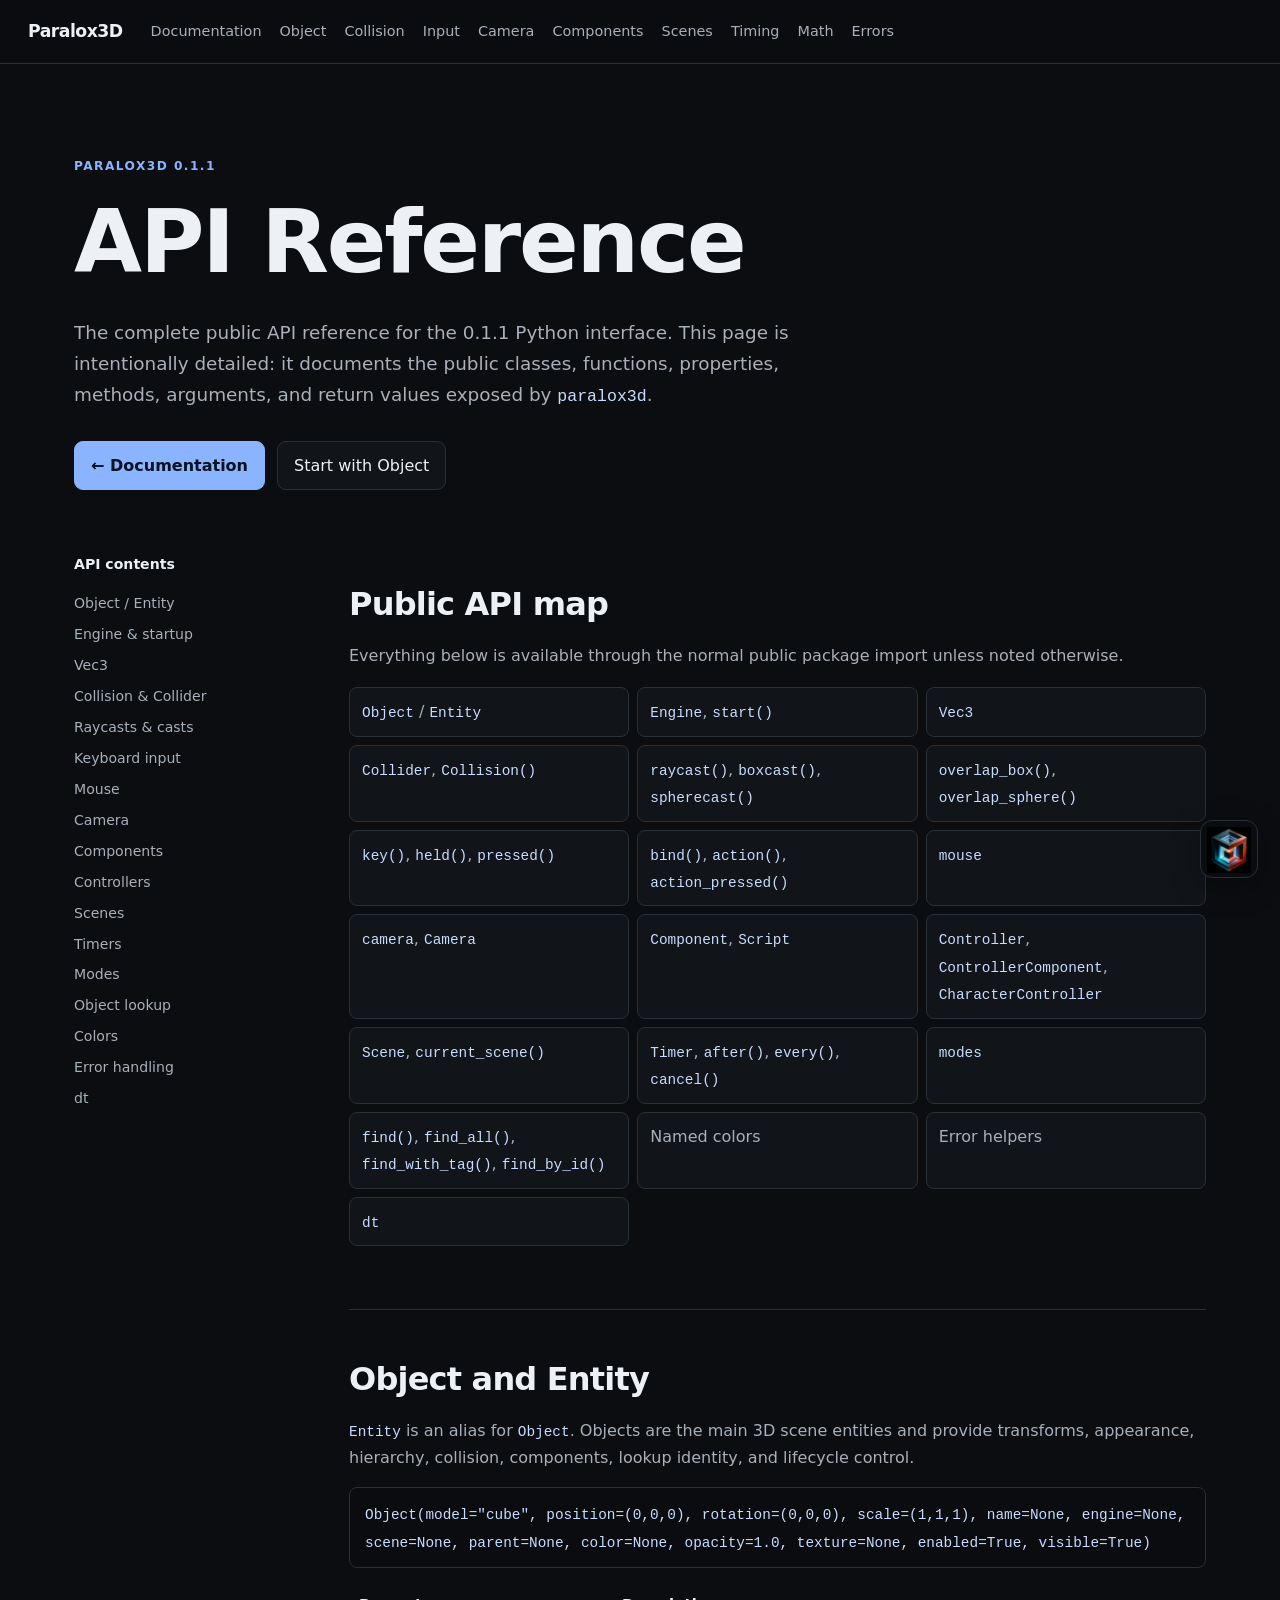
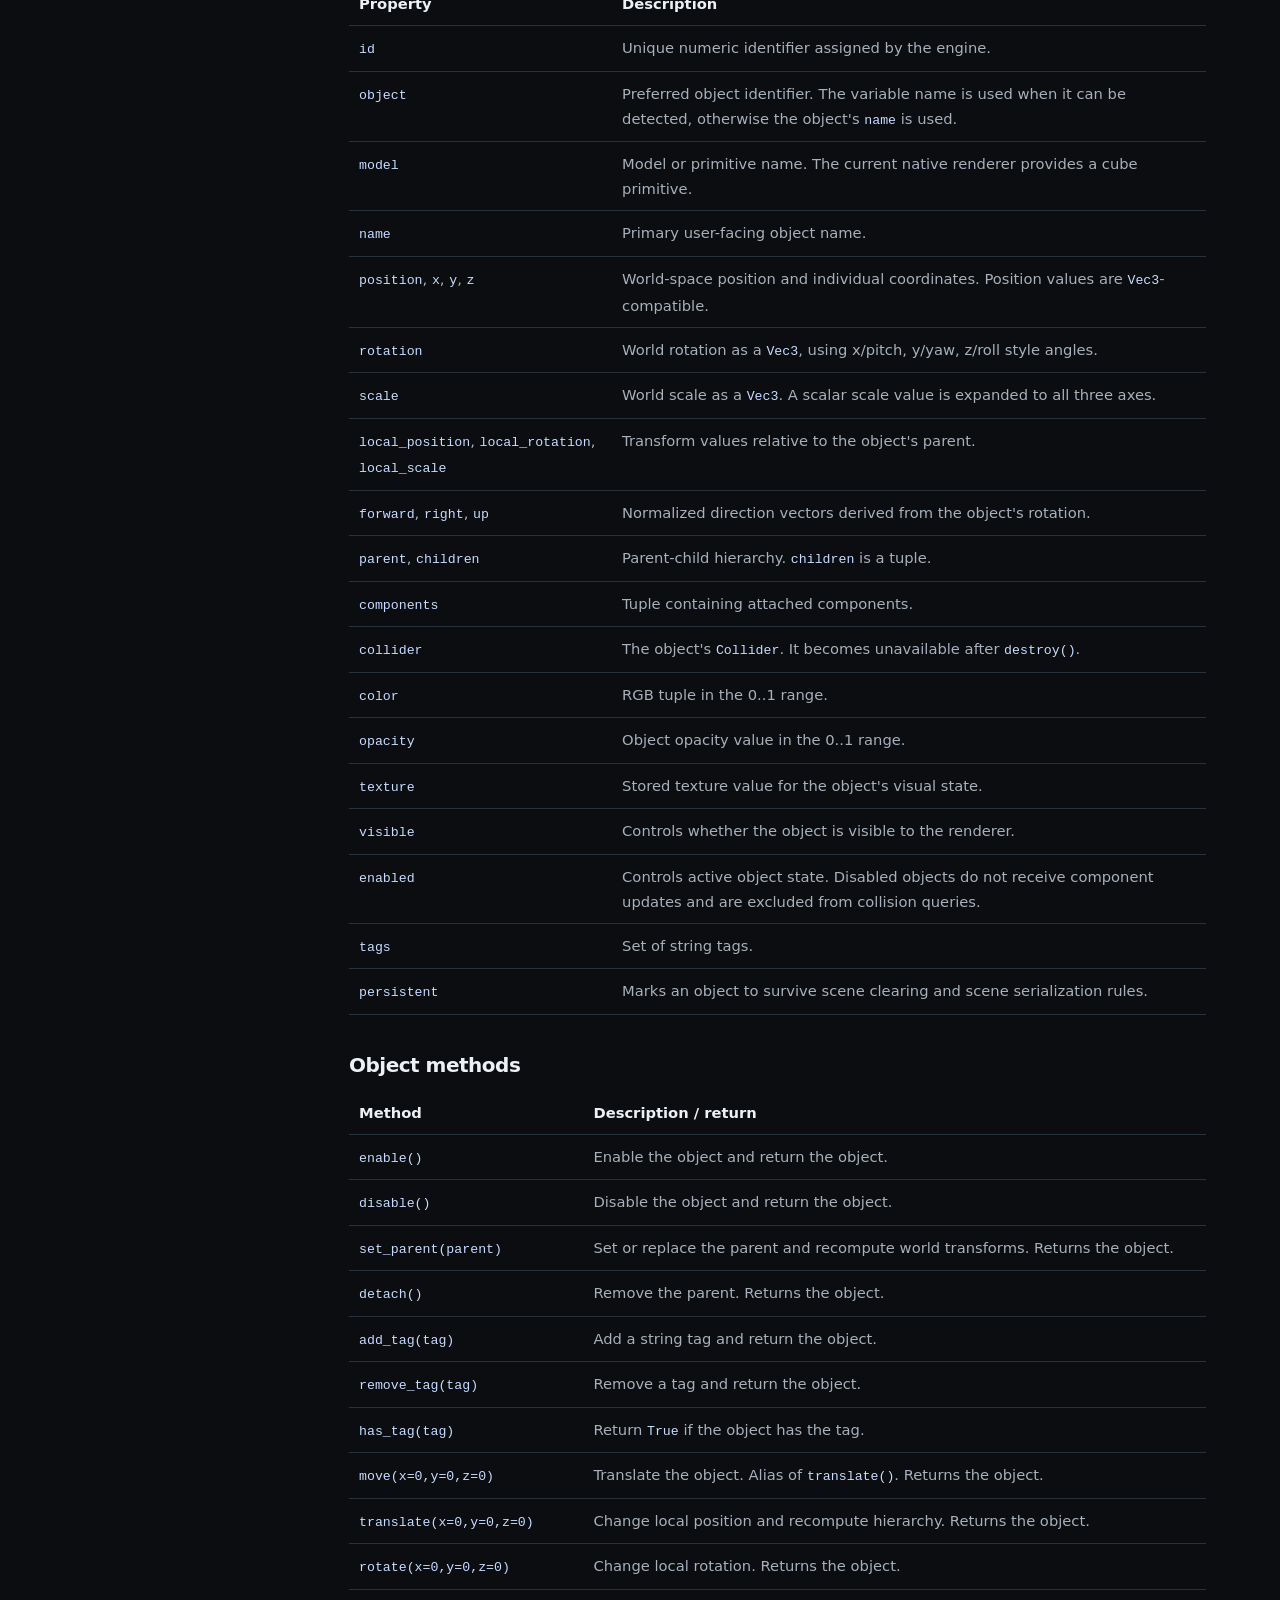
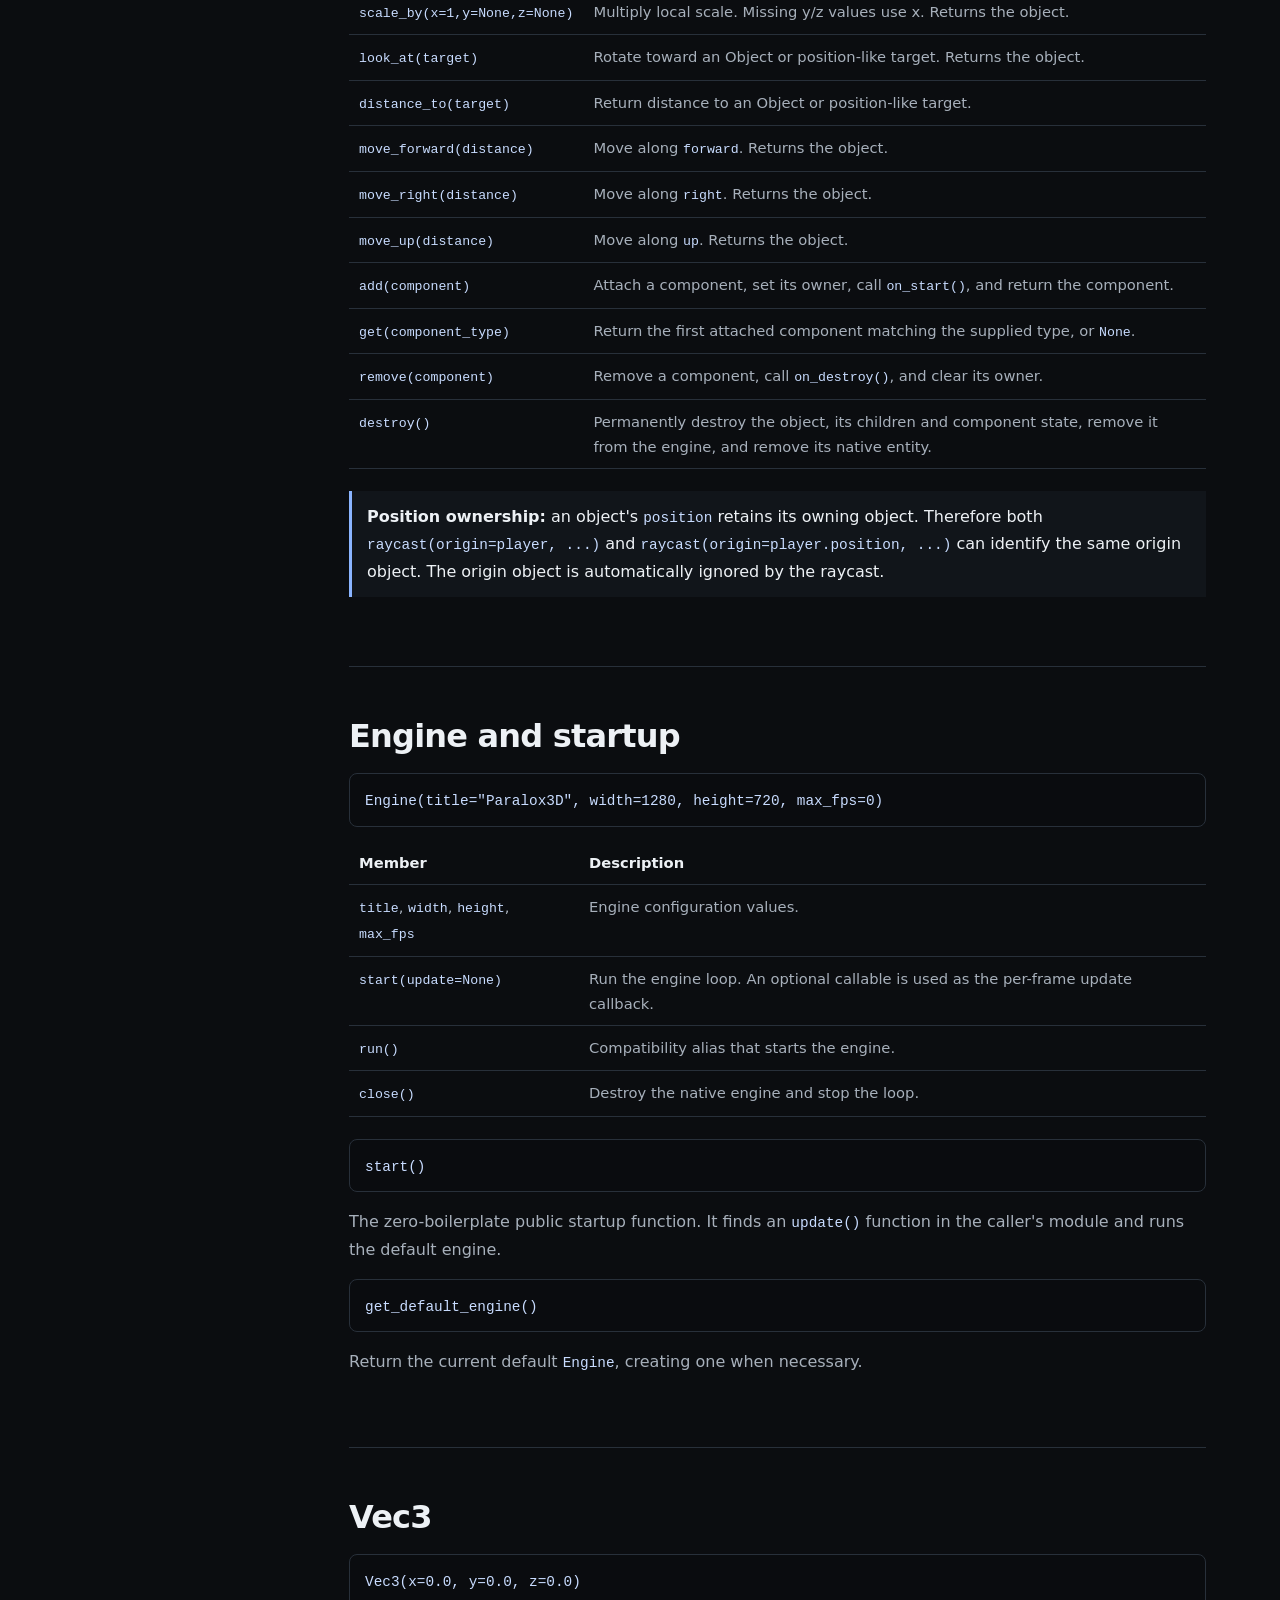
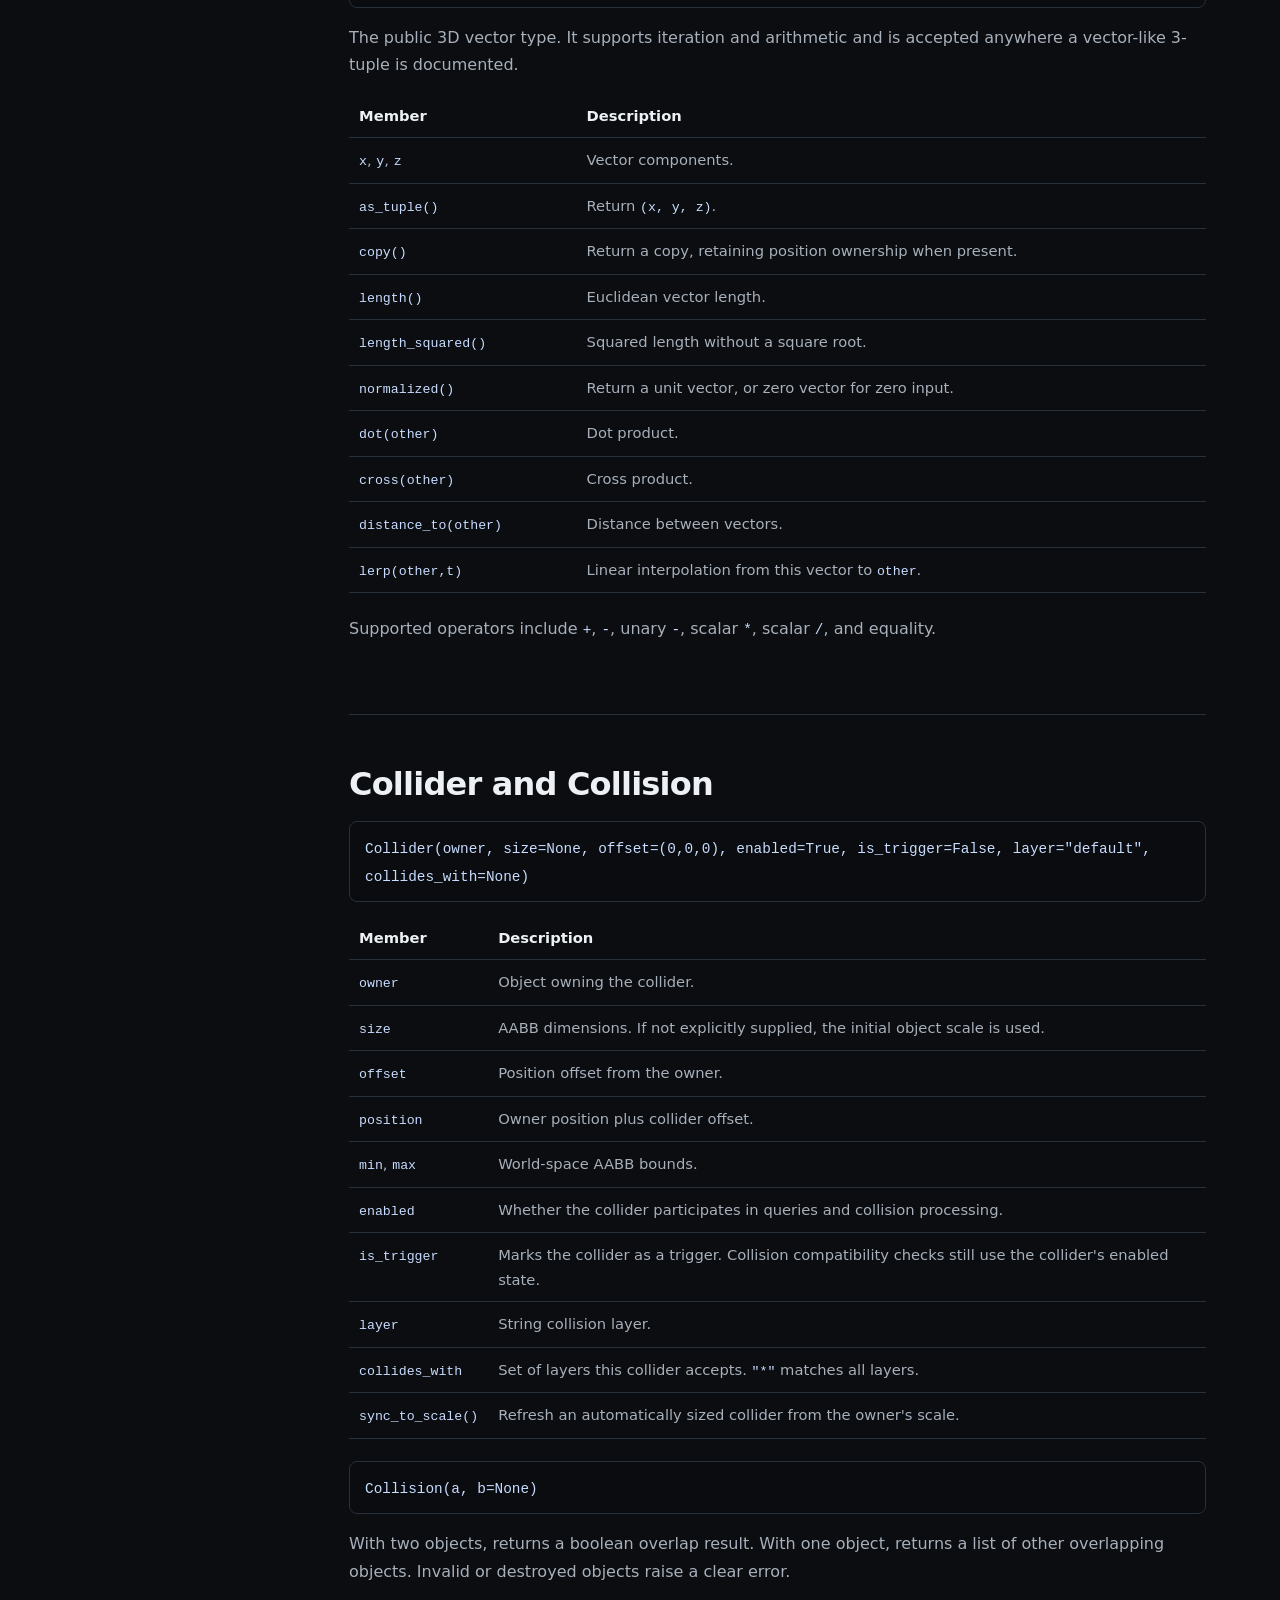
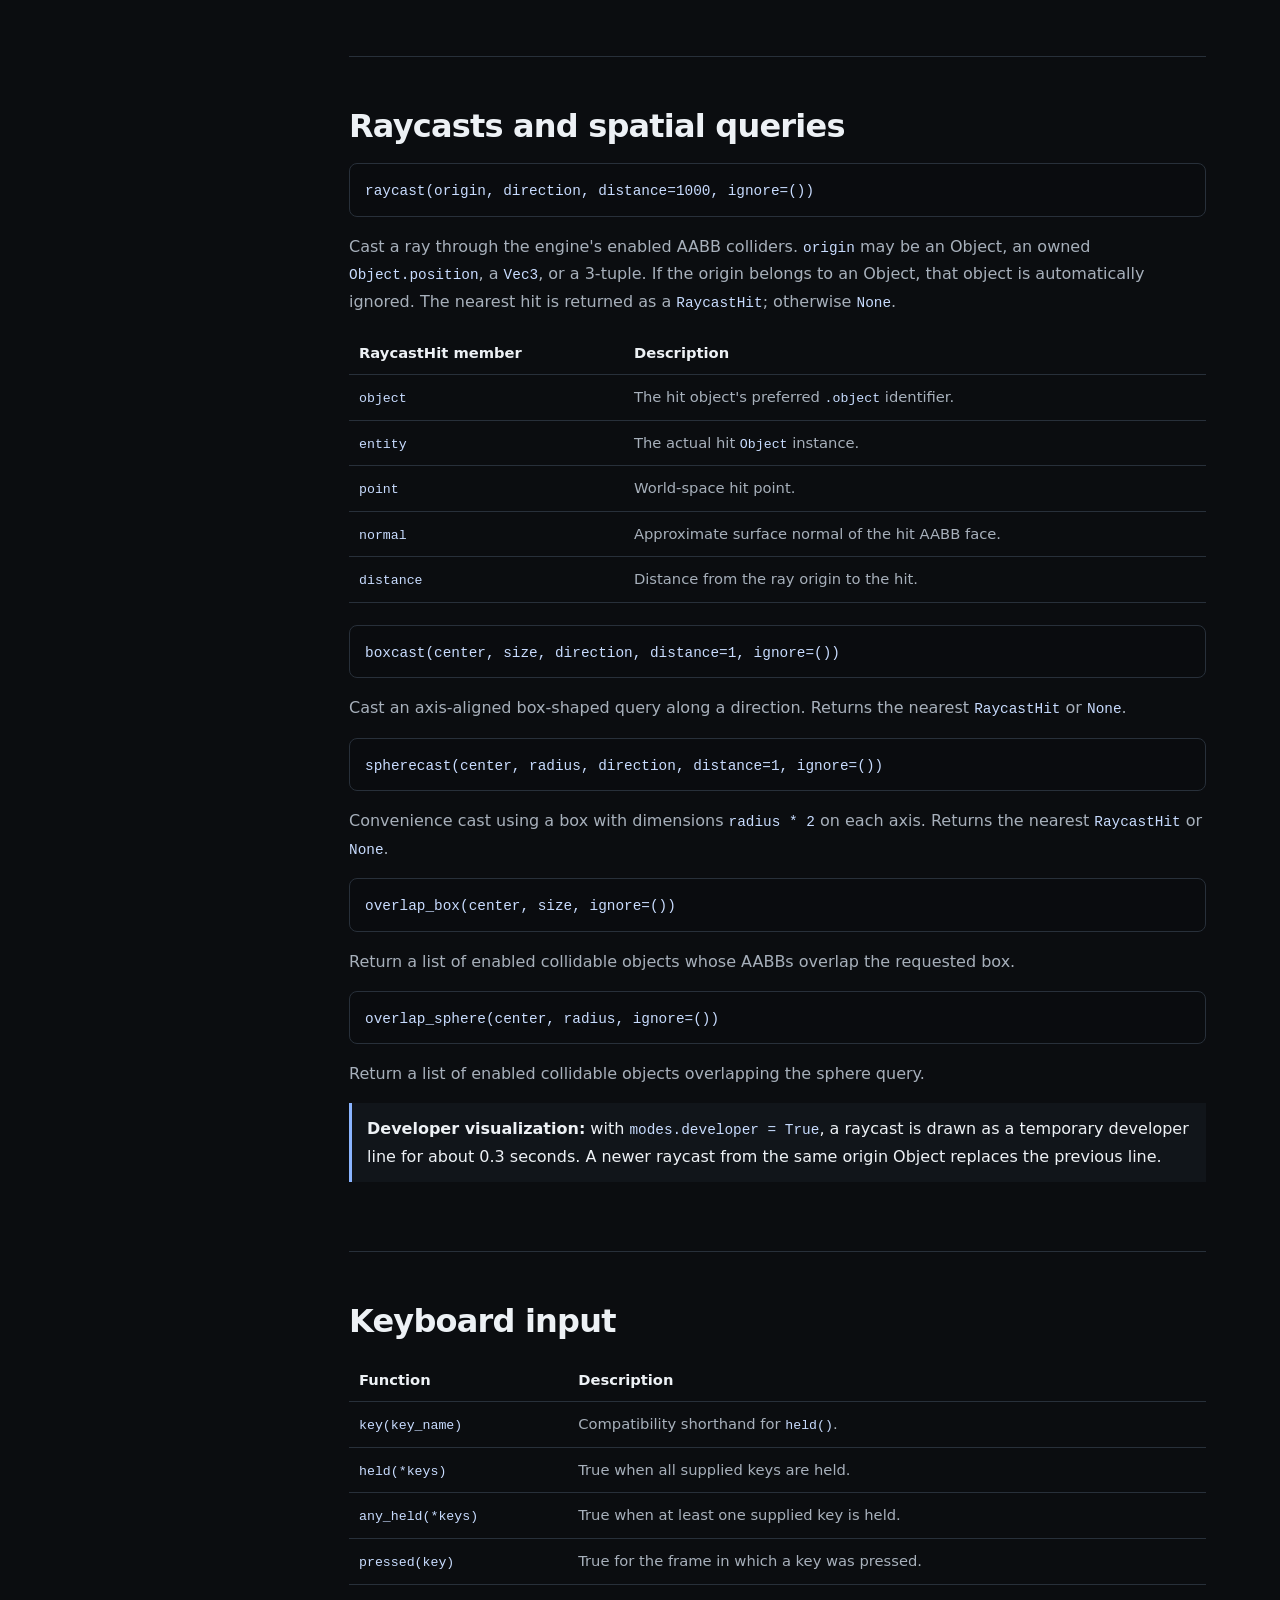
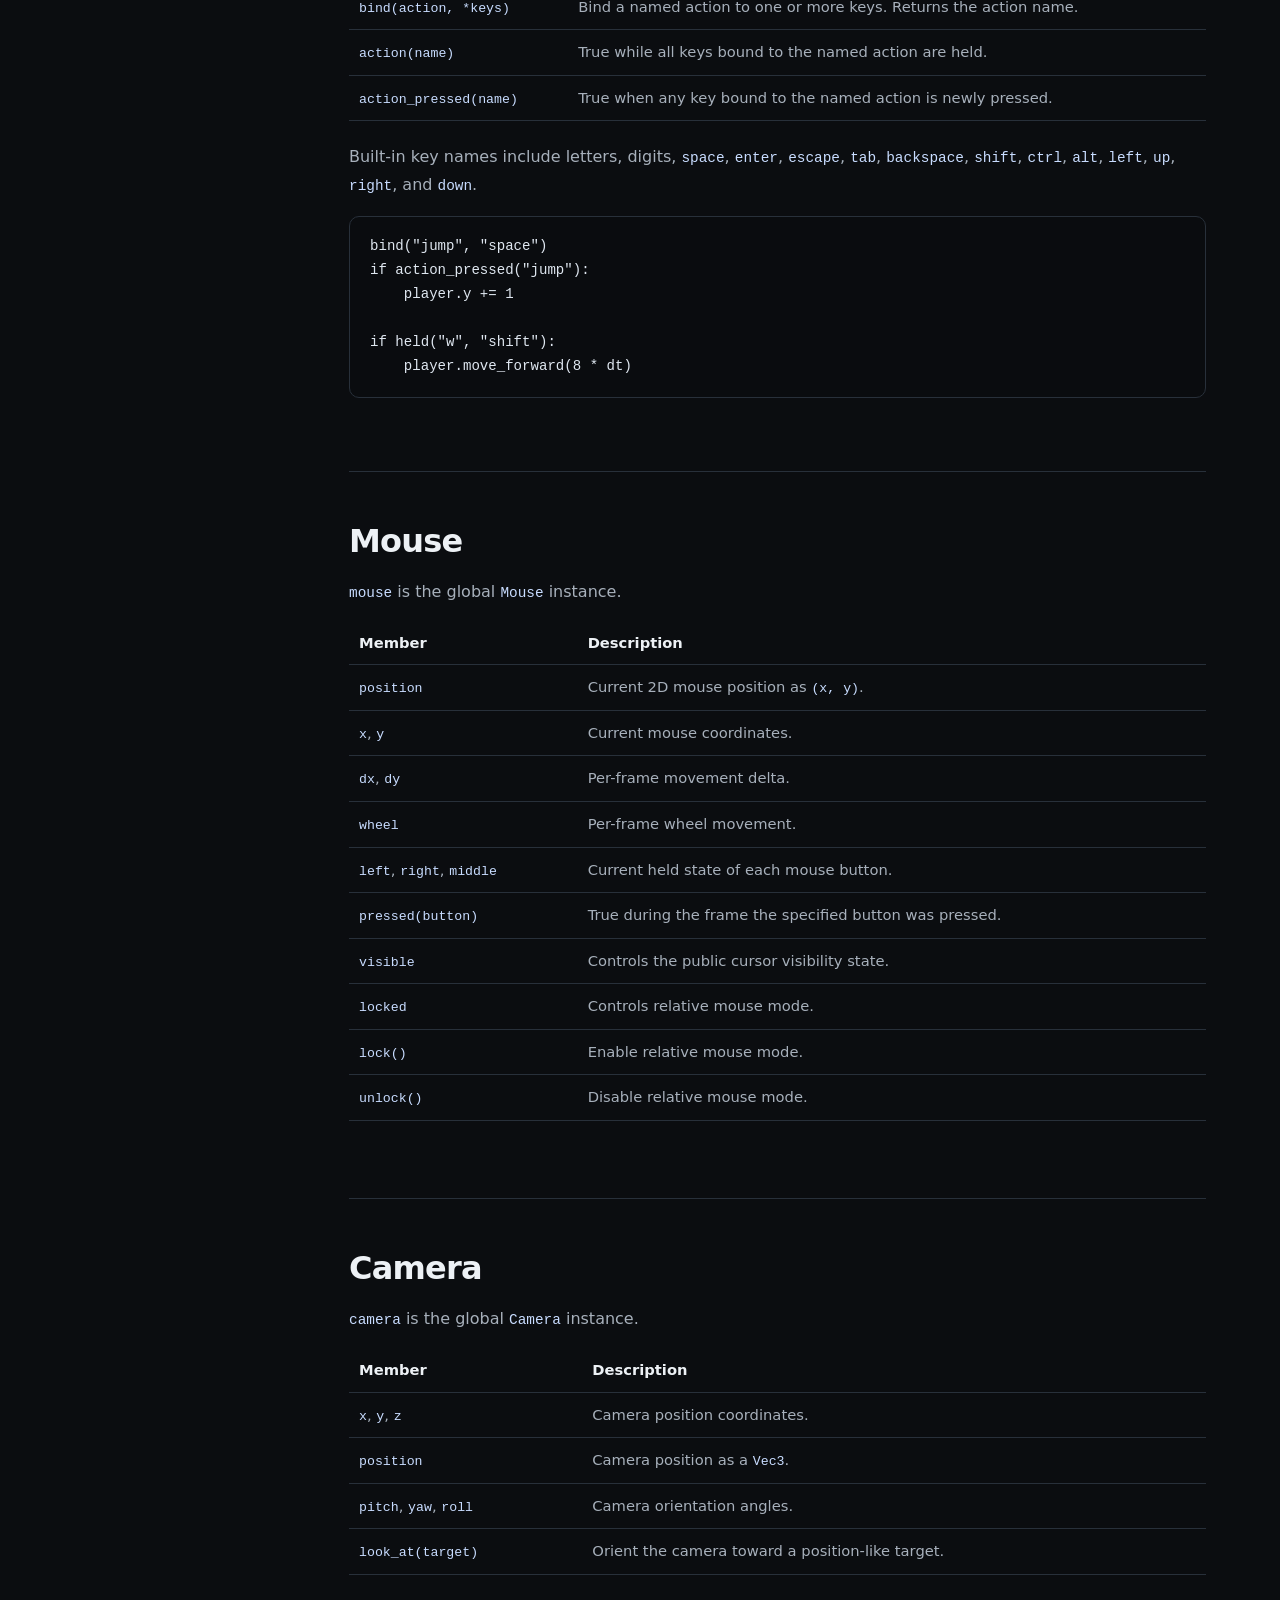
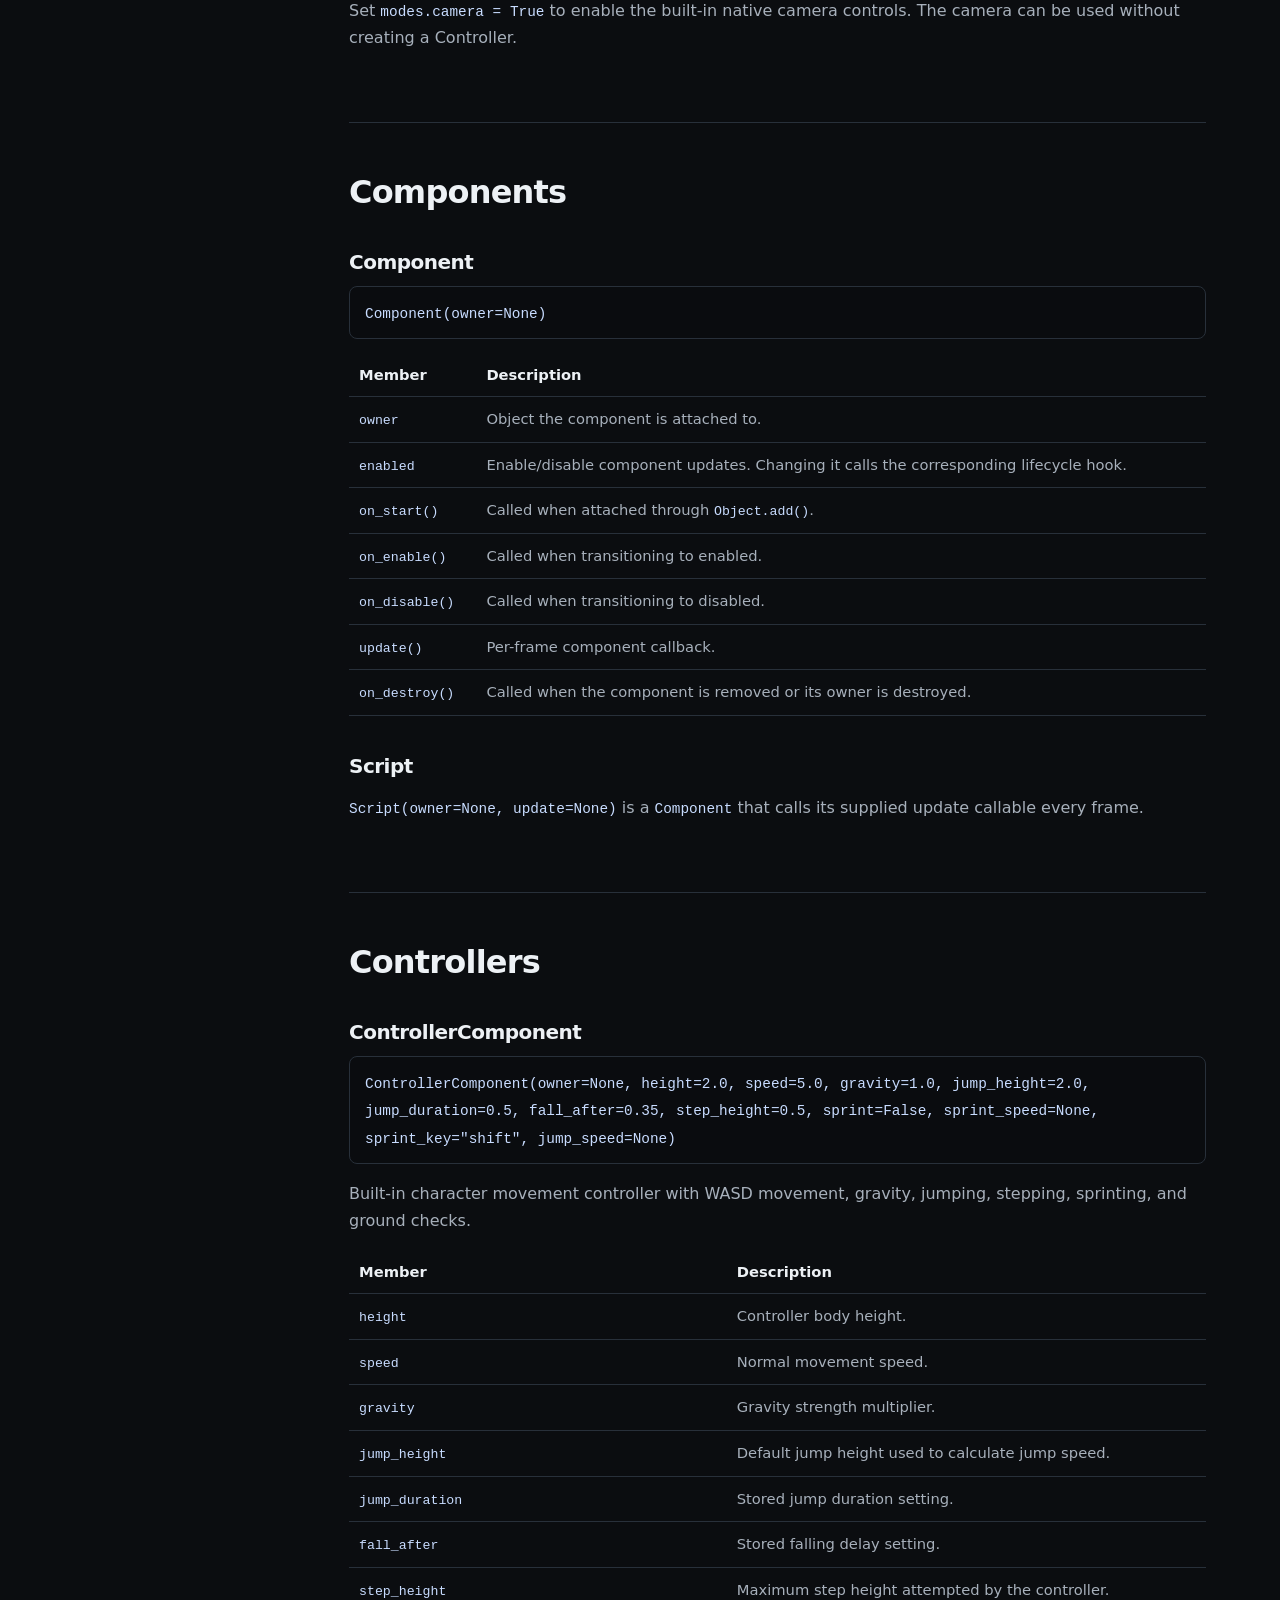
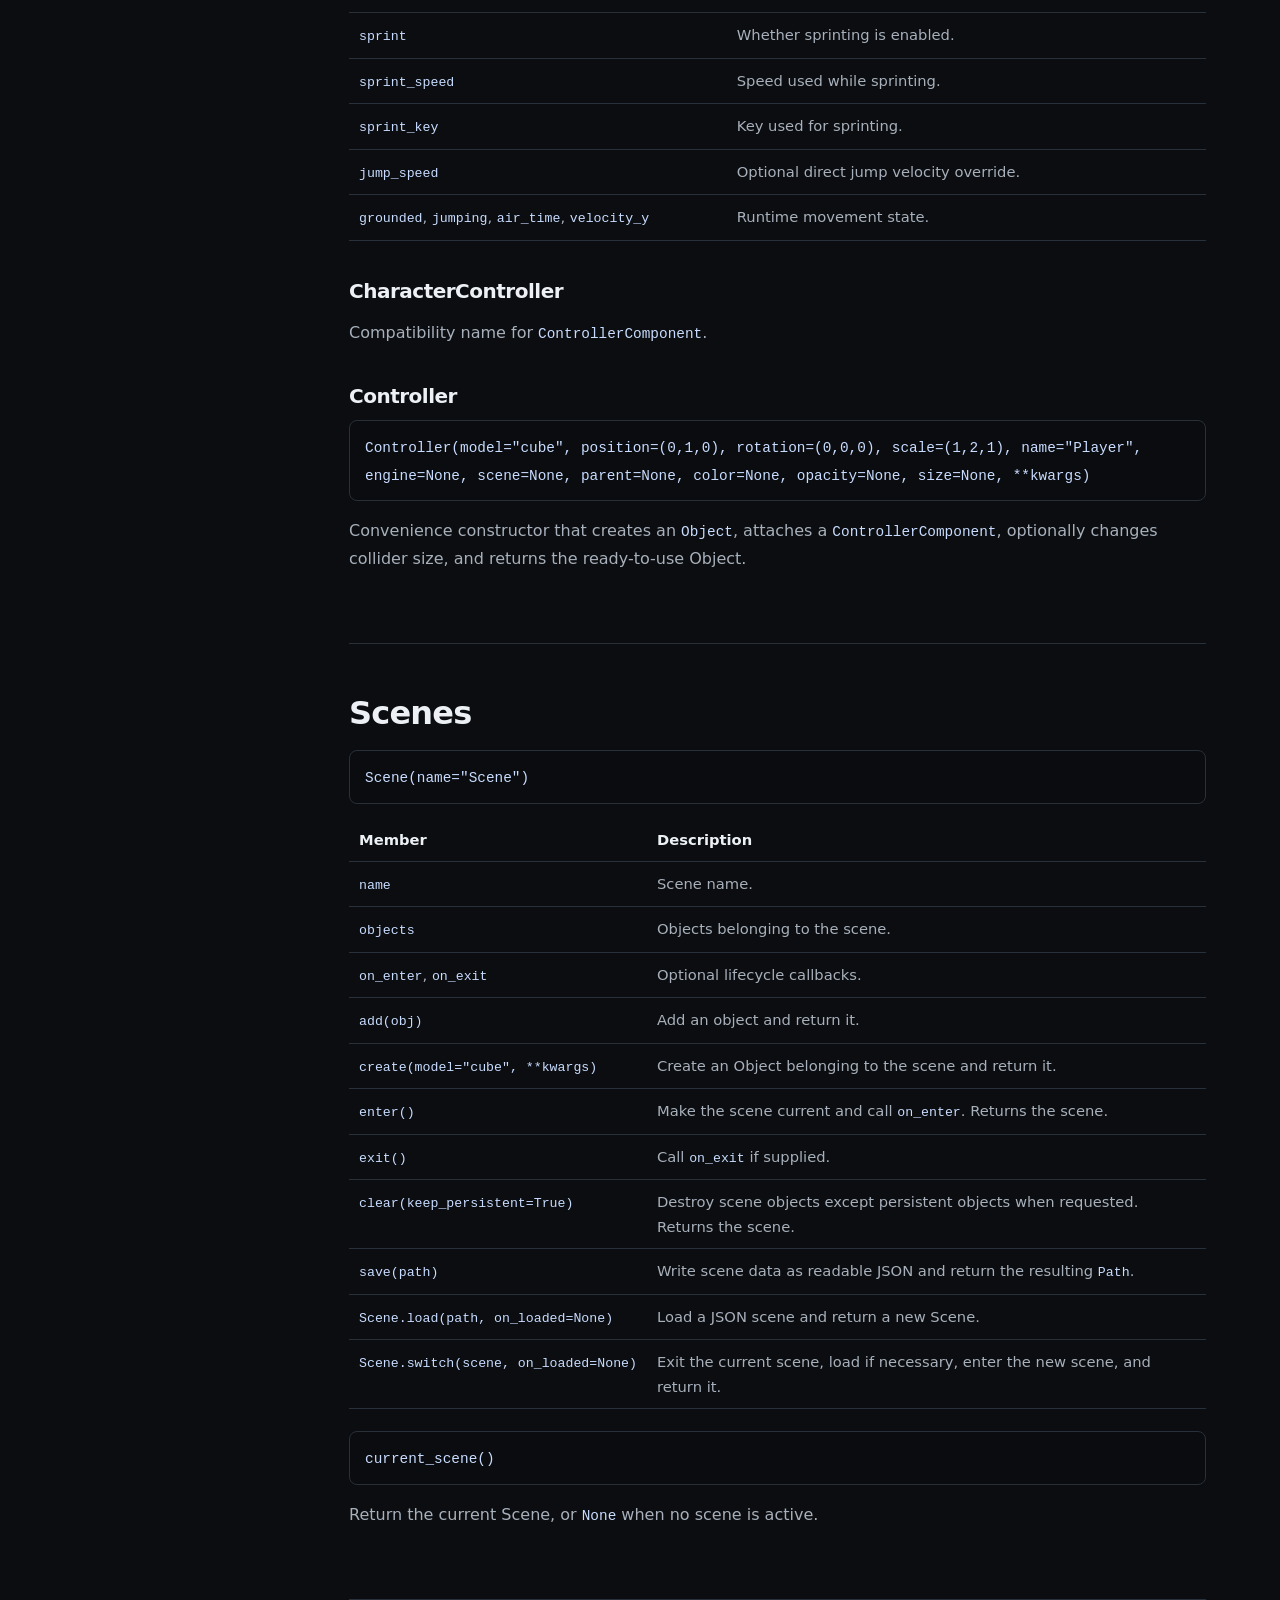
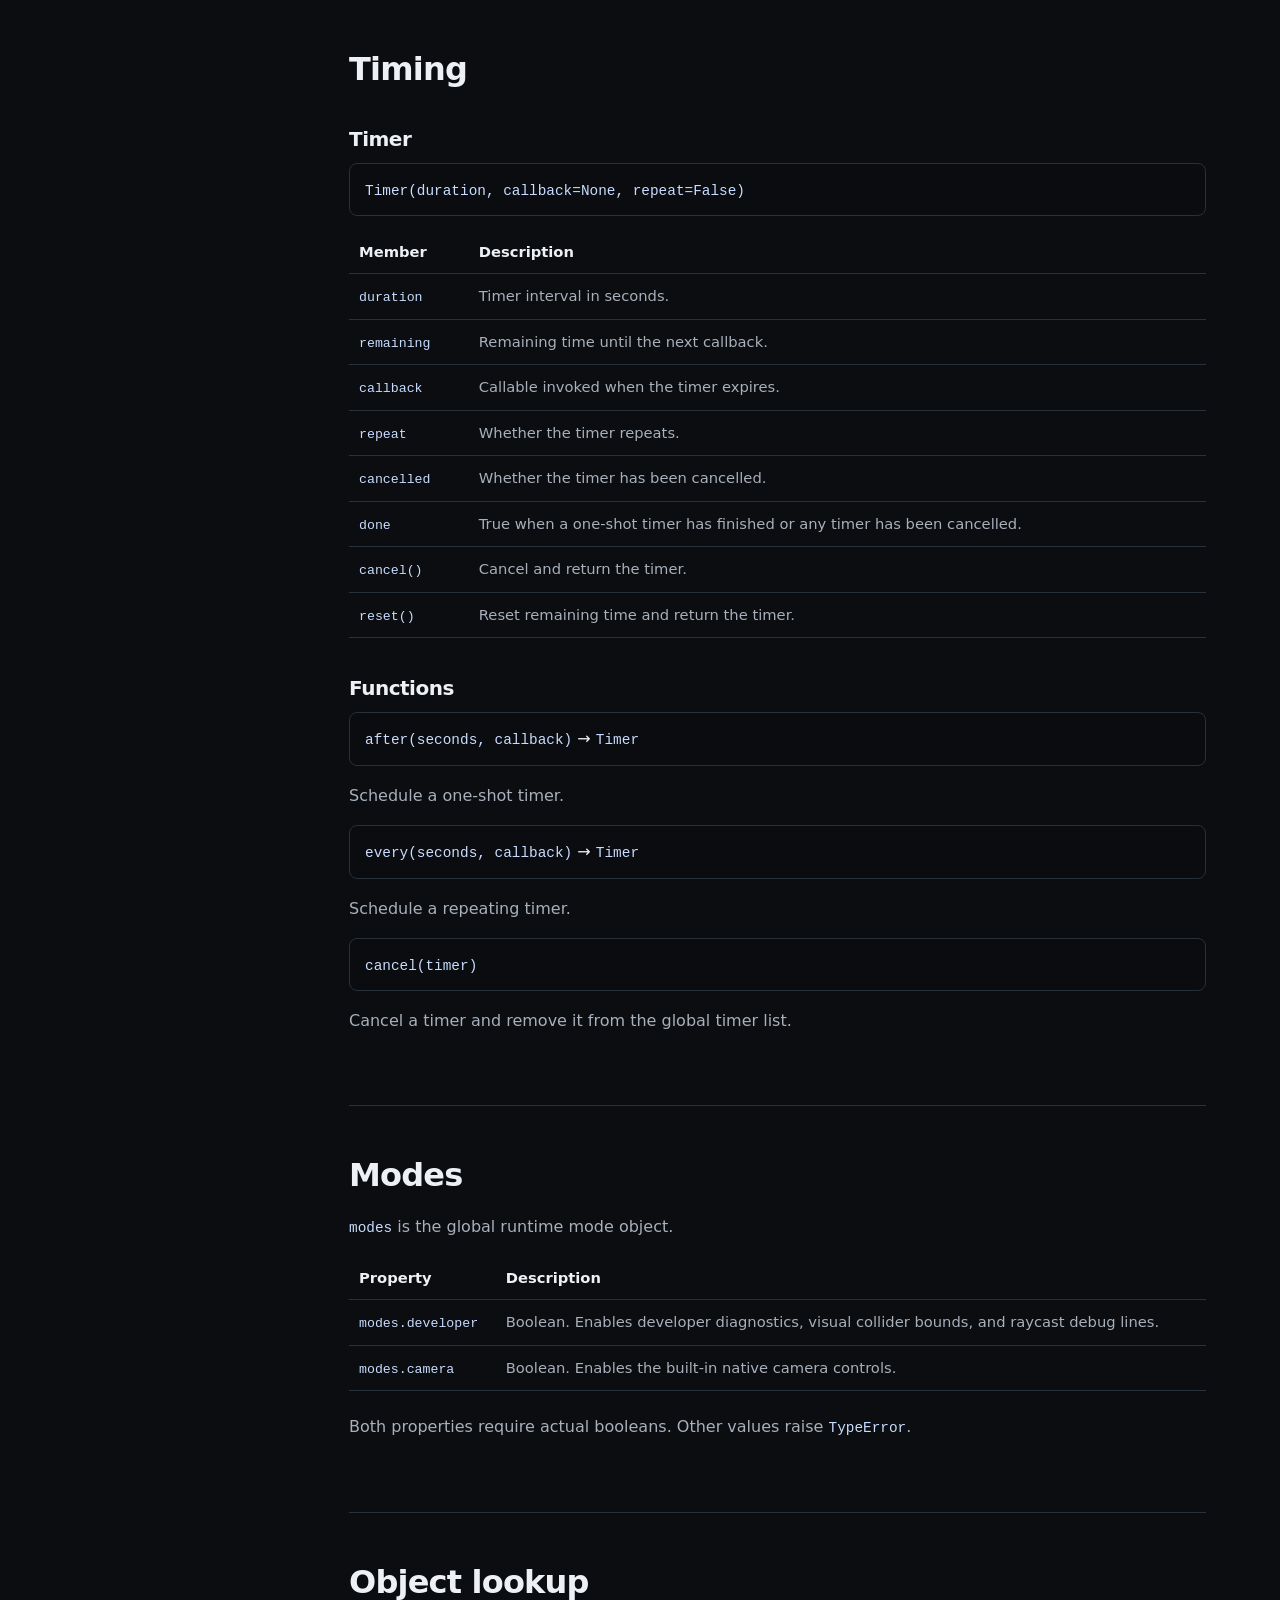
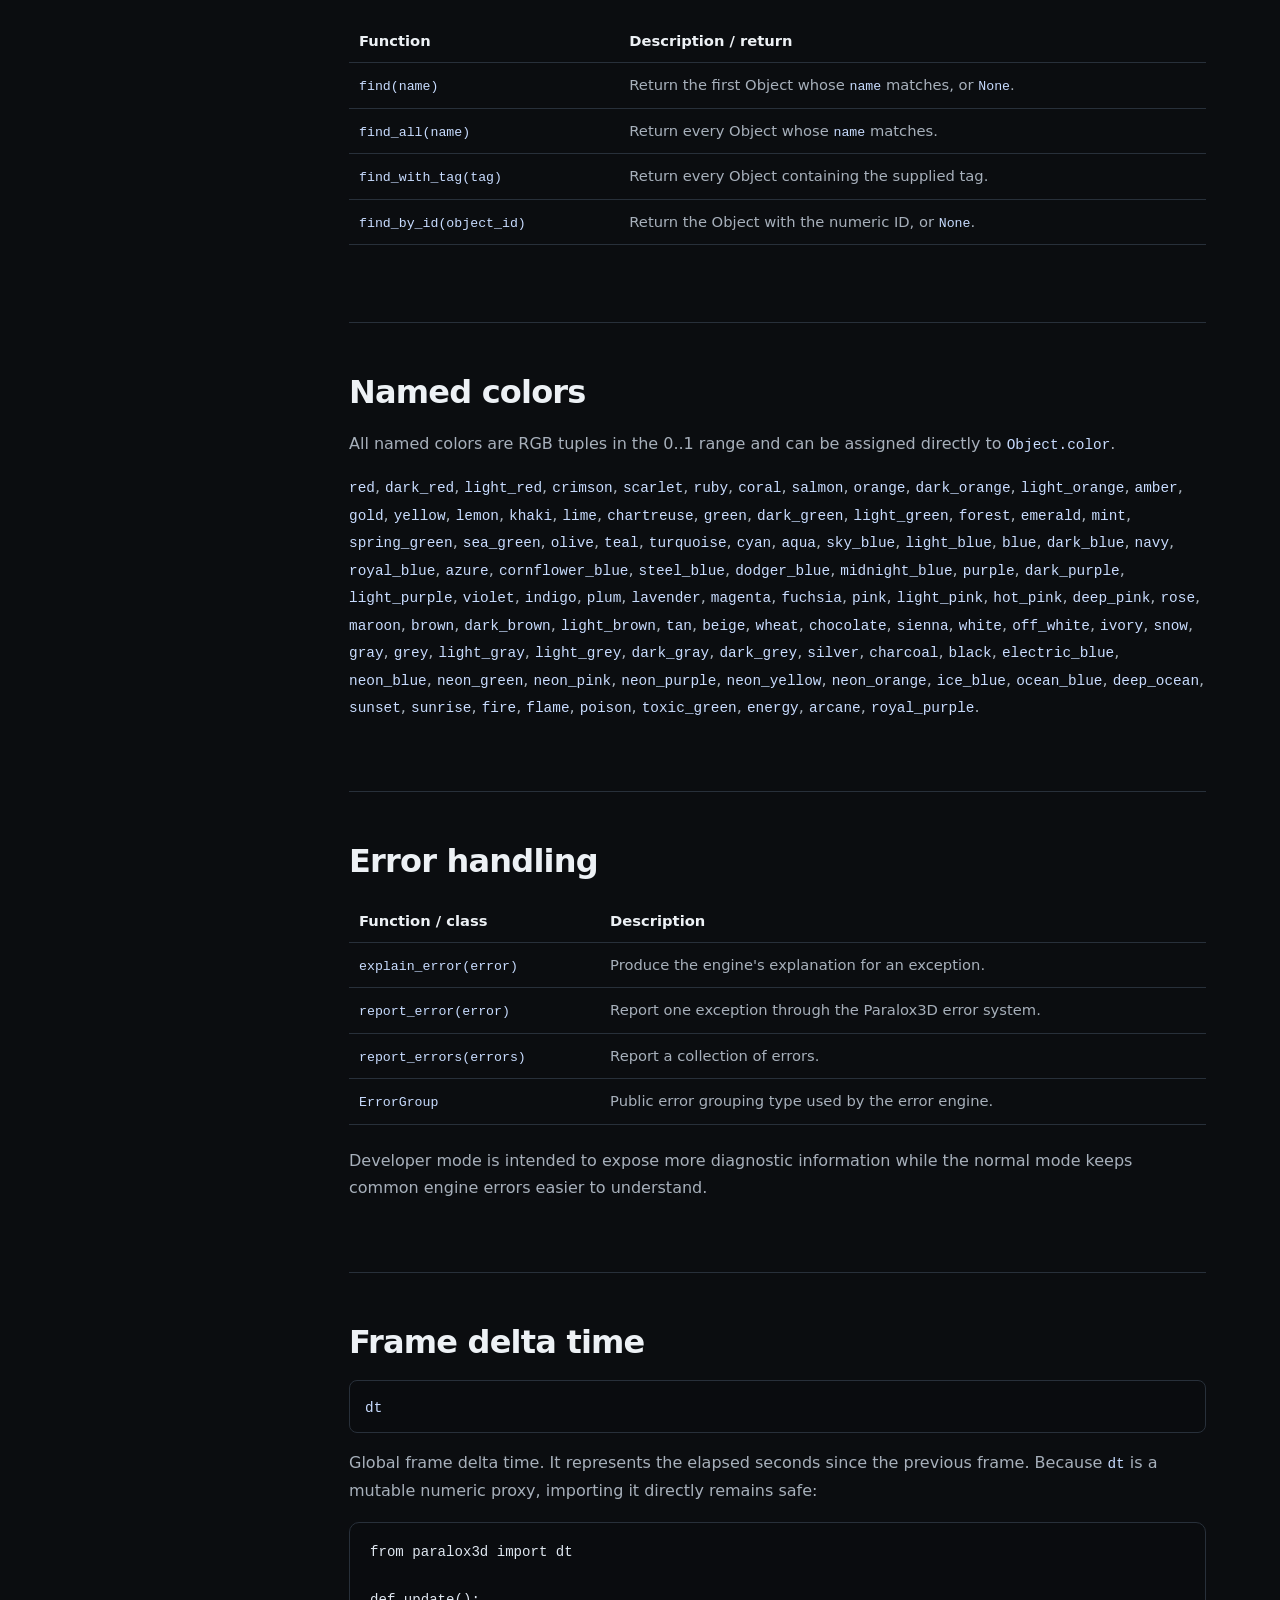
==== docs/api.html @ 76f4d7c4 "Expand documentation with full API reference" ====
<!doctype html>
<html lang="en">
<head>
<meta charset="utf-8">
<meta name="viewport" content="width=device-width, initial-scale=1">
<meta name="description" content="Complete Paralox3D 0.1.1 API reference">
<title>Paralox3D 0.1.1 API Reference</title>
<link rel="icon" type="image/png" href="assets/logo_main.png">
<link rel="stylesheet" href="style.css">
</head>
<body class="api-page">
<header class="topbar">
<a class="brand" href="index.html">Paralox3D</a>
<button class="menu-button" aria-label="Toggle navigation" aria-expanded="false">Menu</button>
<nav id="nav">
<a href="index.html">Documentation</a><a href="#object">Object</a><a href="#collision">Collision</a><a href="#input">Input</a><a href="#camera">Camera</a><a href="#components">Components</a><a href="#scene">Scenes</a><a href="#timing">Timing</a><a href="#math">Math</a><a href="#errors">Errors</a>
</nav>
</header>
<main id="top">
<section class="hero">
<p class="eyebrow">Paralox3D 0.1.1</p>
<h1>API Reference</h1>
<p class="lead">The complete public API reference for the 0.1.1 Python interface. This page is intentionally detailed: it documents the public classes, functions, properties, methods, arguments, and return values exposed by <code>paralox3d</code>.</p>
<div class="hero-actions"><a class="button primary" href="index.html">← Documentation</a><a class="button" href="#object">Start with Object</a></div>
</section>
<div class="layout">
<aside class="sidebar"><strong>API contents</strong>
<a href="#object">Object / Entity</a><a href="#engine">Engine & startup</a><a href="#math">Vec3</a><a href="#collision">Collision & Collider</a><a href="#casts">Raycasts & casts</a><a href="#input">Keyboard input</a><a href="#mouse">Mouse</a><a href="#camera">Camera</a><a href="#components">Components</a><a href="#controllers">Controllers</a><a href="#scene">Scenes</a><a href="#timing">Timers</a><a href="#modes">Modes</a><a href="#lookup">Object lookup</a><a href="#colors">Colors</a><a href="#errors">Error handling</a><a href="#clock">dt</a></aside>
<article class="content">

<section id="contents">
<h2>Public API map</h2>
<p>Everything below is available through the normal public package import unless noted otherwise.</p>
<div class="api-index">
<a href="#object"><code>Object</code> / <code>Entity</code></a><a href="#engine"><code>Engine</code>, <code>start()</code></a><a href="#math"><code>Vec3</code></a>
<a href="#collision"><code>Collider</code>, <code>Collision()</code></a><a href="#casts"><code>raycast()</code>, <code>boxcast()</code>, <code>spherecast()</code></a><a href="#casts"><code>overlap_box()</code>, <code>overlap_sphere()</code></a>
<a href="#input"><code>key()</code>, <code>held()</code>, <code>pressed()</code></a><a href="#input"><code>bind()</code>, <code>action()</code>, <code>action_pressed()</code></a><a href="#mouse"><code>mouse</code></a>
<a href="#camera"><code>camera</code>, <code>Camera</code></a><a href="#components"><code>Component</code>, <code>Script</code></a><a href="#controllers"><code>Controller</code>, <code>ControllerComponent</code>, <code>CharacterController</code></a>
<a href="#scene"><code>Scene</code>, <code>current_scene()</code></a><a href="#timing"><code>Timer</code>, <code>after()</code>, <code>every()</code>, <code>cancel()</code></a><a href="#modes"><code>modes</code></a>
<a href="#lookup"><code>find()</code>, <code>find_all()</code>, <code>find_with_tag()</code>, <code>find_by_id()</code></a><a href="#colors">Named colors</a><a href="#errors">Error helpers</a><a href="#clock"><code>dt</code></a>
</div>
</section>

<section id="object">
<h2>Object and Entity</h2>
<p><code>Entity</code> is an alias for <code>Object</code>. Objects are the main 3D scene entities and provide transforms, appearance, hierarchy, collision, components, lookup identity, and lifecycle control.</p>
<div class="api-signature"><code>Object(model="cube", position=(0,0,0), rotation=(0,0,0), scale=(1,1,1), name=None, engine=None, scene=None, parent=None, color=None, opacity=1.0, texture=None, enabled=True, visible=True)</code></div>
<table class="api-table"><tr><th>Property</th><th>Description</th></tr>
<tr><td><code>id</code></td><td>Unique numeric identifier assigned by the engine.</td></tr>
<tr><td><code>object</code></td><td>Preferred object identifier. The variable name is used when it can be detected, otherwise the object's <code>name</code> is used.</td></tr>
<tr><td><code>model</code></td><td>Model or primitive name. The current native renderer provides a cube primitive.</td></tr>
<tr><td><code>name</code></td><td>Primary user-facing object name.</td></tr>
<tr><td><code>position</code>, <code>x</code>, <code>y</code>, <code>z</code></td><td>World-space position and individual coordinates. Position values are <code>Vec3</code>-compatible.</td></tr>
<tr><td><code>rotation</code></td><td>World rotation as a <code>Vec3</code>, using x/pitch, y/yaw, z/roll style angles.</td></tr>
<tr><td><code>scale</code></td><td>World scale as a <code>Vec3</code>. A scalar scale value is expanded to all three axes.</td></tr>
<tr><td><code>local_position</code>, <code>local_rotation</code>, <code>local_scale</code></td><td>Transform values relative to the object's parent.</td></tr>
<tr><td><code>forward</code>, <code>right</code>, <code>up</code></td><td>Normalized direction vectors derived from the object's rotation.</td></tr>
<tr><td><code>parent</code>, <code>children</code></td><td>Parent-child hierarchy. <code>children</code> is a tuple.</td></tr>
<tr><td><code>components</code></td><td>Tuple containing attached components.</td></tr>
<tr><td><code>collider</code></td><td>The object's <code>Collider</code>. It becomes unavailable after <code>destroy()</code>.</td></tr>
<tr><td><code>color</code></td><td>RGB tuple in the 0..1 range.</td></tr>
<tr><td><code>opacity</code></td><td>Object opacity value in the 0..1 range.</td></tr>
<tr><td><code>texture</code></td><td>Stored texture value for the object's visual state.</td></tr>
<tr><td><code>visible</code></td><td>Controls whether the object is visible to the renderer.</td></tr>
<tr><td><code>enabled</code></td><td>Controls active object state. Disabled objects do not receive component updates and are excluded from collision queries.</td></tr>
<tr><td><code>tags</code></td><td>Set of string tags.</td></tr>
<tr><td><code>persistent</code></td><td>Marks an object to survive scene clearing and scene serialization rules.</td></tr>
</table>
<h3>Object methods</h3>
<table class="api-table"><tr><th>Method</th><th>Description / return</th></tr>
<tr><td><code>enable()</code></td><td>Enable the object and return the object.</td></tr>
<tr><td><code>disable()</code></td><td>Disable the object and return the object.</td></tr>
<tr><td><code>set_parent(parent)</code></td><td>Set or replace the parent and recompute world transforms. Returns the object.</td></tr>
<tr><td><code>detach()</code></td><td>Remove the parent. Returns the object.</td></tr>
<tr><td><code>add_tag(tag)</code></td><td>Add a string tag and return the object.</td></tr>
<tr><td><code>remove_tag(tag)</code></td><td>Remove a tag and return the object.</td></tr>
<tr><td><code>has_tag(tag)</code></td><td>Return <code>True</code> if the object has the tag.</td></tr>
<tr><td><code>move(x=0,y=0,z=0)</code></td><td>Translate the object. Alias of <code>translate()</code>. Returns the object.</td></tr>
<tr><td><code>translate(x=0,y=0,z=0)</code></td><td>Change local position and recompute hierarchy. Returns the object.</td></tr>
<tr><td><code>rotate(x=0,y=0,z=0)</code></td><td>Change local rotation. Returns the object.</td></tr>
<tr><td><code>scale_by(x=1,y=None,z=None)</code></td><td>Multiply local scale. Missing y/z values use x. Returns the object.</td></tr>
<tr><td><code>look_at(target)</code></td><td>Rotate toward an Object or position-like target. Returns the object.</td></tr>
<tr><td><code>distance_to(target)</code></td><td>Return distance to an Object or position-like target.</td></tr>
<tr><td><code>move_forward(distance)</code></td><td>Move along <code>forward</code>. Returns the object.</td></tr>
<tr><td><code>move_right(distance)</code></td><td>Move along <code>right</code>. Returns the object.</td></tr>
<tr><td><code>move_up(distance)</code></td><td>Move along <code>up</code>. Returns the object.</td></tr>
<tr><td><code>add(component)</code></td><td>Attach a component, set its owner, call <code>on_start()</code>, and return the component.</td></tr>
<tr><td><code>get(component_type)</code></td><td>Return the first attached component matching the supplied type, or <code>None</code>.</td></tr>
<tr><td><code>remove(component)</code></td><td>Remove a component, call <code>on_destroy()</code>, and clear its owner.</td></tr>
<tr><td><code>destroy()</code></td><td>Permanently destroy the object, its children and component state, remove it from the engine, and remove its native entity.</td></tr>
</table>
<div class="api-note"><strong>Position ownership:</strong> an object's <code>position</code> retains its owning object. Therefore both <code>raycast(origin=player, ...)</code> and <code>raycast(origin=player.position, ...)</code> can identify the same origin object. The origin object is automatically ignored by the raycast.</div>
</section>

<section id="engine">
<h2>Engine and startup</h2>
<div class="api-signature"><code>Engine(title="Paralox3D", width=1280, height=720, max_fps=0)</code></div>
<table class="api-table"><tr><th>Member</th><th>Description</th></tr>
<tr><td><code>title</code>, <code>width</code>, <code>height</code>, <code>max_fps</code></td><td>Engine configuration values.</td></tr>
<tr><td><code>start(update=None)</code></td><td>Run the engine loop. An optional callable is used as the per-frame update callback.</td></tr>
<tr><td><code>run()</code></td><td>Compatibility alias that starts the engine.</td></tr>
<tr><td><code>close()</code></td><td>Destroy the native engine and stop the loop.</td></tr>
</table>
<div class="api-signature"><code>start()</code></div>
<p>The zero-boilerplate public startup function. It finds an <code>update()</code> function in the caller's module and runs the default engine.</p>
<div class="api-signature"><code>get_default_engine()</code></div>
<p>Return the current default <code>Engine</code>, creating one when necessary.</p>
</section>

<section id="math">
<h2>Vec3</h2>
<div class="api-signature"><code>Vec3(x=0.0, y=0.0, z=0.0)</code></div>
<p>The public 3D vector type. It supports iteration and arithmetic and is accepted anywhere a vector-like 3-tuple is documented.</p>
<table class="api-table"><tr><th>Member</th><th>Description</th></tr>
<tr><td><code>x</code>, <code>y</code>, <code>z</code></td><td>Vector components.</td></tr>
<tr><td><code>as_tuple()</code></td><td>Return <code>(x, y, z)</code>.</td></tr>
<tr><td><code>copy()</code></td><td>Return a copy, retaining position ownership when present.</td></tr>
<tr><td><code>length()</code></td><td>Euclidean vector length.</td></tr>
<tr><td><code>length_squared()</code></td><td>Squared length without a square root.</td></tr>
<tr><td><code>normalized()</code></td><td>Return a unit vector, or zero vector for zero input.</td></tr>
<tr><td><code>dot(other)</code></td><td>Dot product.</td></tr>
<tr><td><code>cross(other)</code></td><td>Cross product.</td></tr>
<tr><td><code>distance_to(other)</code></td><td>Distance between vectors.</td></tr>
<tr><td><code>lerp(other,t)</code></td><td>Linear interpolation from this vector to <code>other</code>.</td></tr>
</table>
<p>Supported operators include <code>+</code>, <code>-</code>, unary <code>-</code>, scalar <code>*</code>, scalar <code>/</code>, and equality.</p>
</section>

<section id="collision">
<h2>Collider and Collision</h2>
<div class="api-signature"><code>Collider(owner, size=None, offset=(0,0,0), enabled=True, is_trigger=False, layer="default", collides_with=None)</code></div>
<table class="api-table"><tr><th>Member</th><th>Description</th></tr>
<tr><td><code>owner</code></td><td>Object owning the collider.</td></tr>
<tr><td><code>size</code></td><td>AABB dimensions. If not explicitly supplied, the initial object scale is used.</td></tr>
<tr><td><code>offset</code></td><td>Position offset from the owner.</td></tr>
<tr><td><code>position</code></td><td>Owner position plus collider offset.</td></tr>
<tr><td><code>min</code>, <code>max</code></td><td>World-space AABB bounds.</td></tr>
<tr><td><code>enabled</code></td><td>Whether the collider participates in queries and collision processing.</td></tr>
<tr><td><code>is_trigger</code></td><td>Marks the collider as a trigger. Collision compatibility checks still use the collider's enabled state.</td></tr>
<tr><td><code>layer</code></td><td>String collision layer.</td></tr>
<tr><td><code>collides_with</code></td><td>Set of layers this collider accepts. <code>"*"</code> matches all layers.</td></tr>
<tr><td><code>sync_to_scale()</code></td><td>Refresh an automatically sized collider from the owner's scale.</td></tr>
</table>
<div class="api-signature"><code>Collision(a, b=None)</code></div>
<p>With two objects, returns a boolean overlap result. With one object, returns a list of other overlapping objects. Invalid or destroyed objects raise a clear error.</p>
</section>

<section id="casts">
<h2>Raycasts and spatial queries</h2>
<div class="api-signature"><code>raycast(origin, direction, distance=1000, ignore=())</code></div>
<p>Cast a ray through the engine's enabled AABB colliders. <code>origin</code> may be an Object, an owned <code>Object.position</code>, a <code>Vec3</code>, or a 3-tuple. If the origin belongs to an Object, that object is automatically ignored. The nearest hit is returned as a <code>RaycastHit</code>; otherwise <code>None</code>.</p>
<table class="api-table"><tr><th>RaycastHit member</th><th>Description</th></tr>
<tr><td><code>object</code></td><td>The hit object's preferred <code>.object</code> identifier.</td></tr>
<tr><td><code>entity</code></td><td>The actual hit <code>Object</code> instance.</td></tr>
<tr><td><code>point</code></td><td>World-space hit point.</td></tr>
<tr><td><code>normal</code></td><td>Approximate surface normal of the hit AABB face.</td></tr>
<tr><td><code>distance</code></td><td>Distance from the ray origin to the hit.</td></tr>
</table>
<div class="api-signature"><code>boxcast(center, size, direction, distance=1, ignore=())</code></div>
<p>Cast an axis-aligned box-shaped query along a direction. Returns the nearest <code>RaycastHit</code> or <code>None</code>.</p>
<div class="api-signature"><code>spherecast(center, radius, direction, distance=1, ignore=())</code></div>
<p>Convenience cast using a box with dimensions <code>radius * 2</code> on each axis. Returns the nearest <code>RaycastHit</code> or <code>None</code>.</p>
<div class="api-signature"><code>overlap_box(center, size, ignore=())</code></div>
<p>Return a list of enabled collidable objects whose AABBs overlap the requested box.</p>
<div class="api-signature"><code>overlap_sphere(center, radius, ignore=())</code></div>
<p>Return a list of enabled collidable objects overlapping the sphere query.</p>
<div class="api-note"><strong>Developer visualization:</strong> with <code>modes.developer = True</code>, a raycast is drawn as a temporary developer line for about 0.3 seconds. A newer raycast from the same origin Object replaces the previous line.</div>
</section>

<section id="input">
<h2>Keyboard input</h2>
<table class="api-table"><tr><th>Function</th><th>Description</th></tr>
<tr><td><code>key(key_name)</code></td><td>Compatibility shorthand for <code>held()</code>.</td></tr>
<tr><td><code>held(*keys)</code></td><td>True when all supplied keys are held.</td></tr>
<tr><td><code>any_held(*keys)</code></td><td>True when at least one supplied key is held.</td></tr>
<tr><td><code>pressed(key)</code></td><td>True for the frame in which a key was pressed.</td></tr>
<tr><td><code>bind(action, *keys)</code></td><td>Bind a named action to one or more keys. Returns the action name.</td></tr>
<tr><td><code>action(name)</code></td><td>True while all keys bound to the named action are held.</td></tr>
<tr><td><code>action_pressed(name)</code></td><td>True when any key bound to the named action is newly pressed.</td></tr>
</table>
<p>Built-in key names include letters, digits, <code>space</code>, <code>enter</code>, <code>escape</code>, <code>tab</code>, <code>backspace</code>, <code>shift</code>, <code>ctrl</code>, <code>alt</code>, <code>left</code>, <code>up</code>, <code>right</code>, and <code>down</code>.</p>
<pre><code>bind("jump", "space")
if action_pressed("jump"):
    player.y += 1

if held("w", "shift"):
    player.move_forward(8 * dt)</code></pre>
</section>

<section id="mouse">
<h2>Mouse</h2>
<p><code>mouse</code> is the global <code>Mouse</code> instance.</p>
<table class="api-table"><tr><th>Member</th><th>Description</th></tr>
<tr><td><code>position</code></td><td>Current 2D mouse position as <code>(x, y)</code>.</td></tr>
<tr><td><code>x</code>, <code>y</code></td><td>Current mouse coordinates.</td></tr>
<tr><td><code>dx</code>, <code>dy</code></td><td>Per-frame movement delta.</td></tr>
<tr><td><code>wheel</code></td><td>Per-frame wheel movement.</td></tr>
<tr><td><code>left</code>, <code>right</code>, <code>middle</code></td><td>Current held state of each mouse button.</td></tr>
<tr><td><code>pressed(button)</code></td><td>True during the frame the specified button was pressed.</td></tr>
<tr><td><code>visible</code></td><td>Controls the public cursor visibility state.</td></tr>
<tr><td><code>locked</code></td><td>Controls relative mouse mode.</td></tr>
<tr><td><code>lock()</code></td><td>Enable relative mouse mode.</td></tr>
<tr><td><code>unlock()</code></td><td>Disable relative mouse mode.</td></tr>
</table>
</section>

<section id="camera">
<h2>Camera</h2>
<p><code>camera</code> is the global <code>Camera</code> instance.</p>
<table class="api-table"><tr><th>Member</th><th>Description</th></tr>
<tr><td><code>x</code>, <code>y</code>, <code>z</code></td><td>Camera position coordinates.</td></tr>
<tr><td><code>position</code></td><td>Camera position as a <code>Vec3</code>.</td></tr>
<tr><td><code>pitch</code>, <code>yaw</code>, <code>roll</code></td><td>Camera orientation angles.</td></tr>
<tr><td><code>look_at(target)</code></td><td>Orient the camera toward a position-like target.</td></tr>
</table>
<p>Set <code>modes.camera = True</code> to enable the built-in native camera controls. The camera can be used without creating a Controller.</p>
</section>

<section id="components">
<h2>Components</h2>
<h3>Component</h3>
<div class="api-signature"><code>Component(owner=None)</code></div>
<table class="api-table"><tr><th>Member</th><th>Description</th></tr>
<tr><td><code>owner</code></td><td>Object the component is attached to.</td></tr>
<tr><td><code>enabled</code></td><td>Enable/disable component updates. Changing it calls the corresponding lifecycle hook.</td></tr>
<tr><td><code>on_start()</code></td><td>Called when attached through <code>Object.add()</code>.</td></tr>
<tr><td><code>on_enable()</code></td><td>Called when transitioning to enabled.</td></tr>
<tr><td><code>on_disable()</code></td><td>Called when transitioning to disabled.</td></tr>
<tr><td><code>update()</code></td><td>Per-frame component callback.</td></tr>
<tr><td><code>on_destroy()</code></td><td>Called when the component is removed or its owner is destroyed.</td></tr>
</table>
<h3>Script</h3>
<p><code>Script(owner=None, update=None)</code> is a <code>Component</code> that calls its supplied update callable every frame.</p>
</section>

<section id="controllers">
<h2>Controllers</h2>
<h3>ControllerComponent</h3>
<div class="api-signature"><code>ControllerComponent(owner=None, height=2.0, speed=5.0, gravity=1.0, jump_height=2.0, jump_duration=0.5, fall_after=0.35, step_height=0.5, sprint=False, sprint_speed=None, sprint_key="shift", jump_speed=None)</code></div>
<p>Built-in character movement controller with WASD movement, gravity, jumping, stepping, sprinting, and ground checks.</p>
<table class="api-table"><tr><th>Member</th><th>Description</th></tr>
<tr><td><code>height</code></td><td>Controller body height.</td></tr>
<tr><td><code>speed</code></td><td>Normal movement speed.</td></tr>
<tr><td><code>gravity</code></td><td>Gravity strength multiplier.</td></tr>
<tr><td><code>jump_height</code></td><td>Default jump height used to calculate jump speed.</td></tr>
<tr><td><code>jump_duration</code></td><td>Stored jump duration setting.</td></tr>
<tr><td><code>fall_after</code></td><td>Stored falling delay setting.</td></tr>
<tr><td><code>step_height</code></td><td>Maximum step height attempted by the controller.</td></tr>
<tr><td><code>sprint</code></td><td>Whether sprinting is enabled.</td></tr>
<tr><td><code>sprint_speed</code></td><td>Speed used while sprinting.</td></tr>
<tr><td><code>sprint_key</code></td><td>Key used for sprinting.</td></tr>
<tr><td><code>jump_speed</code></td><td>Optional direct jump velocity override.</td></tr>
<tr><td><code>grounded</code>, <code>jumping</code>, <code>air_time</code>, <code>velocity_y</code></td><td>Runtime movement state.</td></tr>
</table>
<h3>CharacterController</h3>
<p>Compatibility name for <code>ControllerComponent</code>.</p>
<h3>Controller</h3>
<div class="api-signature"><code>Controller(model="cube", position=(0,1,0), rotation=(0,0,0), scale=(1,2,1), name="Player", engine=None, scene=None, parent=None, color=None, opacity=None, size=None, **kwargs)</code></div>
<p>Convenience constructor that creates an <code>Object</code>, attaches a <code>ControllerComponent</code>, optionally changes collider size, and returns the ready-to-use Object.</p>
</section>

<section id="scene">
<h2>Scenes</h2>
<div class="api-signature"><code>Scene(name="Scene")</code></div>
<table class="api-table"><tr><th>Member</th><th>Description</th></tr>
<tr><td><code>name</code></td><td>Scene name.</td></tr>
<tr><td><code>objects</code></td><td>Objects belonging to the scene.</td></tr>
<tr><td><code>on_enter</code>, <code>on_exit</code></td><td>Optional lifecycle callbacks.</td></tr>
<tr><td><code>add(obj)</code></td><td>Add an object and return it.</td></tr>
<tr><td><code>create(model="cube", **kwargs)</code></td><td>Create an Object belonging to the scene and return it.</td></tr>
<tr><td><code>enter()</code></td><td>Make the scene current and call <code>on_enter</code>. Returns the scene.</td></tr>
<tr><td><code>exit()</code></td><td>Call <code>on_exit</code> if supplied.</td></tr>
<tr><td><code>clear(keep_persistent=True)</code></td><td>Destroy scene objects except persistent objects when requested. Returns the scene.</td></tr>
<tr><td><code>save(path)</code></td><td>Write scene data as readable JSON and return the resulting <code>Path</code>.</td></tr>
<tr><td><code>Scene.load(path, on_loaded=None)</code></td><td>Load a JSON scene and return a new Scene.</td></tr>
<tr><td><code>Scene.switch(scene, on_loaded=None)</code></td><td>Exit the current scene, load if necessary, enter the new scene, and return it.</td></tr>
</table>
<div class="api-signature"><code>current_scene()</code></div>
<p>Return the current Scene, or <code>None</code> when no scene is active.</p>
</section>

<section id="timing">
<h2>Timing</h2>
<h3>Timer</h3>
<div class="api-signature"><code>Timer(duration, callback=None, repeat=False)</code></div>
<table class="api-table"><tr><th>Member</th><th>Description</th></tr>
<tr><td><code>duration</code></td><td>Timer interval in seconds.</td></tr>
<tr><td><code>remaining</code></td><td>Remaining time until the next callback.</td></tr>
<tr><td><code>callback</code></td><td>Callable invoked when the timer expires.</td></tr>
<tr><td><code>repeat</code></td><td>Whether the timer repeats.</td></tr>
<tr><td><code>cancelled</code></td><td>Whether the timer has been cancelled.</td></tr>
<tr><td><code>done</code></td><td>True when a one-shot timer has finished or any timer has been cancelled.</td></tr>
<tr><td><code>cancel()</code></td><td>Cancel and return the timer.</td></tr>
<tr><td><code>reset()</code></td><td>Reset remaining time and return the timer.</td></tr>
</table>
<h3>Functions</h3>
<div class="api-signature"><code>after(seconds, callback)</code> → <code>Timer</code></div>
<p>Schedule a one-shot timer.</p>
<div class="api-signature"><code>every(seconds, callback)</code> → <code>Timer</code></div>
<p>Schedule a repeating timer.</p>
<div class="api-signature"><code>cancel(timer)</code></div>
<p>Cancel a timer and remove it from the global timer list.</p>
</section>

<section id="modes">
<h2>Modes</h2>
<p><code>modes</code> is the global runtime mode object.</p>
<table class="api-table"><tr><th>Property</th><th>Description</th></tr>
<tr><td><code>modes.developer</code></td><td>Boolean. Enables developer diagnostics, visual collider bounds, and raycast debug lines.</td></tr>
<tr><td><code>modes.camera</code></td><td>Boolean. Enables the built-in native camera controls.</td></tr>
</table>
<p>Both properties require actual booleans. Other values raise <code>TypeError</code>.</p>
</section>

<section id="lookup">
<h2>Object lookup</h2>
<table class="api-table"><tr><th>Function</th><th>Description / return</th></tr>
<tr><td><code>find(name)</code></td><td>Return the first Object whose <code>name</code> matches, or <code>None</code>.</td></tr>
<tr><td><code>find_all(name)</code></td><td>Return every Object whose <code>name</code> matches.</td></tr>
<tr><td><code>find_with_tag(tag)</code></td><td>Return every Object containing the supplied tag.</td></tr>
<tr><td><code>find_by_id(object_id)</code></td><td>Return the Object with the numeric ID, or <code>None</code>.</td></tr>
</table>
</section>

<section id="colors">
<h2>Named colors</h2>
<p>All named colors are RGB tuples in the 0..1 range and can be assigned directly to <code>Object.color</code>.</p>
<p><code>red</code>, <code>dark_red</code>, <code>light_red</code>, <code>crimson</code>, <code>scarlet</code>, <code>ruby</code>, <code>coral</code>, <code>salmon</code>, <code>orange</code>, <code>dark_orange</code>, <code>light_orange</code>, <code>amber</code>, <code>gold</code>, <code>yellow</code>, <code>lemon</code>, <code>khaki</code>, <code>lime</code>, <code>chartreuse</code>, <code>green</code>, <code>dark_green</code>, <code>light_green</code>, <code>forest</code>, <code>emerald</code>, <code>mint</code>, <code>spring_green</code>, <code>sea_green</code>, <code>olive</code>, <code>teal</code>, <code>turquoise</code>, <code>cyan</code>, <code>aqua</code>, <code>sky_blue</code>, <code>light_blue</code>, <code>blue</code>, <code>dark_blue</code>, <code>navy</code>, <code>royal_blue</code>, <code>azure</code>, <code>cornflower_blue</code>, <code>steel_blue</code>, <code>dodger_blue</code>, <code>midnight_blue</code>, <code>purple</code>, <code>dark_purple</code>, <code>light_purple</code>, <code>violet</code>, <code>indigo</code>, <code>plum</code>, <code>lavender</code>, <code>magenta</code>, <code>fuchsia</code>, <code>pink</code>, <code>light_pink</code>, <code>hot_pink</code>, <code>deep_pink</code>, <code>rose</code>, <code>maroon</code>, <code>brown</code>, <code>dark_brown</code>, <code>light_brown</code>, <code>tan</code>, <code>beige</code>, <code>wheat</code>, <code>chocolate</code>, <code>sienna</code>, <code>white</code>, <code>off_white</code>, <code>ivory</code>, <code>snow</code>, <code>gray</code>, <code>grey</code>, <code>light_gray</code>, <code>light_grey</code>, <code>dark_gray</code>, <code>dark_grey</code>, <code>silver</code>, <code>charcoal</code>, <code>black</code>, <code>electric_blue</code>, <code>neon_blue</code>, <code>neon_green</code>, <code>neon_pink</code>, <code>neon_purple</code>, <code>neon_yellow</code>, <code>neon_orange</code>, <code>ice_blue</code>, <code>ocean_blue</code>, <code>deep_ocean</code>, <code>sunset</code>, <code>sunrise</code>, <code>fire</code>, <code>flame</code>, <code>poison</code>, <code>toxic_green</code>, <code>energy</code>, <code>arcane</code>, <code>royal_purple</code>.</p>
</section>

<section id="errors">
<h2>Error handling</h2>
<table class="api-table"><tr><th>Function / class</th><th>Description</th></tr>
<tr><td><code>explain_error(error)</code></td><td>Produce the engine's explanation for an exception.</td></tr>
<tr><td><code>report_error(error)</code></td><td>Report one exception through the Paralox3D error system.</td></tr>
<tr><td><code>report_errors(errors)</code></td><td>Report a collection of errors.</td></tr>
<tr><td><code>ErrorGroup</code></td><td>Public error grouping type used by the error engine.</td></tr>
</table>
<p>Developer mode is intended to expose more diagnostic information while the normal mode keeps common engine errors easier to understand.</p>
</section>

<section id="clock">
<h2>Frame delta time</h2>
<div class="api-signature"><code>dt</code></div>
<p>Global frame delta time. It represents the elapsed seconds since the previous frame. Because <code>dt</code> is a mutable numeric proxy, importing it directly remains safe:</p>
<pre><code>from paralox3d import dt

def update():
    player.x += speed * dt</code></pre>
</section>

<section>
<h2>Import style</h2>
<pre><code>from paralox3d import *</code></pre>
<p>The public package exports the documented engine, scene, entity, math, collision, input, camera, component, timing, mode, error, lookup, and named-color APIs. The reference above describes the public surface intended for game code; private implementation modules and internal engine helpers are not part of this reference.</p>
</section>

</article></div></main>
<a class="corner-logo" href="#top" aria-label="Back to top"><img src="assets/logo_main.png" alt=""></a>
<footer><p>Paralox3D 0.1.1 · MIT License · <a href="https://github.com/N0one123/Paralox3D">GitHub</a></p></footer>
<script src="script.js"></script>
</body>
</html>
---- docs/style.css ----
:root {
  --bg: #0b0d10;
  --panel: #11151a;
  --panel-2: #171c22;
  --text: #edf1f5;
  --muted: #a7b0bb;
  --line: #28303a;
  --accent: #8ab4ff;
  --accent-2: #c8dcff;
  --code: #0a0c0f;
  --max: 1180px;
}

* { box-sizing: border-box; }

html { scroll-behavior: smooth; }

body {
  margin: 0;
  background: var(--bg);
  color: var(--text);
  font-family: Inter, ui-sans-serif, system-ui, -apple-system, BlinkMacSystemFont, "Segoe UI", sans-serif;
  line-height: 1.7;
}

a { color: var(--accent); text-decoration: none; }
a:hover { text-decoration: underline; }

.topbar {
  position: sticky;
  top: 0;
  z-index: 10;
  min-height: 64px;
  display: flex;
  align-items: center;
  gap: 28px;
  padding: 0 28px;
  background: rgba(11, 13, 16, .94);
  border-bottom: 1px solid var(--line);
  backdrop-filter: blur(12px);
}

.brand {
  color: var(--text);
  font-weight: 800;
  letter-spacing: -.03em;
  font-size: 1.08rem;
}

.topbar nav {
  display: flex;
  gap: 18px;
  flex-wrap: wrap;
}

.topbar nav a {
  color: var(--muted);
  font-size: .9rem;
}

.topbar nav a:hover { color: var(--text); text-decoration: none; }

.menu-button {
  display: none;
  margin-left: auto;
  border: 1px solid var(--line);
  background: var(--panel);
  color: var(--text);
  border-radius: 8px;
  padding: 7px 10px;
}

main { max-width: var(--max); margin: 0 auto; padding: 0 24px 80px; }

.hero { padding: 80px 0 75px; max-width: 850px; }

.hero-logo {
  display: block;
  width: min(430px, 78vw);
  height: auto;
  margin: 0 0 34px;
}

.corner-logo {
  position: fixed;
  right: 22px;
  bottom: 22px;
  z-index: 20;
  width: 58px;
  height: 58px;
  display: grid;
  place-items: center;
  padding: 6px;
  border: 1px solid var(--line);
  border-radius: 12px;
  background: rgba(11, 13, 16, .9);
  box-shadow: 0 8px 28px rgba(0, 0, 0, .35);
  backdrop-filter: blur(10px);
}

.corner-logo img {
  display: block;
  width: 100%;
  height: 100%;
  object-fit: contain;
}

.corner-logo:hover { border-color: #46515e; }


.eyebrow {
  color: var(--accent);
  text-transform: uppercase;
  letter-spacing: .12em;
  font-size: .76rem;
  font-weight: 800;
}

h1, h2, h3 { line-height: 1.2; letter-spacing: -.025em; }
h1 { font-size: clamp(2.8rem, 7vw, 5.5rem); margin: 12px 0 22px; }
h2 { font-size: 2rem; margin: 0 0 18px; padding-top: 20px; }
h3 { font-size: 1.25rem; margin: 38px 0 10px; }
p { color: var(--muted); }

.lead { font-size: 1.15rem; max-width: 760px; }

.hero-actions { display: flex; gap: 12px; margin-top: 30px; }
.button {
  display: inline-block;
  padding: 10px 16px;
  border: 1px solid var(--line);
  border-radius: 9px;
  color: var(--text);
  background: var(--panel);
}
.button:hover { text-decoration: none; border-color: #46515e; }
.button.primary { background: var(--accent); color: #08111f; border-color: var(--accent); font-weight: 750; }

.layout {
  display: grid;
  grid-template-columns: 210px minmax(0, 1fr);
  gap: 55px;
  align-items: start;
}

.sidebar {
  position: sticky;
  top: 90px;
  display: flex;
  flex-direction: column;
  gap: 7px;
  padding: 18px 0;
  font-size: .88rem;
}

.sidebar strong { margin-bottom: 8px; color: var(--text); }
.sidebar a { color: var(--muted); }
.sidebar a:hover { color: var(--text); text-decoration: none; }

.content { min-width: 0; }
.content section { padding: 25px 0 55px; border-bottom: 1px solid var(--line); scroll-margin-top: 85px; }
.content section:last-child { border-bottom: 0; }

code {
  font-family: "Cascadia Code", "SFMono-Regular", Consolas, monospace;
  font-size: .9em;
  color: var(--accent-2);
}

pre {
  overflow-x: auto;
  margin: 18px 0;
  padding: 18px 20px;
  background: var(--code);
  border: 1px solid var(--line);
  border-radius: 10px;
}

pre code { color: #dfe7f0; font-size: .88rem; }

.note {
  margin: 20px 0;
  padding: 15px 17px;
  border-left: 3px solid var(--accent);
  background: var(--panel);
  color: var(--muted);
}

.api-grid {
  display: grid;
  grid-template-columns: repeat(2, minmax(0, 1fr));
  gap: 10px;
}

.api-card {
  display: flex;
  flex-direction: column;
  gap: 4px;
  padding: 14px;
  background: var(--panel);
  border: 1px solid var(--line);
  border-radius: 9px;
}

.api-card span { color: var(--muted); font-size: .9rem; }

footer {
  max-width: var(--max);
  margin: 0 auto;
  padding: 28px 24px 45px;
  border-top: 1px solid var(--line);
  color: var(--muted);
  font-size: .88rem;
}

@media (max-width: 820px) {
  .topbar { padding: 0 18px; }
  .menu-button { display: block; }
  .topbar nav {
    display: none;
    position: absolute;
    left: 0;
    right: 0;
    top: 64px;
    padding: 14px 18px 18px;
    background: var(--bg);
    border-bottom: 1px solid var(--line);
  }
  .topbar nav.open { display: flex; flex-direction: column; gap: 8px; }
  main { padding: 0 18px 60px; }
  .hero { padding: 60px 0 50px; }
  .hero-logo { width: min(360px, 82vw); margin-bottom: 28px; }
  .corner-logo { right: 14px; bottom: 14px; width: 50px; height: 50px; }
  .layout { display: block; }
  .sidebar { display: none; }
  .api-grid { grid-template-columns: 1fr; }
}


.api-button { font-weight: 750; }
.api-large-button { margin-top: 4px; }

.api-page .hero { padding-bottom: 45px; }
.api-page .layout { grid-template-columns: 220px minmax(0, 1fr); }
.api-page .content section { padding-top: 30px; }
.api-index {
  display: grid;
  grid-template-columns: repeat(3, minmax(0, 1fr));
  gap: 8px;
  margin: 18px 0 8px;
}
.api-index a {
  display: block;
  padding: 10px 12px;
  border: 1px solid var(--line);
  border-radius: 8px;
  background: var(--panel);
  color: var(--muted);
}
.api-index a:hover { color: var(--text); text-decoration: none; border-color: #46515e; }
.api-entry {
  margin: 24px 0 32px;
  padding-top: 8px;
}
.api-entry > h3 { margin-top: 18px; }
.api-signature {
  margin: 12px 0;
  padding: 12px 15px;
  border: 1px solid var(--line);
  border-radius: 8px;
  background: var(--code);
  overflow-x: auto;
}
.api-table {
  width: 100%;
  border-collapse: collapse;
  margin: 14px 0 22px;
  font-size: .92rem;
}
.api-table th, .api-table td {
  padding: 9px 10px;
  text-align: left;
  vertical-align: top;
  border-bottom: 1px solid var(--line);
}
.api-table th { color: var(--text); }
.api-table td { color: var(--muted); }
.api-table code { white-space: nowrap; }
.api-note {
  padding: 12px 15px;
  margin: 14px 0;
  background: var(--panel);
  border-left: 3px solid var(--accent);
}
@media (max-width: 900px) {
  .api-index { grid-template-columns: repeat(2, minmax(0, 1fr)); }
}
@media (max-width: 600px) {
  .api-index { grid-template-columns: 1fr; }
}
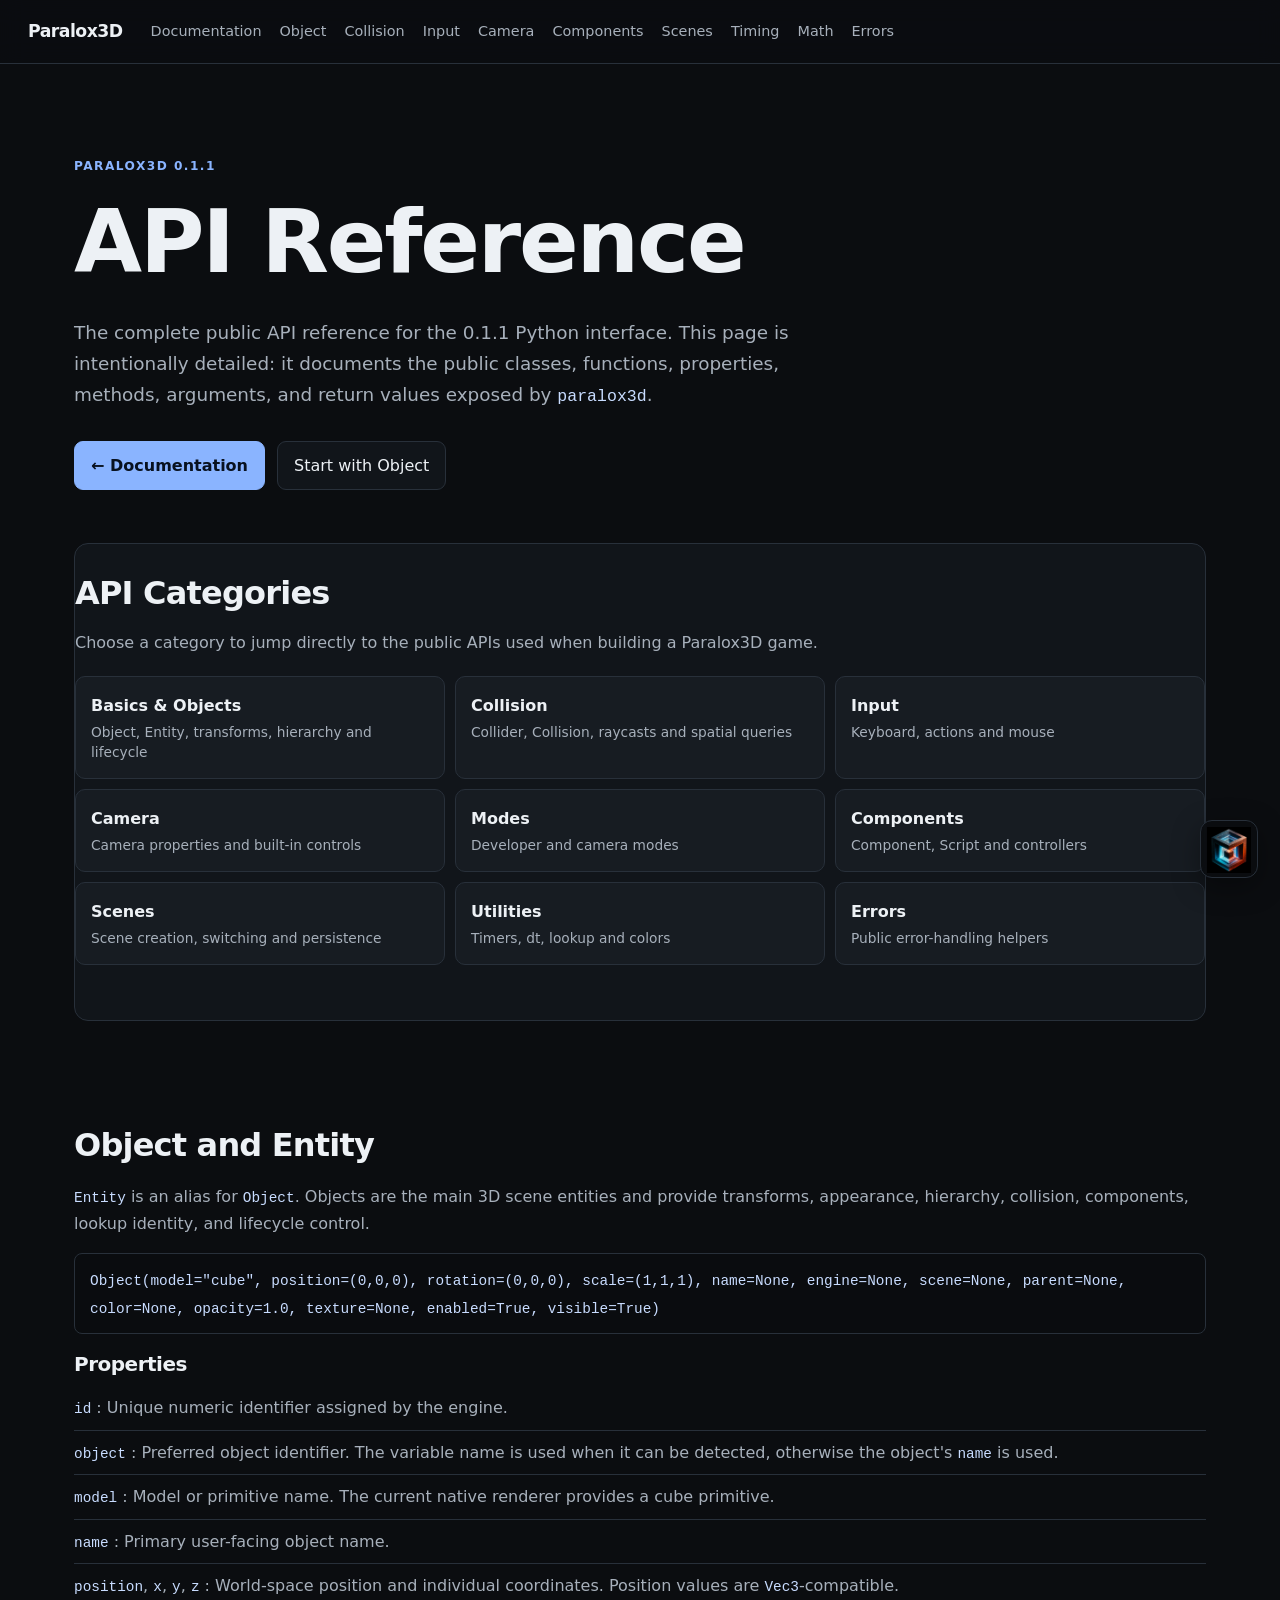
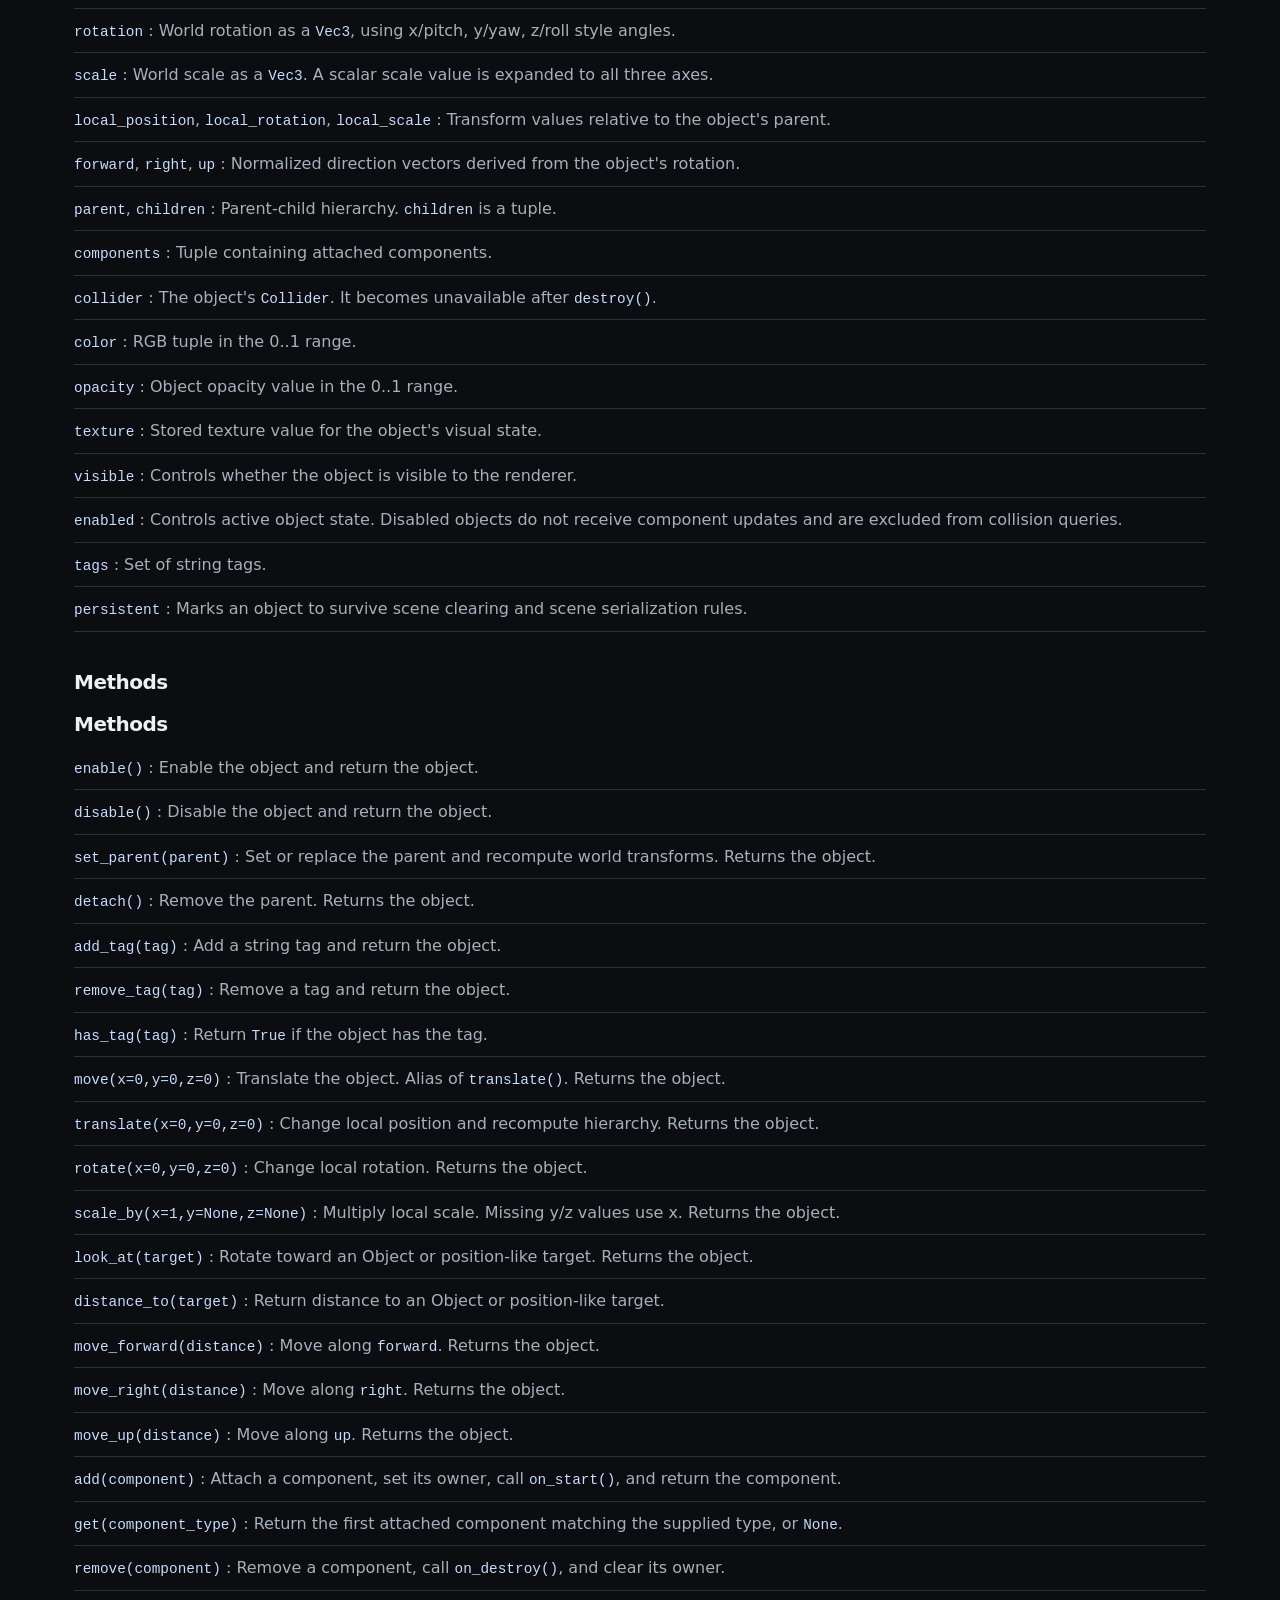
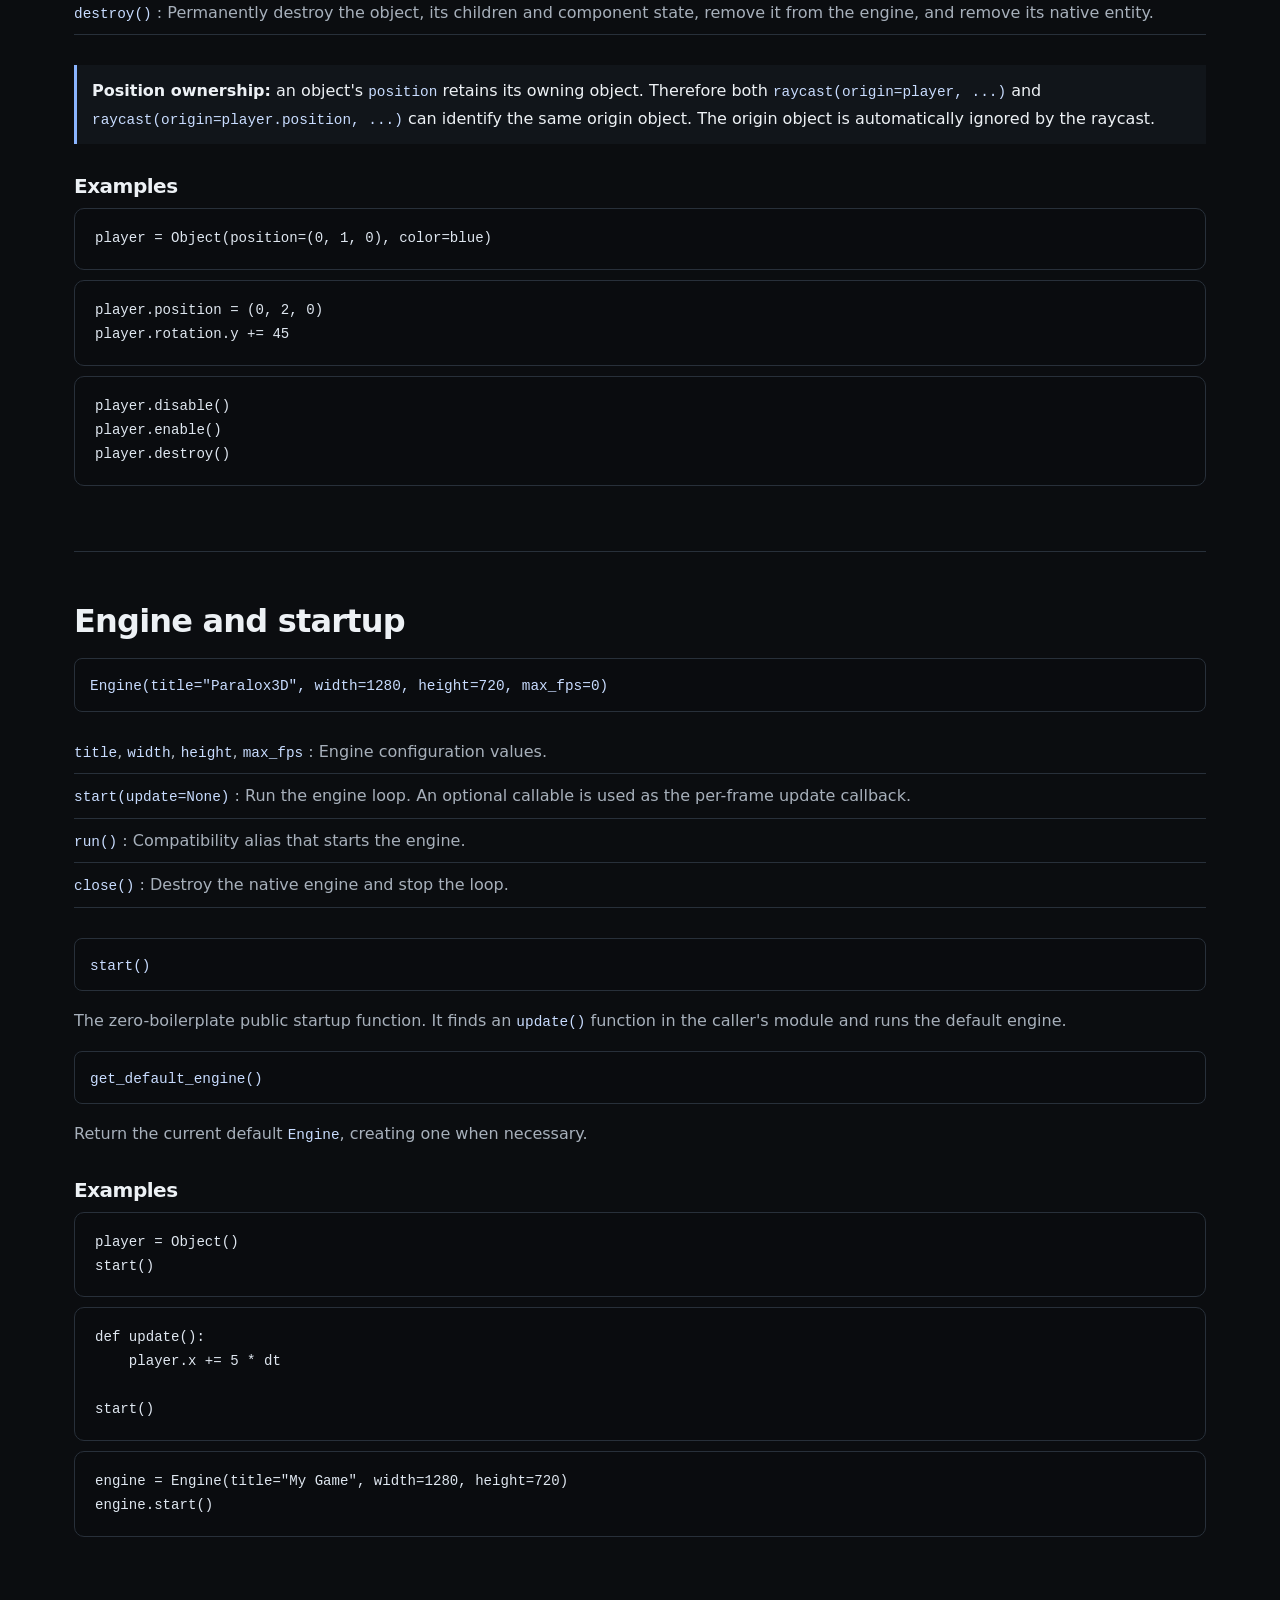
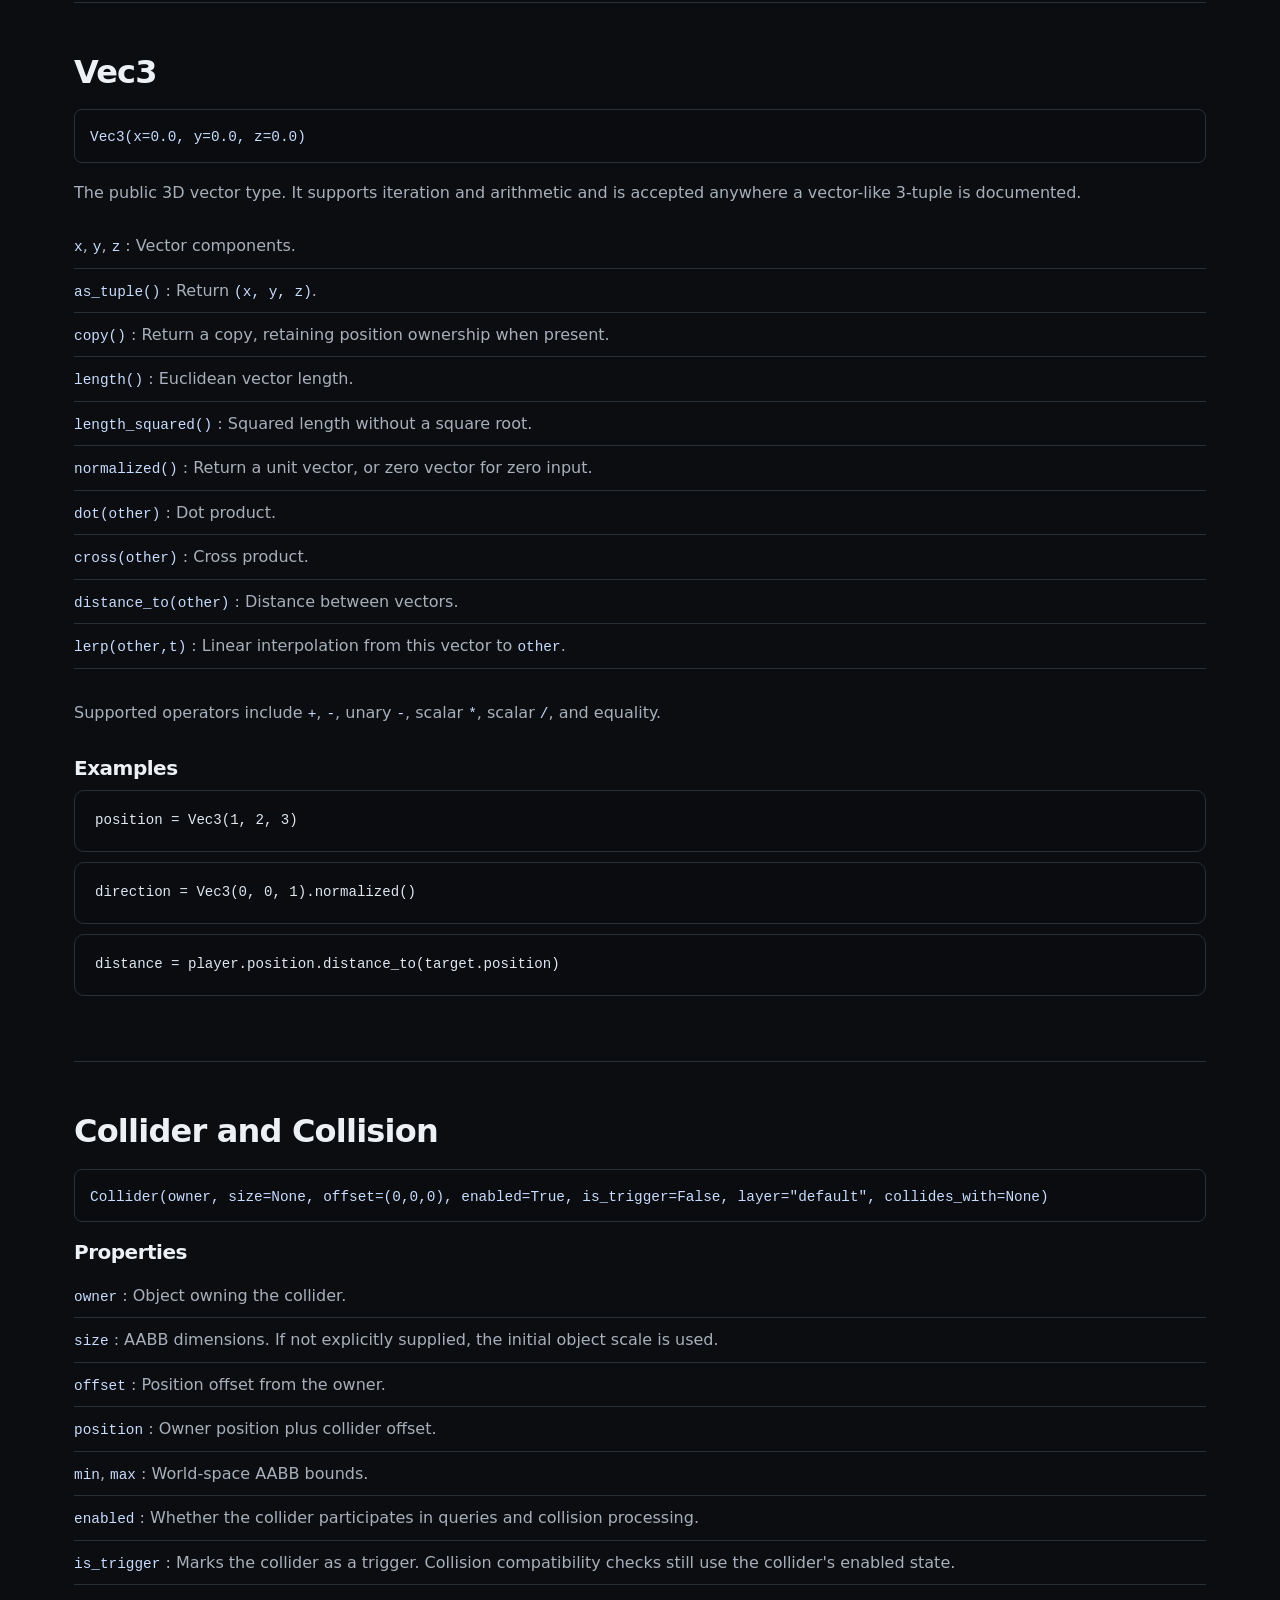
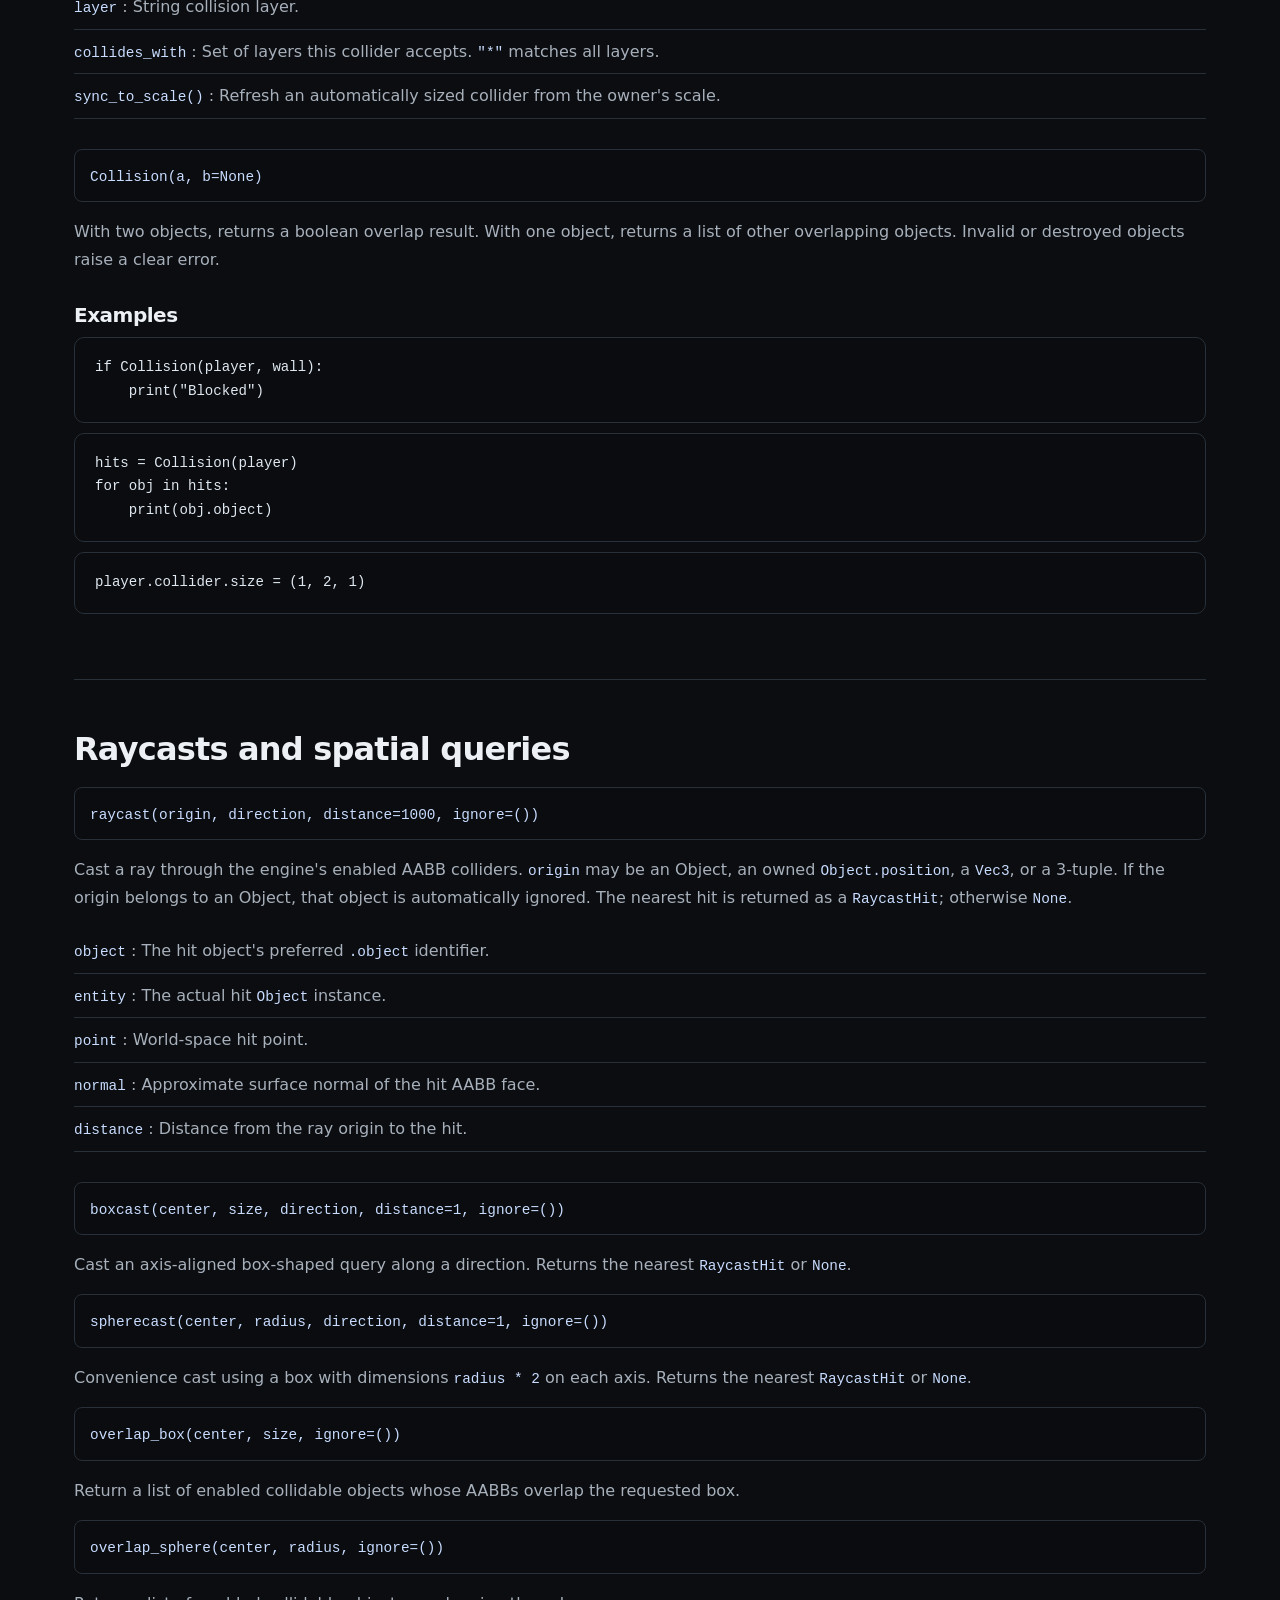
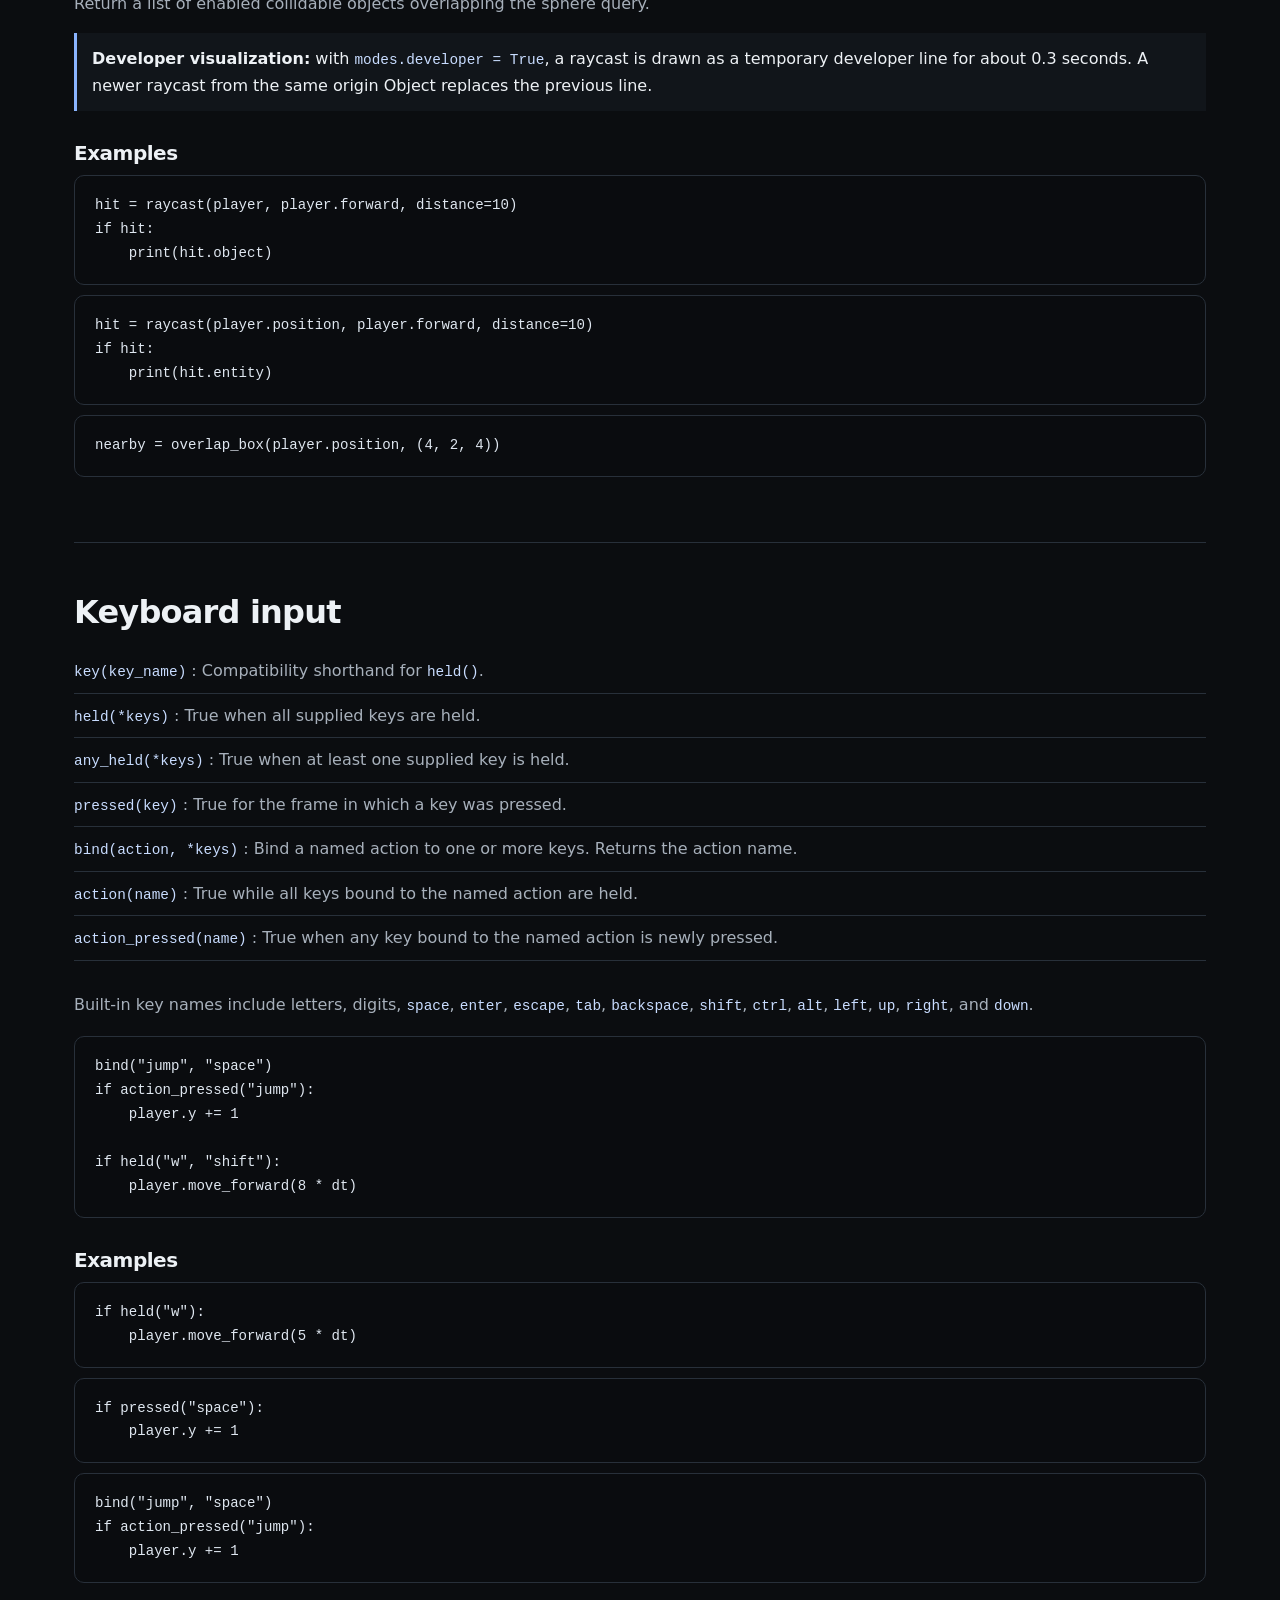
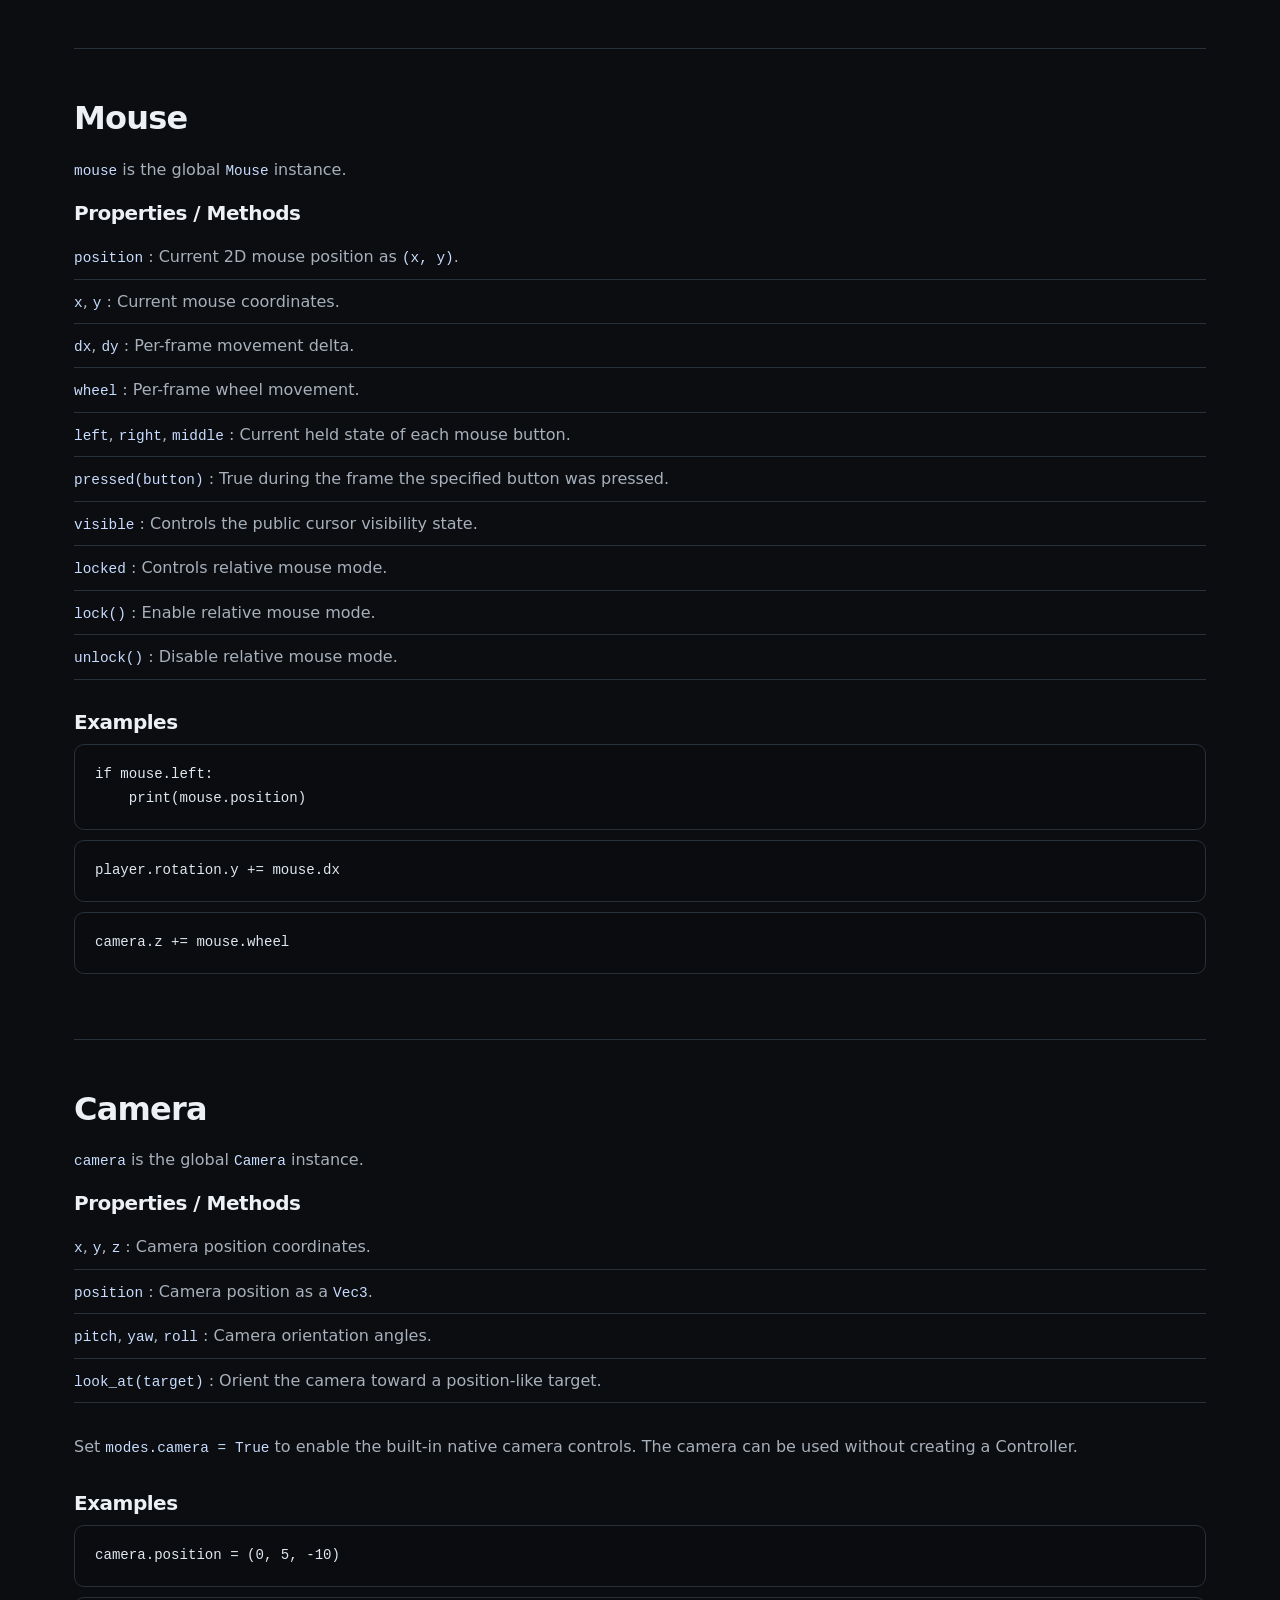
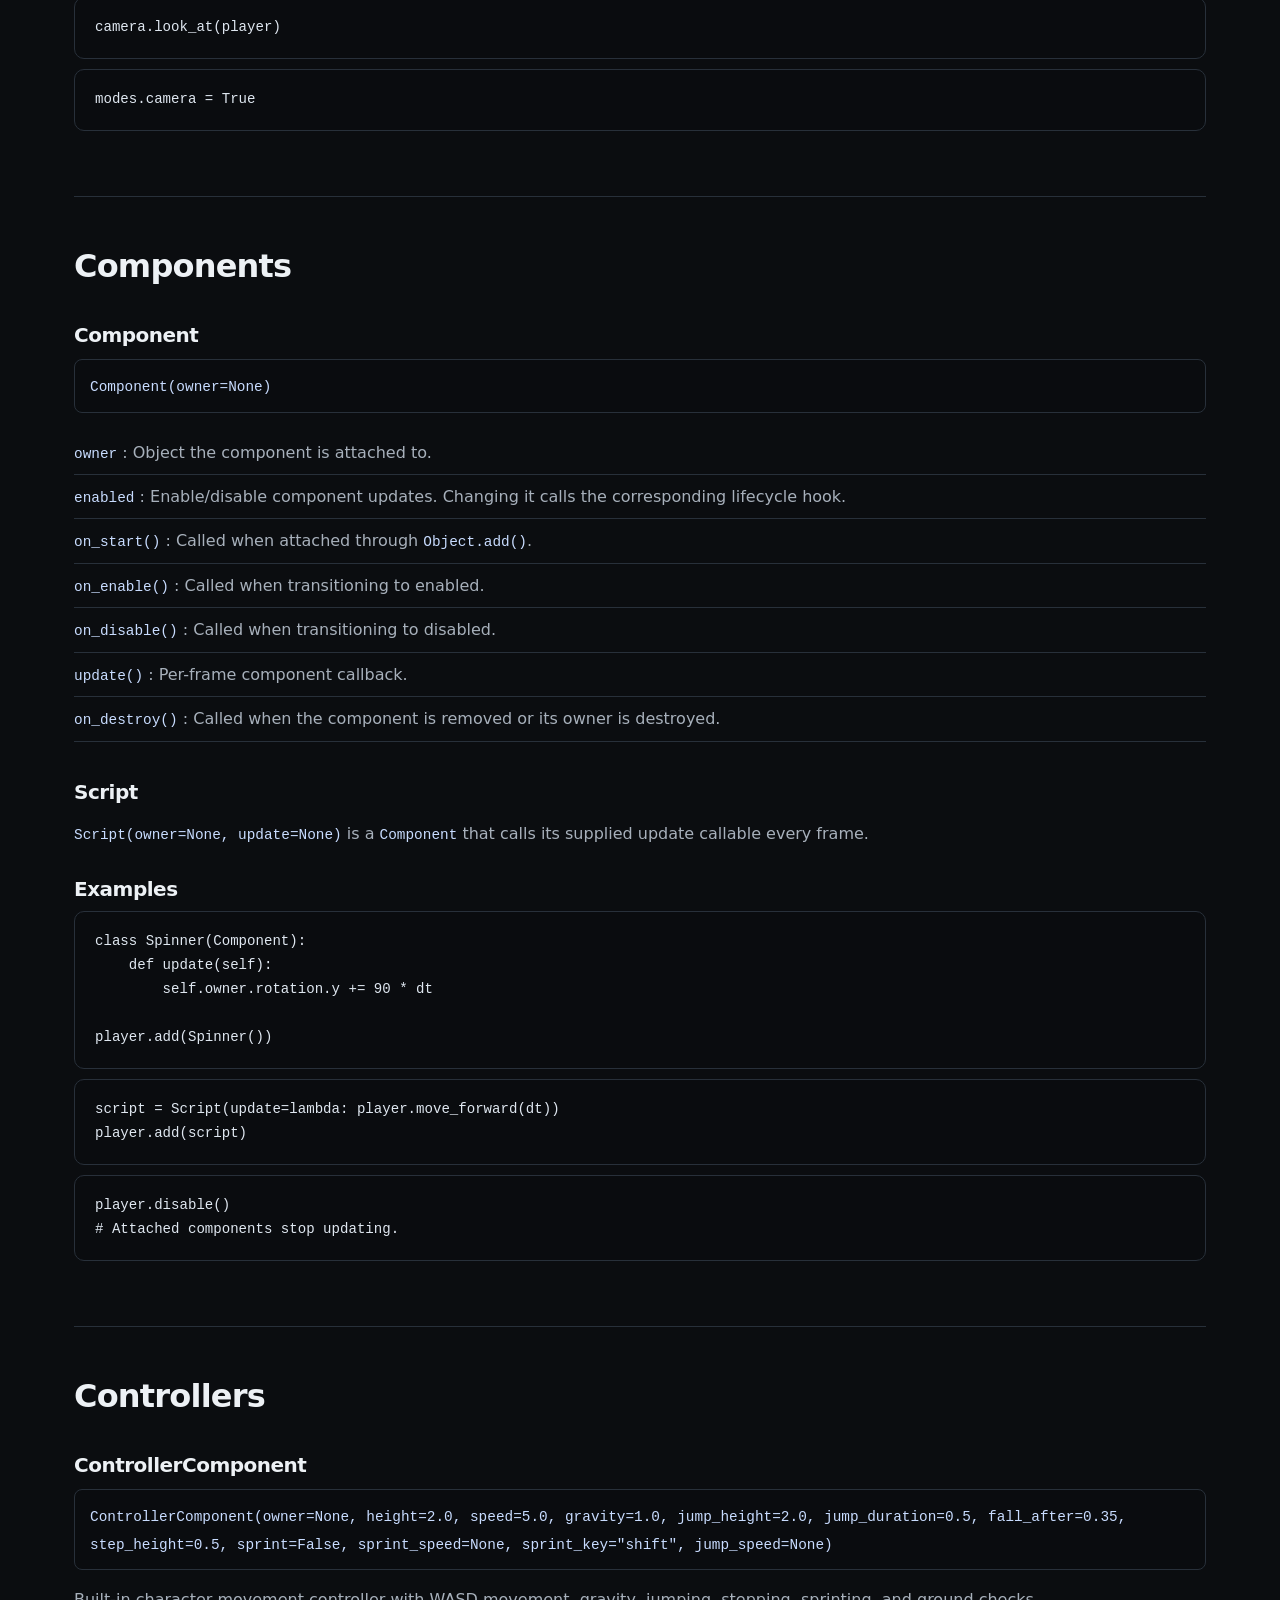
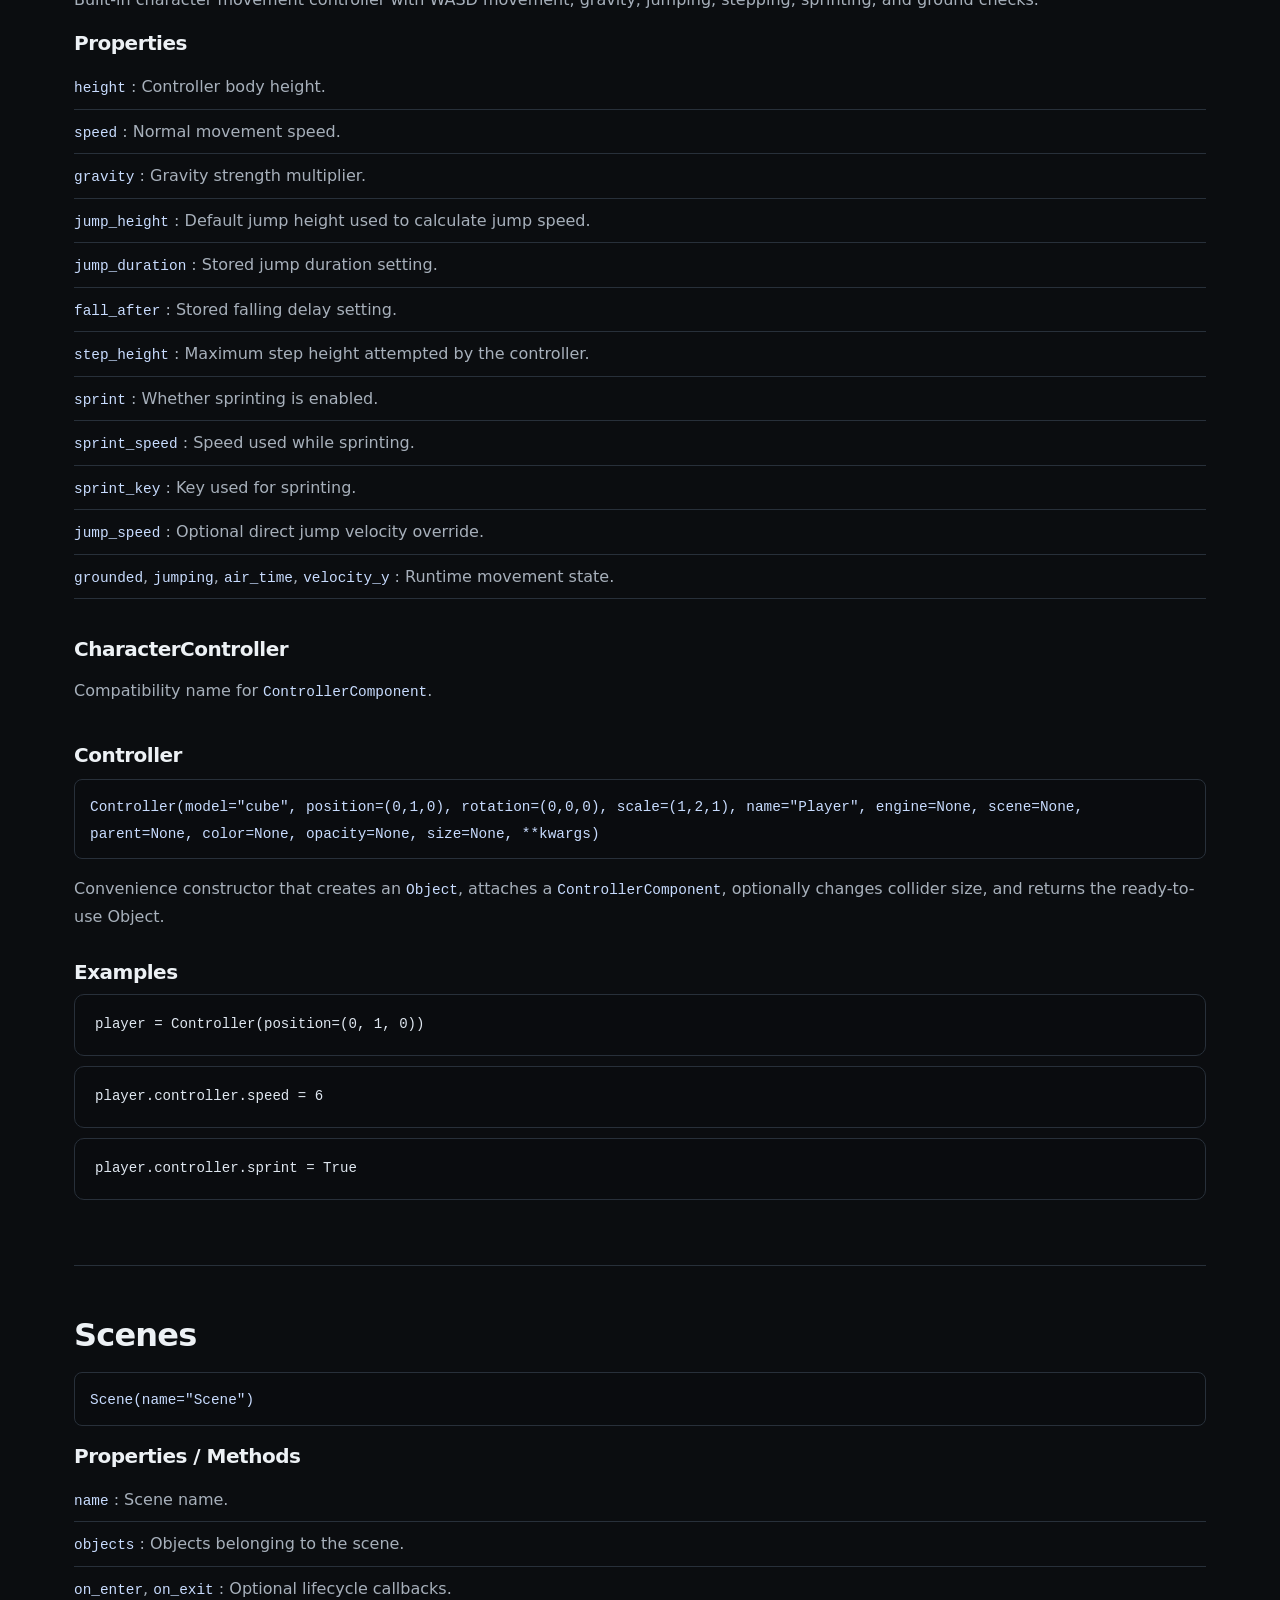
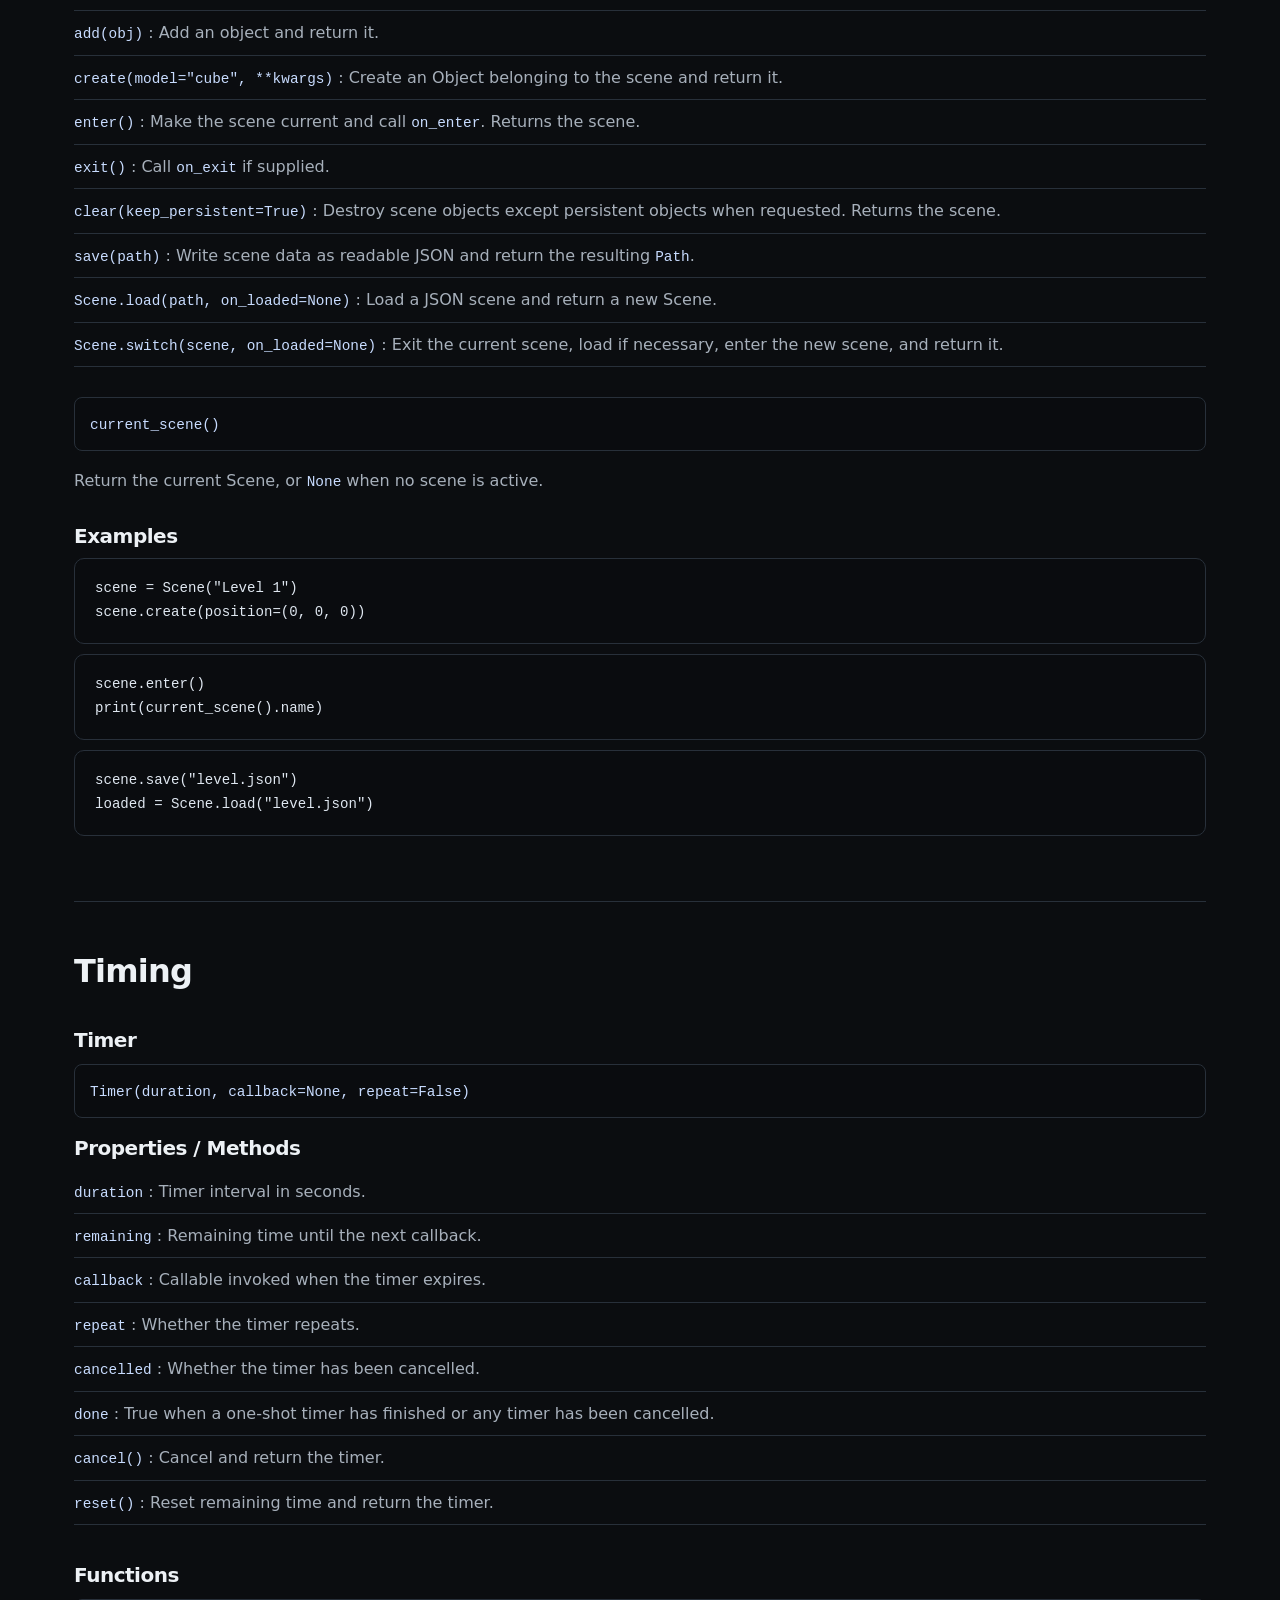
==== commit 57b792f8: "Redesign API reference for game developers" ====
--- a/docs/api.html
+++ b/docs/api.html
@@ -24,20 +24,22 @@
 <div class="hero-actions"><a class="button primary" href="index.html">← Documentation</a><a class="button" href="#object">Start with Object</a></div>
 </section>
 <div class="layout">
-<aside class="sidebar"><strong>API contents</strong>
-<a href="#object">Object / Entity</a><a href="#engine">Engine & startup</a><a href="#math">Vec3</a><a href="#collision">Collision & Collider</a><a href="#casts">Raycasts & casts</a><a href="#input">Keyboard input</a><a href="#mouse">Mouse</a><a href="#camera">Camera</a><a href="#components">Components</a><a href="#controllers">Controllers</a><a href="#scene">Scenes</a><a href="#timing">Timers</a><a href="#modes">Modes</a><a href="#lookup">Object lookup</a><a href="#colors">Colors</a><a href="#errors">Error handling</a><a href="#clock">dt</a></aside>
 <article class="content">
 
-<section id="contents">
-<h2>Public API map</h2>
-<p>Everything below is available through the normal public package import unless noted otherwise.</p>
-<div class="api-index">
-<a href="#object"><code>Object</code> / <code>Entity</code></a><a href="#engine"><code>Engine</code>, <code>start()</code></a><a href="#math"><code>Vec3</code></a>
-<a href="#collision"><code>Collider</code>, <code>Collision()</code></a><a href="#casts"><code>raycast()</code>, <code>boxcast()</code>, <code>spherecast()</code></a><a href="#casts"><code>overlap_box()</code>, <code>overlap_sphere()</code></a>
-<a href="#input"><code>key()</code>, <code>held()</code>, <code>pressed()</code></a><a href="#input"><code>bind()</code>, <code>action()</code>, <code>action_pressed()</code></a><a href="#mouse"><code>mouse</code></a>
-<a href="#camera"><code>camera</code>, <code>Camera</code></a><a href="#components"><code>Component</code>, <code>Script</code></a><a href="#controllers"><code>Controller</code>, <code>ControllerComponent</code>, <code>CharacterController</code></a>
-<a href="#scene"><code>Scene</code>, <code>current_scene()</code></a><a href="#timing"><code>Timer</code>, <code>after()</code>, <code>every()</code>, <code>cancel()</code></a><a href="#modes"><code>modes</code></a>
-<a href="#lookup"><code>find()</code>, <code>find_all()</code>, <code>find_with_tag()</code>, <code>find_by_id()</code></a><a href="#colors">Named colors</a><a href="#errors">Error helpers</a><a href="#clock"><code>dt</code></a>
+
+<section class="api-categories" aria-label="API categories">
+<h2>API Categories</h2>
+<p>Choose a category to jump directly to the public APIs used when building a Paralox3D game.</p>
+<div class="api-category-grid">
+<a href="#object"><strong>Basics &amp; Objects</strong><span>Object, Entity, transforms, hierarchy and lifecycle</span></a>
+<a href="#collision"><strong>Collision</strong><span>Collider, Collision, raycasts and spatial queries</span></a>
+<a href="#input"><strong>Input</strong><span>Keyboard, actions and mouse</span></a>
+<a href="#camera"><strong>Camera</strong><span>Camera properties and built-in controls</span></a>
+<a href="#modes"><strong>Modes</strong><span>Developer and camera modes</span></a>
+<a href="#components"><strong>Components</strong><span>Component, Script and controllers</span></a>
+<a href="#scene"><strong>Scenes</strong><span>Scene creation, switching and persistence</span></a>
+<a href="#timing"><strong>Utilities</strong><span>Timers, dt, lookup and colors</span></a>
+<a href="#errors"><strong>Errors</strong><span>Public error-handling helpers</span></a>
 </div>
 </section>
 
@@ -45,117 +47,58 @@
 <h2>Object and Entity</h2>
 <p><code>Entity</code> is an alias for <code>Object</code>. Objects are the main 3D scene entities and provide transforms, appearance, hierarchy, collision, components, lookup identity, and lifecycle control.</p>
 <div class="api-signature"><code>Object(model="cube", position=(0,0,0), rotation=(0,0,0), scale=(1,1,1), name=None, engine=None, scene=None, parent=None, color=None, opacity=1.0, texture=None, enabled=True, visible=True)</code></div>
-<table class="api-table"><tr><th>Property</th><th>Description</th></tr>
-<tr><td><code>id</code></td><td>Unique numeric identifier assigned by the engine.</td></tr>
-<tr><td><code>object</code></td><td>Preferred object identifier. The variable name is used when it can be detected, otherwise the object's <code>name</code> is used.</td></tr>
-<tr><td><code>model</code></td><td>Model or primitive name. The current native renderer provides a cube primitive.</td></tr>
-<tr><td><code>name</code></td><td>Primary user-facing object name.</td></tr>
-<tr><td><code>position</code>, <code>x</code>, <code>y</code>, <code>z</code></td><td>World-space position and individual coordinates. Position values are <code>Vec3</code>-compatible.</td></tr>
-<tr><td><code>rotation</code></td><td>World rotation as a <code>Vec3</code>, using x/pitch, y/yaw, z/roll style angles.</td></tr>
-<tr><td><code>scale</code></td><td>World scale as a <code>Vec3</code>. A scalar scale value is expanded to all three axes.</td></tr>
-<tr><td><code>local_position</code>, <code>local_rotation</code>, <code>local_scale</code></td><td>Transform values relative to the object's parent.</td></tr>
-<tr><td><code>forward</code>, <code>right</code>, <code>up</code></td><td>Normalized direction vectors derived from the object's rotation.</td></tr>
-<tr><td><code>parent</code>, <code>children</code></td><td>Parent-child hierarchy. <code>children</code> is a tuple.</td></tr>
-<tr><td><code>components</code></td><td>Tuple containing attached components.</td></tr>
-<tr><td><code>collider</code></td><td>The object's <code>Collider</code>. It becomes unavailable after <code>destroy()</code>.</td></tr>
-<tr><td><code>color</code></td><td>RGB tuple in the 0..1 range.</td></tr>
-<tr><td><code>opacity</code></td><td>Object opacity value in the 0..1 range.</td></tr>
-<tr><td><code>texture</code></td><td>Stored texture value for the object's visual state.</td></tr>
-<tr><td><code>visible</code></td><td>Controls whether the object is visible to the renderer.</td></tr>
-<tr><td><code>enabled</code></td><td>Controls active object state. Disabled objects do not receive component updates and are excluded from collision queries.</td></tr>
-<tr><td><code>tags</code></td><td>Set of string tags.</td></tr>
-<tr><td><code>persistent</code></td><td>Marks an object to survive scene clearing and scene serialization rules.</td></tr>
-</table>
-<h3>Object methods</h3>
-<table class="api-table"><tr><th>Method</th><th>Description / return</th></tr>
-<tr><td><code>enable()</code></td><td>Enable the object and return the object.</td></tr>
-<tr><td><code>disable()</code></td><td>Disable the object and return the object.</td></tr>
-<tr><td><code>set_parent(parent)</code></td><td>Set or replace the parent and recompute world transforms. Returns the object.</td></tr>
-<tr><td><code>detach()</code></td><td>Remove the parent. Returns the object.</td></tr>
-<tr><td><code>add_tag(tag)</code></td><td>Add a string tag and return the object.</td></tr>
-<tr><td><code>remove_tag(tag)</code></td><td>Remove a tag and return the object.</td></tr>
-<tr><td><code>has_tag(tag)</code></td><td>Return <code>True</code> if the object has the tag.</td></tr>
-<tr><td><code>move(x=0,y=0,z=0)</code></td><td>Translate the object. Alias of <code>translate()</code>. Returns the object.</td></tr>
-<tr><td><code>translate(x=0,y=0,z=0)</code></td><td>Change local position and recompute hierarchy. Returns the object.</td></tr>
-<tr><td><code>rotate(x=0,y=0,z=0)</code></td><td>Change local rotation. Returns the object.</td></tr>
-<tr><td><code>scale_by(x=1,y=None,z=None)</code></td><td>Multiply local scale. Missing y/z values use x. Returns the object.</td></tr>
-<tr><td><code>look_at(target)</code></td><td>Rotate toward an Object or position-like target. Returns the object.</td></tr>
-<tr><td><code>distance_to(target)</code></td><td>Return distance to an Object or position-like target.</td></tr>
-<tr><td><code>move_forward(distance)</code></td><td>Move along <code>forward</code>. Returns the object.</td></tr>
-<tr><td><code>move_right(distance)</code></td><td>Move along <code>right</code>. Returns the object.</td></tr>
-<tr><td><code>move_up(distance)</code></td><td>Move along <code>up</code>. Returns the object.</td></tr>
-<tr><td><code>add(component)</code></td><td>Attach a component, set its owner, call <code>on_start()</code>, and return the component.</td></tr>
-<tr><td><code>get(component_type)</code></td><td>Return the first attached component matching the supplied type, or <code>None</code>.</td></tr>
-<tr><td><code>remove(component)</code></td><td>Remove a component, call <code>on_destroy()</code>, and clear its owner.</td></tr>
-<tr><td><code>destroy()</code></td><td>Permanently destroy the object, its children and component state, remove it from the engine, and remove its native entity.</td></tr>
-</table>
+<div class="api-list"><h3>Properties</h3><p class="api-line"><code>id</code> : Unique numeric identifier assigned by the engine.</p><p class="api-line"><code>object</code> : Preferred object identifier. The variable name is used when it can be detected, otherwise the object's <code>name</code> is used.</p><p class="api-line"><code>model</code> : Model or primitive name. The current native renderer provides a cube primitive.</p><p class="api-line"><code>name</code> : Primary user-facing object name.</p><p class="api-line"><code>position</code>, <code>x</code>, <code>y</code>, <code>z</code> : World-space position and individual coordinates. Position values are <code>Vec3</code>-compatible.</p><p class="api-line"><code>rotation</code> : World rotation as a <code>Vec3</code>, using x/pitch, y/yaw, z/roll style angles.</p><p class="api-line"><code>scale</code> : World scale as a <code>Vec3</code>. A scalar scale value is expanded to all three axes.</p><p class="api-line"><code>local_position</code>, <code>local_rotation</code>, <code>local_scale</code> : Transform values relative to the object's parent.</p><p class="api-line"><code>forward</code>, <code>right</code>, <code>up</code> : Normalized direction vectors derived from the object's rotation.</p><p class="api-line"><code>parent</code>, <code>children</code> : Parent-child hierarchy. <code>children</code> is a tuple.</p><p class="api-line"><code>components</code> : Tuple containing attached components.</p><p class="api-line"><code>collider</code> : The object's <code>Collider</code>. It becomes unavailable after <code>destroy()</code>.</p><p class="api-line"><code>color</code> : RGB tuple in the 0..1 range.</p><p class="api-line"><code>opacity</code> : Object opacity value in the 0..1 range.</p><p class="api-line"><code>texture</code> : Stored texture value for the object's visual state.</p><p class="api-line"><code>visible</code> : Controls whether the object is visible to the renderer.</p><p class="api-line"><code>enabled</code> : Controls active object state. Disabled objects do not receive component updates and are excluded from collision queries.</p><p class="api-line"><code>tags</code> : Set of string tags.</p><p class="api-line"><code>persistent</code> : Marks an object to survive scene clearing and scene serialization rules.</p></div>
+<h3>Methods</h3>
+<div class="api-list"><h3>Methods</h3><p class="api-line"><code>enable()</code> : Enable the object and return the object.</p><p class="api-line"><code>disable()</code> : Disable the object and return the object.</p><p class="api-line"><code>set_parent(parent)</code> : Set or replace the parent and recompute world transforms. Returns the object.</p><p class="api-line"><code>detach()</code> : Remove the parent. Returns the object.</p><p class="api-line"><code>add_tag(tag)</code> : Add a string tag and return the object.</p><p class="api-line"><code>remove_tag(tag)</code> : Remove a tag and return the object.</p><p class="api-line"><code>has_tag(tag)</code> : Return <code>True</code> if the object has the tag.</p><p class="api-line"><code>move(x=0,y=0,z=0)</code> : Translate the object. Alias of <code>translate()</code>. Returns the object.</p><p class="api-line"><code>translate(x=0,y=0,z=0)</code> : Change local position and recompute hierarchy. Returns the object.</p><p class="api-line"><code>rotate(x=0,y=0,z=0)</code> : Change local rotation. Returns the object.</p><p class="api-line"><code>scale_by(x=1,y=None,z=None)</code> : Multiply local scale. Missing y/z values use x. Returns the object.</p><p class="api-line"><code>look_at(target)</code> : Rotate toward an Object or position-like target. Returns the object.</p><p class="api-line"><code>distance_to(target)</code> : Return distance to an Object or position-like target.</p><p class="api-line"><code>move_forward(distance)</code> : Move along <code>forward</code>. Returns the object.</p><p class="api-line"><code>move_right(distance)</code> : Move along <code>right</code>. Returns the object.</p><p class="api-line"><code>move_up(distance)</code> : Move along <code>up</code>. Returns the object.</p><p class="api-line"><code>add(component)</code> : Attach a component, set its owner, call <code>on_start()</code>, and return the component.</p><p class="api-line"><code>get(component_type)</code> : Return the first attached component matching the supplied type, or <code>None</code>.</p><p class="api-line"><code>remove(component)</code> : Remove a component, call <code>on_destroy()</code>, and clear its owner.</p><p class="api-line"><code>destroy()</code> : Permanently destroy the object, its children and component state, remove it from the engine, and remove its native entity.</p></div>
 <div class="api-note"><strong>Position ownership:</strong> an object's <code>position</code> retains its owning object. Therefore both <code>raycast(origin=player, ...)</code> and <code>raycast(origin=player.position, ...)</code> can identify the same origin object. The origin object is automatically ignored by the raycast.</div>
+<div class="examples"><h3>Examples</h3><pre><code>player = Object(position=(0, 1, 0), color=blue)</code></pre><pre><code>player.position = (0, 2, 0)
+player.rotation.y += 45</code></pre><pre><code>player.disable()
+player.enable()
+player.destroy()</code></pre></div>
 </section>
 
 <section id="engine">
 <h2>Engine and startup</h2>
 <div class="api-signature"><code>Engine(title="Paralox3D", width=1280, height=720, max_fps=0)</code></div>
-<table class="api-table"><tr><th>Member</th><th>Description</th></tr>
-<tr><td><code>title</code>, <code>width</code>, <code>height</code>, <code>max_fps</code></td><td>Engine configuration values.</td></tr>
-<tr><td><code>start(update=None)</code></td><td>Run the engine loop. An optional callable is used as the per-frame update callback.</td></tr>
-<tr><td><code>run()</code></td><td>Compatibility alias that starts the engine.</td></tr>
-<tr><td><code>close()</code></td><td>Destroy the native engine and stop the loop.</td></tr>
-</table>
+<div class="api-list"><p class="api-line"><code>title</code>, <code>width</code>, <code>height</code>, <code>max_fps</code> : Engine configuration values.</p><p class="api-line"><code>start(update=None)</code> : Run the engine loop. An optional callable is used as the per-frame update callback.</p><p class="api-line"><code>run()</code> : Compatibility alias that starts the engine.</p><p class="api-line"><code>close()</code> : Destroy the native engine and stop the loop.</p></div>
 <div class="api-signature"><code>start()</code></div>
 <p>The zero-boilerplate public startup function. It finds an <code>update()</code> function in the caller's module and runs the default engine.</p>
 <div class="api-signature"><code>get_default_engine()</code></div>
 <p>Return the current default <code>Engine</code>, creating one when necessary.</p>
+<div class="examples"><h3>Examples</h3><pre><code>player = Object()
+start()</code></pre><pre><code>def update():
+    player.x += 5 * dt
+
+start()</code></pre><pre><code>engine = Engine(title="My Game", width=1280, height=720)
+engine.start()</code></pre></div>
 </section>
 
 <section id="math">
 <h2>Vec3</h2>
 <div class="api-signature"><code>Vec3(x=0.0, y=0.0, z=0.0)</code></div>
 <p>The public 3D vector type. It supports iteration and arithmetic and is accepted anywhere a vector-like 3-tuple is documented.</p>
-<table class="api-table"><tr><th>Member</th><th>Description</th></tr>
-<tr><td><code>x</code>, <code>y</code>, <code>z</code></td><td>Vector components.</td></tr>
-<tr><td><code>as_tuple()</code></td><td>Return <code>(x, y, z)</code>.</td></tr>
-<tr><td><code>copy()</code></td><td>Return a copy, retaining position ownership when present.</td></tr>
-<tr><td><code>length()</code></td><td>Euclidean vector length.</td></tr>
-<tr><td><code>length_squared()</code></td><td>Squared length without a square root.</td></tr>
-<tr><td><code>normalized()</code></td><td>Return a unit vector, or zero vector for zero input.</td></tr>
-<tr><td><code>dot(other)</code></td><td>Dot product.</td></tr>
-<tr><td><code>cross(other)</code></td><td>Cross product.</td></tr>
-<tr><td><code>distance_to(other)</code></td><td>Distance between vectors.</td></tr>
-<tr><td><code>lerp(other,t)</code></td><td>Linear interpolation from this vector to <code>other</code>.</td></tr>
-</table>
+<div class="api-list"><p class="api-line"><code>x</code>, <code>y</code>, <code>z</code> : Vector components.</p><p class="api-line"><code>as_tuple()</code> : Return <code>(x, y, z)</code>.</p><p class="api-line"><code>copy()</code> : Return a copy, retaining position ownership when present.</p><p class="api-line"><code>length()</code> : Euclidean vector length.</p><p class="api-line"><code>length_squared()</code> : Squared length without a square root.</p><p class="api-line"><code>normalized()</code> : Return a unit vector, or zero vector for zero input.</p><p class="api-line"><code>dot(other)</code> : Dot product.</p><p class="api-line"><code>cross(other)</code> : Cross product.</p><p class="api-line"><code>distance_to(other)</code> : Distance between vectors.</p><p class="api-line"><code>lerp(other,t)</code> : Linear interpolation from this vector to <code>other</code>.</p></div>
 <p>Supported operators include <code>+</code>, <code>-</code>, unary <code>-</code>, scalar <code>*</code>, scalar <code>/</code>, and equality.</p>
+<div class="examples"><h3>Examples</h3><pre><code>position = Vec3(1, 2, 3)</code></pre><pre><code>direction = Vec3(0, 0, 1).normalized()</code></pre><pre><code>distance = player.position.distance_to(target.position)</code></pre></div>
 </section>
 
 <section id="collision">
 <h2>Collider and Collision</h2>
 <div class="api-signature"><code>Collider(owner, size=None, offset=(0,0,0), enabled=True, is_trigger=False, layer="default", collides_with=None)</code></div>
-<table class="api-table"><tr><th>Member</th><th>Description</th></tr>
-<tr><td><code>owner</code></td><td>Object owning the collider.</td></tr>
-<tr><td><code>size</code></td><td>AABB dimensions. If not explicitly supplied, the initial object scale is used.</td></tr>
-<tr><td><code>offset</code></td><td>Position offset from the owner.</td></tr>
-<tr><td><code>position</code></td><td>Owner position plus collider offset.</td></tr>
-<tr><td><code>min</code>, <code>max</code></td><td>World-space AABB bounds.</td></tr>
-<tr><td><code>enabled</code></td><td>Whether the collider participates in queries and collision processing.</td></tr>
-<tr><td><code>is_trigger</code></td><td>Marks the collider as a trigger. Collision compatibility checks still use the collider's enabled state.</td></tr>
-<tr><td><code>layer</code></td><td>String collision layer.</td></tr>
-<tr><td><code>collides_with</code></td><td>Set of layers this collider accepts. <code>"*"</code> matches all layers.</td></tr>
-<tr><td><code>sync_to_scale()</code></td><td>Refresh an automatically sized collider from the owner's scale.</td></tr>
-</table>
+<div class="api-list"><h3>Properties</h3><p class="api-line"><code>owner</code> : Object owning the collider.</p><p class="api-line"><code>size</code> : AABB dimensions. If not explicitly supplied, the initial object scale is used.</p><p class="api-line"><code>offset</code> : Position offset from the owner.</p><p class="api-line"><code>position</code> : Owner position plus collider offset.</p><p class="api-line"><code>min</code>, <code>max</code> : World-space AABB bounds.</p><p class="api-line"><code>enabled</code> : Whether the collider participates in queries and collision processing.</p><p class="api-line"><code>is_trigger</code> : Marks the collider as a trigger. Collision compatibility checks still use the collider's enabled state.</p><p class="api-line"><code>layer</code> : String collision layer.</p><p class="api-line"><code>collides_with</code> : Set of layers this collider accepts. <code>"*"</code> matches all layers.</p><p class="api-line"><code>sync_to_scale()</code> : Refresh an automatically sized collider from the owner's scale.</p></div>
 <div class="api-signature"><code>Collision(a, b=None)</code></div>
 <p>With two objects, returns a boolean overlap result. With one object, returns a list of other overlapping objects. Invalid or destroyed objects raise a clear error.</p>
+<div class="examples"><h3>Examples</h3><pre><code>if Collision(player, wall):
+    print("Blocked")</code></pre><pre><code>hits = Collision(player)
+for obj in hits:
+    print(obj.object)</code></pre><pre><code>player.collider.size = (1, 2, 1)</code></pre></div>
 </section>
 
 <section id="casts">
 <h2>Raycasts and spatial queries</h2>
 <div class="api-signature"><code>raycast(origin, direction, distance=1000, ignore=())</code></div>
 <p>Cast a ray through the engine's enabled AABB colliders. <code>origin</code> may be an Object, an owned <code>Object.position</code>, a <code>Vec3</code>, or a 3-tuple. If the origin belongs to an Object, that object is automatically ignored. The nearest hit is returned as a <code>RaycastHit</code>; otherwise <code>None</code>.</p>
-<table class="api-table"><tr><th>RaycastHit member</th><th>Description</th></tr>
-<tr><td><code>object</code></td><td>The hit object's preferred <code>.object</code> identifier.</td></tr>
-<tr><td><code>entity</code></td><td>The actual hit <code>Object</code> instance.</td></tr>
-<tr><td><code>point</code></td><td>World-space hit point.</td></tr>
-<tr><td><code>normal</code></td><td>Approximate surface normal of the hit AABB face.</td></tr>
-<tr><td><code>distance</code></td><td>Distance from the ray origin to the hit.</td></tr>
-</table>
+<div class="api-list"><p class="api-line"><code>object</code> : The hit object's preferred <code>.object</code> identifier.</p><p class="api-line"><code>entity</code> : The actual hit <code>Object</code> instance.</p><p class="api-line"><code>point</code> : World-space hit point.</p><p class="api-line"><code>normal</code> : Approximate surface normal of the hit AABB face.</p><p class="api-line"><code>distance</code> : Distance from the ray origin to the hit.</p></div>
 <div class="api-signature"><code>boxcast(center, size, direction, distance=1, ignore=())</code></div>
 <p>Cast an axis-aligned box-shaped query along a direction. Returns the nearest <code>RaycastHit</code> or <code>None</code>.</p>
 <div class="api-signature"><code>spherecast(center, radius, direction, distance=1, ignore=())</code></div>
@@ -165,19 +108,16 @@
 <div class="api-signature"><code>overlap_sphere(center, radius, ignore=())</code></div>
 <p>Return a list of enabled collidable objects overlapping the sphere query.</p>
 <div class="api-note"><strong>Developer visualization:</strong> with <code>modes.developer = True</code>, a raycast is drawn as a temporary developer line for about 0.3 seconds. A newer raycast from the same origin Object replaces the previous line.</div>
+<div class="examples"><h3>Examples</h3><pre><code>hit = raycast(player, player.forward, distance=10)
+if hit:
+    print(hit.object)</code></pre><pre><code>hit = raycast(player.position, player.forward, distance=10)
+if hit:
+    print(hit.entity)</code></pre><pre><code>nearby = overlap_box(player.position, (4, 2, 4))</code></pre></div>
 </section>
 
 <section id="input">
 <h2>Keyboard input</h2>
-<table class="api-table"><tr><th>Function</th><th>Description</th></tr>
-<tr><td><code>key(key_name)</code></td><td>Compatibility shorthand for <code>held()</code>.</td></tr>
-<tr><td><code>held(*keys)</code></td><td>True when all supplied keys are held.</td></tr>
-<tr><td><code>any_held(*keys)</code></td><td>True when at least one supplied key is held.</td></tr>
-<tr><td><code>pressed(key)</code></td><td>True for the frame in which a key was pressed.</td></tr>
-<tr><td><code>bind(action, *keys)</code></td><td>Bind a named action to one or more keys. Returns the action name.</td></tr>
-<tr><td><code>action(name)</code></td><td>True while all keys bound to the named action are held.</td></tr>
-<tr><td><code>action_pressed(name)</code></td><td>True when any key bound to the named action is newly pressed.</td></tr>
-</table>
+<div class="api-list"><p class="api-line"><code>key(key_name)</code> : Compatibility shorthand for <code>held()</code>.</p><p class="api-line"><code>held(*keys)</code> : True when all supplied keys are held.</p><p class="api-line"><code>any_held(*keys)</code> : True when at least one supplied key is held.</p><p class="api-line"><code>pressed(key)</code> : True for the frame in which a key was pressed.</p><p class="api-line"><code>bind(action, *keys)</code> : Bind a named action to one or more keys. Returns the action name.</p><p class="api-line"><code>action(name)</code> : True while all keys bound to the named action are held.</p><p class="api-line"><code>action_pressed(name)</code> : True when any key bound to the named action is newly pressed.</p></div>
 <p>Built-in key names include letters, digits, <code>space</code>, <code>enter</code>, <code>escape</code>, <code>tab</code>, <code>backspace</code>, <code>shift</code>, <code>ctrl</code>, <code>alt</code>, <code>left</code>, <code>up</code>, <code>right</code>, and <code>down</code>.</p>
 <pre><code>bind("jump", "space")
 if action_pressed("jump"):
@@ -185,52 +125,43 @@
 
 if held("w", "shift"):
     player.move_forward(8 * dt)</code></pre>
+<div class="examples"><h3>Examples</h3><pre><code>if held("w"):
+    player.move_forward(5 * dt)</code></pre><pre><code>if pressed("space"):
+    player.y += 1</code></pre><pre><code>bind("jump", "space")
+if action_pressed("jump"):
+    player.y += 1</code></pre></div>
 </section>
 
 <section id="mouse">
 <h2>Mouse</h2>
 <p><code>mouse</code> is the global <code>Mouse</code> instance.</p>
-<table class="api-table"><tr><th>Member</th><th>Description</th></tr>
-<tr><td><code>position</code></td><td>Current 2D mouse position as <code>(x, y)</code>.</td></tr>
-<tr><td><code>x</code>, <code>y</code></td><td>Current mouse coordinates.</td></tr>
-<tr><td><code>dx</code>, <code>dy</code></td><td>Per-frame movement delta.</td></tr>
-<tr><td><code>wheel</code></td><td>Per-frame wheel movement.</td></tr>
-<tr><td><code>left</code>, <code>right</code>, <code>middle</code></td><td>Current held state of each mouse button.</td></tr>
-<tr><td><code>pressed(button)</code></td><td>True during the frame the specified button was pressed.</td></tr>
-<tr><td><code>visible</code></td><td>Controls the public cursor visibility state.</td></tr>
-<tr><td><code>locked</code></td><td>Controls relative mouse mode.</td></tr>
-<tr><td><code>lock()</code></td><td>Enable relative mouse mode.</td></tr>
-<tr><td><code>unlock()</code></td><td>Disable relative mouse mode.</td></tr>
-</table>
+<div class="api-list"><h3>Properties / Methods</h3><p class="api-line"><code>position</code> : Current 2D mouse position as <code>(x, y)</code>.</p><p class="api-line"><code>x</code>, <code>y</code> : Current mouse coordinates.</p><p class="api-line"><code>dx</code>, <code>dy</code> : Per-frame movement delta.</p><p class="api-line"><code>wheel</code> : Per-frame wheel movement.</p><p class="api-line"><code>left</code>, <code>right</code>, <code>middle</code> : Current held state of each mouse button.</p><p class="api-line"><code>pressed(button)</code> : True during the frame the specified button was pressed.</p><p class="api-line"><code>visible</code> : Controls the public cursor visibility state.</p><p class="api-line"><code>locked</code> : Controls relative mouse mode.</p><p class="api-line"><code>lock()</code> : Enable relative mouse mode.</p><p class="api-line"><code>unlock()</code> : Disable relative mouse mode.</p></div>
+<div class="examples"><h3>Examples</h3><pre><code>if mouse.left:
+    print(mouse.position)</code></pre><pre><code>player.rotation.y += mouse.dx</code></pre><pre><code>camera.z += mouse.wheel</code></pre></div>
 </section>
 
 <section id="camera">
 <h2>Camera</h2>
 <p><code>camera</code> is the global <code>Camera</code> instance.</p>
-<table class="api-table"><tr><th>Member</th><th>Description</th></tr>
-<tr><td><code>x</code>, <code>y</code>, <code>z</code></td><td>Camera position coordinates.</td></tr>
-<tr><td><code>position</code></td><td>Camera position as a <code>Vec3</code>.</td></tr>
-<tr><td><code>pitch</code>, <code>yaw</code>, <code>roll</code></td><td>Camera orientation angles.</td></tr>
-<tr><td><code>look_at(target)</code></td><td>Orient the camera toward a position-like target.</td></tr>
-</table>
+<div class="api-list"><h3>Properties / Methods</h3><p class="api-line"><code>x</code>, <code>y</code>, <code>z</code> : Camera position coordinates.</p><p class="api-line"><code>position</code> : Camera position as a <code>Vec3</code>.</p><p class="api-line"><code>pitch</code>, <code>yaw</code>, <code>roll</code> : Camera orientation angles.</p><p class="api-line"><code>look_at(target)</code> : Orient the camera toward a position-like target.</p></div>
 <p>Set <code>modes.camera = True</code> to enable the built-in native camera controls. The camera can be used without creating a Controller.</p>
+<div class="examples"><h3>Examples</h3><pre><code>camera.position = (0, 5, -10)</code></pre><pre><code>camera.look_at(player)</code></pre><pre><code>modes.camera = True</code></pre></div>
 </section>
 
 <section id="components">
 <h2>Components</h2>
 <h3>Component</h3>
 <div class="api-signature"><code>Component(owner=None)</code></div>
-<table class="api-table"><tr><th>Member</th><th>Description</th></tr>
-<tr><td><code>owner</code></td><td>Object the component is attached to.</td></tr>
-<tr><td><code>enabled</code></td><td>Enable/disable component updates. Changing it calls the corresponding lifecycle hook.</td></tr>
-<tr><td><code>on_start()</code></td><td>Called when attached through <code>Object.add()</code>.</td></tr>
-<tr><td><code>on_enable()</code></td><td>Called when transitioning to enabled.</td></tr>
-<tr><td><code>on_disable()</code></td><td>Called when transitioning to disabled.</td></tr>
-<tr><td><code>update()</code></td><td>Per-frame component callback.</td></tr>
-<tr><td><code>on_destroy()</code></td><td>Called when the component is removed or its owner is destroyed.</td></tr>
-</table>
+<div class="api-list"><p class="api-line"><code>owner</code> : Object the component is attached to.</p><p class="api-line"><code>enabled</code> : Enable/disable component updates. Changing it calls the corresponding lifecycle hook.</p><p class="api-line"><code>on_start()</code> : Called when attached through <code>Object.add()</code>.</p><p class="api-line"><code>on_enable()</code> : Called when transitioning to enabled.</p><p class="api-line"><code>on_disable()</code> : Called when transitioning to disabled.</p><p class="api-line"><code>update()</code> : Per-frame component callback.</p><p class="api-line"><code>on_destroy()</code> : Called when the component is removed or its owner is destroyed.</p></div>
 <h3>Script</h3>
 <p><code>Script(owner=None, update=None)</code> is a <code>Component</code> that calls its supplied update callable every frame.</p>
+<div class="examples"><h3>Examples</h3><pre><code>class Spinner(Component):
+    def update(self):
+        self.owner.rotation.y += 90 * dt
+
+player.add(Spinner())</code></pre><pre><code>script = Script(update=lambda: player.move_forward(dt))
+player.add(script)</code></pre><pre><code>player.disable()
+# Attached components stop updating.</code></pre></div>
 </section>
 
 <section id="controllers">
@@ -238,61 +169,32 @@
 <h3>ControllerComponent</h3>
 <div class="api-signature"><code>ControllerComponent(owner=None, height=2.0, speed=5.0, gravity=1.0, jump_height=2.0, jump_duration=0.5, fall_after=0.35, step_height=0.5, sprint=False, sprint_speed=None, sprint_key="shift", jump_speed=None)</code></div>
 <p>Built-in character movement controller with WASD movement, gravity, jumping, stepping, sprinting, and ground checks.</p>
-<table class="api-table"><tr><th>Member</th><th>Description</th></tr>
-<tr><td><code>height</code></td><td>Controller body height.</td></tr>
-<tr><td><code>speed</code></td><td>Normal movement speed.</td></tr>
-<tr><td><code>gravity</code></td><td>Gravity strength multiplier.</td></tr>
-<tr><td><code>jump_height</code></td><td>Default jump height used to calculate jump speed.</td></tr>
-<tr><td><code>jump_duration</code></td><td>Stored jump duration setting.</td></tr>
-<tr><td><code>fall_after</code></td><td>Stored falling delay setting.</td></tr>
-<tr><td><code>step_height</code></td><td>Maximum step height attempted by the controller.</td></tr>
-<tr><td><code>sprint</code></td><td>Whether sprinting is enabled.</td></tr>
-<tr><td><code>sprint_speed</code></td><td>Speed used while sprinting.</td></tr>
-<tr><td><code>sprint_key</code></td><td>Key used for sprinting.</td></tr>
-<tr><td><code>jump_speed</code></td><td>Optional direct jump velocity override.</td></tr>
-<tr><td><code>grounded</code>, <code>jumping</code>, <code>air_time</code>, <code>velocity_y</code></td><td>Runtime movement state.</td></tr>
-</table>
+<div class="api-list"><h3>Properties</h3><p class="api-line"><code>height</code> : Controller body height.</p><p class="api-line"><code>speed</code> : Normal movement speed.</p><p class="api-line"><code>gravity</code> : Gravity strength multiplier.</p><p class="api-line"><code>jump_height</code> : Default jump height used to calculate jump speed.</p><p class="api-line"><code>jump_duration</code> : Stored jump duration setting.</p><p class="api-line"><code>fall_after</code> : Stored falling delay setting.</p><p class="api-line"><code>step_height</code> : Maximum step height attempted by the controller.</p><p class="api-line"><code>sprint</code> : Whether sprinting is enabled.</p><p class="api-line"><code>sprint_speed</code> : Speed used while sprinting.</p><p class="api-line"><code>sprint_key</code> : Key used for sprinting.</p><p class="api-line"><code>jump_speed</code> : Optional direct jump velocity override.</p><p class="api-line"><code>grounded</code>, <code>jumping</code>, <code>air_time</code>, <code>velocity_y</code> : Runtime movement state.</p></div>
 <h3>CharacterController</h3>
 <p>Compatibility name for <code>ControllerComponent</code>.</p>
 <h3>Controller</h3>
 <div class="api-signature"><code>Controller(model="cube", position=(0,1,0), rotation=(0,0,0), scale=(1,2,1), name="Player", engine=None, scene=None, parent=None, color=None, opacity=None, size=None, **kwargs)</code></div>
 <p>Convenience constructor that creates an <code>Object</code>, attaches a <code>ControllerComponent</code>, optionally changes collider size, and returns the ready-to-use Object.</p>
+<div class="examples"><h3>Examples</h3><pre><code>player = Controller(position=(0, 1, 0))</code></pre><pre><code>player.controller.speed = 6</code></pre><pre><code>player.controller.sprint = True</code></pre></div>
 </section>
 
 <section id="scene">
 <h2>Scenes</h2>
 <div class="api-signature"><code>Scene(name="Scene")</code></div>
-<table class="api-table"><tr><th>Member</th><th>Description</th></tr>
-<tr><td><code>name</code></td><td>Scene name.</td></tr>
-<tr><td><code>objects</code></td><td>Objects belonging to the scene.</td></tr>
-<tr><td><code>on_enter</code>, <code>on_exit</code></td><td>Optional lifecycle callbacks.</td></tr>
-<tr><td><code>add(obj)</code></td><td>Add an object and return it.</td></tr>
-<tr><td><code>create(model="cube", **kwargs)</code></td><td>Create an Object belonging to the scene and return it.</td></tr>
-<tr><td><code>enter()</code></td><td>Make the scene current and call <code>on_enter</code>. Returns the scene.</td></tr>
-<tr><td><code>exit()</code></td><td>Call <code>on_exit</code> if supplied.</td></tr>
-<tr><td><code>clear(keep_persistent=True)</code></td><td>Destroy scene objects except persistent objects when requested. Returns the scene.</td></tr>
-<tr><td><code>save(path)</code></td><td>Write scene data as readable JSON and return the resulting <code>Path</code>.</td></tr>
-<tr><td><code>Scene.load(path, on_loaded=None)</code></td><td>Load a JSON scene and return a new Scene.</td></tr>
-<tr><td><code>Scene.switch(scene, on_loaded=None)</code></td><td>Exit the current scene, load if necessary, enter the new scene, and return it.</td></tr>
-</table>
+<div class="api-list"><h3>Properties / Methods</h3><p class="api-line"><code>name</code> : Scene name.</p><p class="api-line"><code>objects</code> : Objects belonging to the scene.</p><p class="api-line"><code>on_enter</code>, <code>on_exit</code> : Optional lifecycle callbacks.</p><p class="api-line"><code>add(obj)</code> : Add an object and return it.</p><p class="api-line"><code>create(model="cube", **kwargs)</code> : Create an Object belonging to the scene and return it.</p><p class="api-line"><code>enter()</code> : Make the scene current and call <code>on_enter</code>. Returns the scene.</p><p class="api-line"><code>exit()</code> : Call <code>on_exit</code> if supplied.</p><p class="api-line"><code>clear(keep_persistent=True)</code> : Destroy scene objects except persistent objects when requested. Returns the scene.</p><p class="api-line"><code>save(path)</code> : Write scene data as readable JSON and return the resulting <code>Path</code>.</p><p class="api-line"><code>Scene.load(path, on_loaded=None)</code> : Load a JSON scene and return a new Scene.</p><p class="api-line"><code>Scene.switch(scene, on_loaded=None)</code> : Exit the current scene, load if necessary, enter the new scene, and return it.</p></div>
 <div class="api-signature"><code>current_scene()</code></div>
 <p>Return the current Scene, or <code>None</code> when no scene is active.</p>
+<div class="examples"><h3>Examples</h3><pre><code>scene = Scene("Level 1")
+scene.create(position=(0, 0, 0))</code></pre><pre><code>scene.enter()
+print(current_scene().name)</code></pre><pre><code>scene.save("level.json")
+loaded = Scene.load("level.json")</code></pre></div>
 </section>
 
 <section id="timing">
 <h2>Timing</h2>
 <h3>Timer</h3>
 <div class="api-signature"><code>Timer(duration, callback=None, repeat=False)</code></div>
-<table class="api-table"><tr><th>Member</th><th>Description</th></tr>
-<tr><td><code>duration</code></td><td>Timer interval in seconds.</td></tr>
-<tr><td><code>remaining</code></td><td>Remaining time until the next callback.</td></tr>
-<tr><td><code>callback</code></td><td>Callable invoked when the timer expires.</td></tr>
-<tr><td><code>repeat</code></td><td>Whether the timer repeats.</td></tr>
-<tr><td><code>cancelled</code></td><td>Whether the timer has been cancelled.</td></tr>
-<tr><td><code>done</code></td><td>True when a one-shot timer has finished or any timer has been cancelled.</td></tr>
-<tr><td><code>cancel()</code></td><td>Cancel and return the timer.</td></tr>
-<tr><td><code>reset()</code></td><td>Reset remaining time and return the timer.</td></tr>
-</table>
+<div class="api-list"><h3>Properties / Methods</h3><p class="api-line"><code>duration</code> : Timer interval in seconds.</p><p class="api-line"><code>remaining</code> : Remaining time until the next callback.</p><p class="api-line"><code>callback</code> : Callable invoked when the timer expires.</p><p class="api-line"><code>repeat</code> : Whether the timer repeats.</p><p class="api-line"><code>cancelled</code> : Whether the timer has been cancelled.</p><p class="api-line"><code>done</code> : True when a one-shot timer has finished or any timer has been cancelled.</p><p class="api-line"><code>cancel()</code> : Cancel and return the timer.</p><p class="api-line"><code>reset()</code> : Reset remaining time and return the timer.</p></div>
 <h3>Functions</h3>
 <div class="api-signature"><code>after(seconds, callback)</code> → <code>Timer</code></div>
 <p>Schedule a one-shot timer.</p>
@@ -300,43 +202,43 @@
 <p>Schedule a repeating timer.</p>
 <div class="api-signature"><code>cancel(timer)</code></div>
 <p>Cancel a timer and remove it from the global timer list.</p>
+<div class="examples"><h3>Examples</h3><pre><code>after(2, lambda: print("Done"))</code></pre><pre><code>timer = every(1, update_score)
+timer.cancel()</code></pre><pre><code>player.x += speed * dt</code></pre></div>
 </section>
 
 <section id="modes">
 <h2>Modes</h2>
 <p><code>modes</code> is the global runtime mode object.</p>
-<table class="api-table"><tr><th>Property</th><th>Description</th></tr>
-<tr><td><code>modes.developer</code></td><td>Boolean. Enables developer diagnostics, visual collider bounds, and raycast debug lines.</td></tr>
-<tr><td><code>modes.camera</code></td><td>Boolean. Enables the built-in native camera controls.</td></tr>
-</table>
+<div class="api-list"><h3>Properties</h3><p class="api-line"><code>modes.developer</code> : Boolean. Enables developer diagnostics, visual collider bounds, and raycast debug lines.</p><p class="api-line"><code>modes.camera</code> : Boolean. Enables the built-in native camera controls.</p></div>
 <p>Both properties require actual booleans. Other values raise <code>TypeError</code>.</p>
+<div class="examples"><h3>Examples</h3><pre><code>modes.developer = True</code></pre><pre><code>modes.camera = True</code></pre><pre><code>modes.developer = True
+modes.camera = True</code></pre></div>
 </section>
 
 <section id="lookup">
 <h2>Object lookup</h2>
-<table class="api-table"><tr><th>Function</th><th>Description / return</th></tr>
-<tr><td><code>find(name)</code></td><td>Return the first Object whose <code>name</code> matches, or <code>None</code>.</td></tr>
-<tr><td><code>find_all(name)</code></td><td>Return every Object whose <code>name</code> matches.</td></tr>
-<tr><td><code>find_with_tag(tag)</code></td><td>Return every Object containing the supplied tag.</td></tr>
-<tr><td><code>find_by_id(object_id)</code></td><td>Return the Object with the numeric ID, or <code>None</code>.</td></tr>
-</table>
+<div class="api-list"><h3>Functions</h3><p class="api-line"><code>find(name)</code> : Return the first Object whose <code>name</code> matches, or <code>None</code>.</p><p class="api-line"><code>find_all(name)</code> : Return every Object whose <code>name</code> matches.</p><p class="api-line"><code>find_with_tag(tag)</code> : Return every Object containing the supplied tag.</p><p class="api-line"><code>find_by_id(object_id)</code> : Return the Object with the numeric ID, or <code>None</code>.</p></div>
+<div class="examples"><h3>Examples</h3><pre><code>player = find("Player")</code></pre><pre><code>enemies = find_all("Enemy")</code></pre><pre><code>targets = find_with_tag("target")</code></pre></div>
 </section>
 
 <section id="colors">
 <h2>Named colors</h2>
 <p>All named colors are RGB tuples in the 0..1 range and can be assigned directly to <code>Object.color</code>.</p>
 <p><code>red</code>, <code>dark_red</code>, <code>light_red</code>, <code>crimson</code>, <code>scarlet</code>, <code>ruby</code>, <code>coral</code>, <code>salmon</code>, <code>orange</code>, <code>dark_orange</code>, <code>light_orange</code>, <code>amber</code>, <code>gold</code>, <code>yellow</code>, <code>lemon</code>, <code>khaki</code>, <code>lime</code>, <code>chartreuse</code>, <code>green</code>, <code>dark_green</code>, <code>light_green</code>, <code>forest</code>, <code>emerald</code>, <code>mint</code>, <code>spring_green</code>, <code>sea_green</code>, <code>olive</code>, <code>teal</code>, <code>turquoise</code>, <code>cyan</code>, <code>aqua</code>, <code>sky_blue</code>, <code>light_blue</code>, <code>blue</code>, <code>dark_blue</code>, <code>navy</code>, <code>royal_blue</code>, <code>azure</code>, <code>cornflower_blue</code>, <code>steel_blue</code>, <code>dodger_blue</code>, <code>midnight_blue</code>, <code>purple</code>, <code>dark_purple</code>, <code>light_purple</code>, <code>violet</code>, <code>indigo</code>, <code>plum</code>, <code>lavender</code>, <code>magenta</code>, <code>fuchsia</code>, <code>pink</code>, <code>light_pink</code>, <code>hot_pink</code>, <code>deep_pink</code>, <code>rose</code>, <code>maroon</code>, <code>brown</code>, <code>dark_brown</code>, <code>light_brown</code>, <code>tan</code>, <code>beige</code>, <code>wheat</code>, <code>chocolate</code>, <code>sienna</code>, <code>white</code>, <code>off_white</code>, <code>ivory</code>, <code>snow</code>, <code>gray</code>, <code>grey</code>, <code>light_gray</code>, <code>light_grey</code>, <code>dark_gray</code>, <code>dark_grey</code>, <code>silver</code>, <code>charcoal</code>, <code>black</code>, <code>electric_blue</code>, <code>neon_blue</code>, <code>neon_green</code>, <code>neon_pink</code>, <code>neon_purple</code>, <code>neon_yellow</code>, <code>neon_orange</code>, <code>ice_blue</code>, <code>ocean_blue</code>, <code>deep_ocean</code>, <code>sunset</code>, <code>sunrise</code>, <code>fire</code>, <code>flame</code>, <code>poison</code>, <code>toxic_green</code>, <code>energy</code>, <code>arcane</code>, <code>royal_purple</code>.</p>
+<div class="examples"><h3>Examples</h3><pre><code>player.color = red</code></pre><pre><code>wall.color = dark_blue</code></pre><pre><code>goal.color = neon_green</code></pre></div>
 </section>
 
 <section id="errors">
 <h2>Error handling</h2>
-<table class="api-table"><tr><th>Function / class</th><th>Description</th></tr>
-<tr><td><code>explain_error(error)</code></td><td>Produce the engine's explanation for an exception.</td></tr>
-<tr><td><code>report_error(error)</code></td><td>Report one exception through the Paralox3D error system.</td></tr>
-<tr><td><code>report_errors(errors)</code></td><td>Report a collection of errors.</td></tr>
-<tr><td><code>ErrorGroup</code></td><td>Public error grouping type used by the error engine.</td></tr>
-</table>
+<div class="api-list"><h3>Functions / Types</h3><p class="api-line"><code>explain_error(error)</code> : Produce the engine's explanation for an exception.</p><p class="api-line"><code>report_error(error)</code> : Report one exception through the Paralox3D error system.</p><p class="api-line"><code>report_errors(errors)</code> : Report a collection of errors.</p><p class="api-line"><code>ErrorGroup</code> : Public error grouping type used by the error engine.</p></div>
 <p>Developer mode is intended to expose more diagnostic information while the normal mode keeps common engine errors easier to understand.</p>
+<div class="examples"><h3>Examples</h3><pre><code>try:
+    player.destroy()
+except Exception as error:
+    print(explain_error(error))</code></pre><pre><code>try:
+    player.color = (1, 2)
+except Exception as error:
+    report_error(error)</code></pre><pre><code>report_errors(errors)</code></pre></div>
 </section>
 
 <section id="clock">
@@ -347,6 +249,8 @@
 
 def update():
     player.x += speed * dt</code></pre>
+<div class="examples"><h3>Examples</h3><pre><code>def update():
+    player.x += speed * dt</code></pre><pre><code>move_distance = speed * dt</code></pre><pre><code>elapsed += dt</code></pre></div>
 </section>
 
 <section>
--- a/docs/style.css
+++ b/docs/style.css
@@ -298,3 +298,51 @@
 @media (max-width: 600px) {
   .api-index { grid-template-columns: 1fr; }
 }
+
+.api-page .layout { display:block; }
+.api-page .sidebar { display:none; }
+.api-categories {
+  margin: 8px 0 55px;
+  padding: 24px;
+  border: 1px solid var(--line);
+  border-radius: 14px;
+  background: var(--panel);
+  scroll-margin-top: 85px;
+}
+.api-categories h2 { padding-top: 0; margin-bottom: 8px; }
+.api-category-grid {
+  display:grid;
+  grid-template-columns:repeat(3,minmax(0,1fr));
+  gap:10px;
+  margin-top:20px;
+}
+.api-category-grid a {
+  display:flex;
+  flex-direction:column;
+  gap:4px;
+  padding:15px;
+  border:1px solid var(--line);
+  border-radius:10px;
+  background:var(--panel-2);
+  color:var(--text);
+}
+.api-category-grid a:hover { text-decoration:none; border-color:#46515e; transform:translateY(-1px); }
+.api-category-grid span { color:var(--muted); font-size:.86rem; line-height:1.45; }
+.api-list { margin:18px 0 30px; }
+.api-list h3 { margin:0 0 10px; }
+.api-line {
+  margin:0;
+  padding:8px 0;
+  border-bottom:1px solid var(--line);
+  color:var(--muted);
+}
+.api-line code { color:var(--accent-2); }
+.examples { margin-top:30px; }
+.examples h3 { margin-top:0; }
+.examples pre { margin:10px 0; }
+@media (max-width:900px) {
+  .api-category-grid { grid-template-columns:repeat(2,minmax(0,1fr)); }
+}
+@media (max-width:600px) {
+  .api-category-grid { grid-template-columns:1fr; }
+}
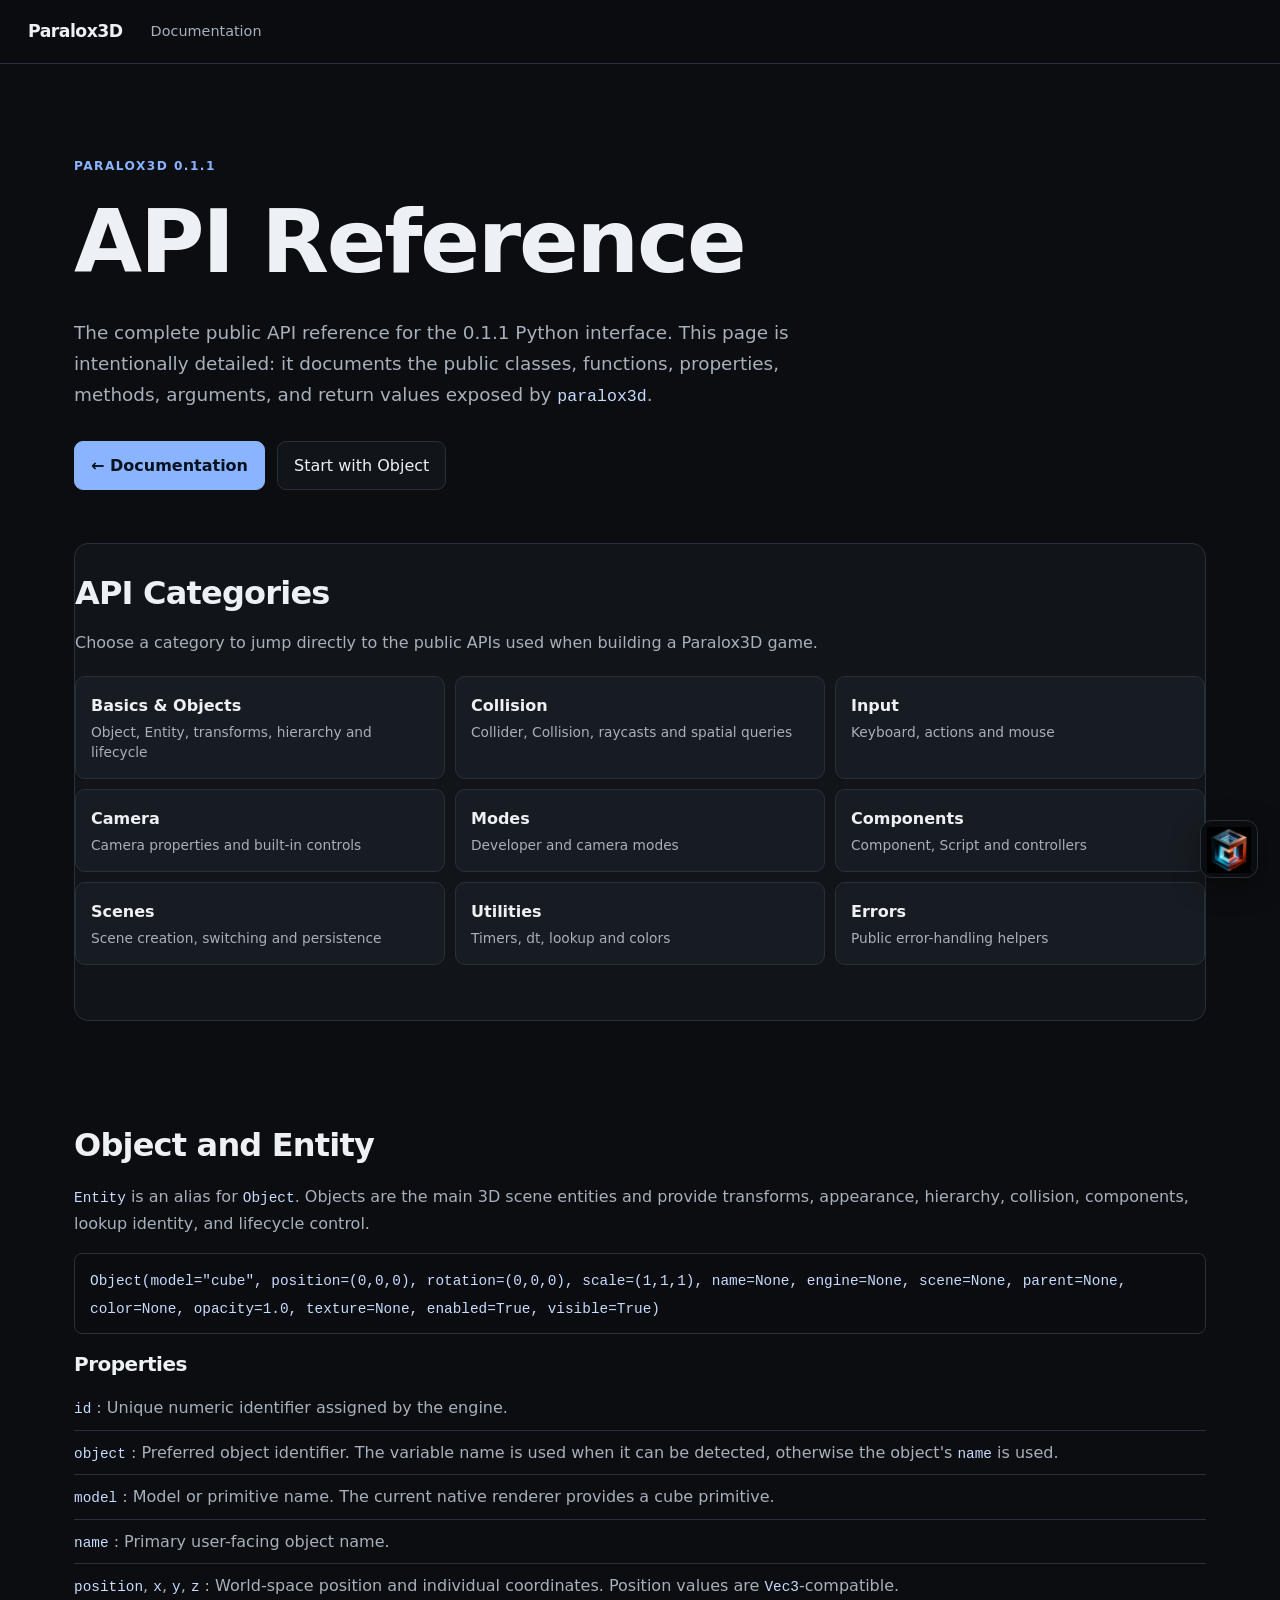
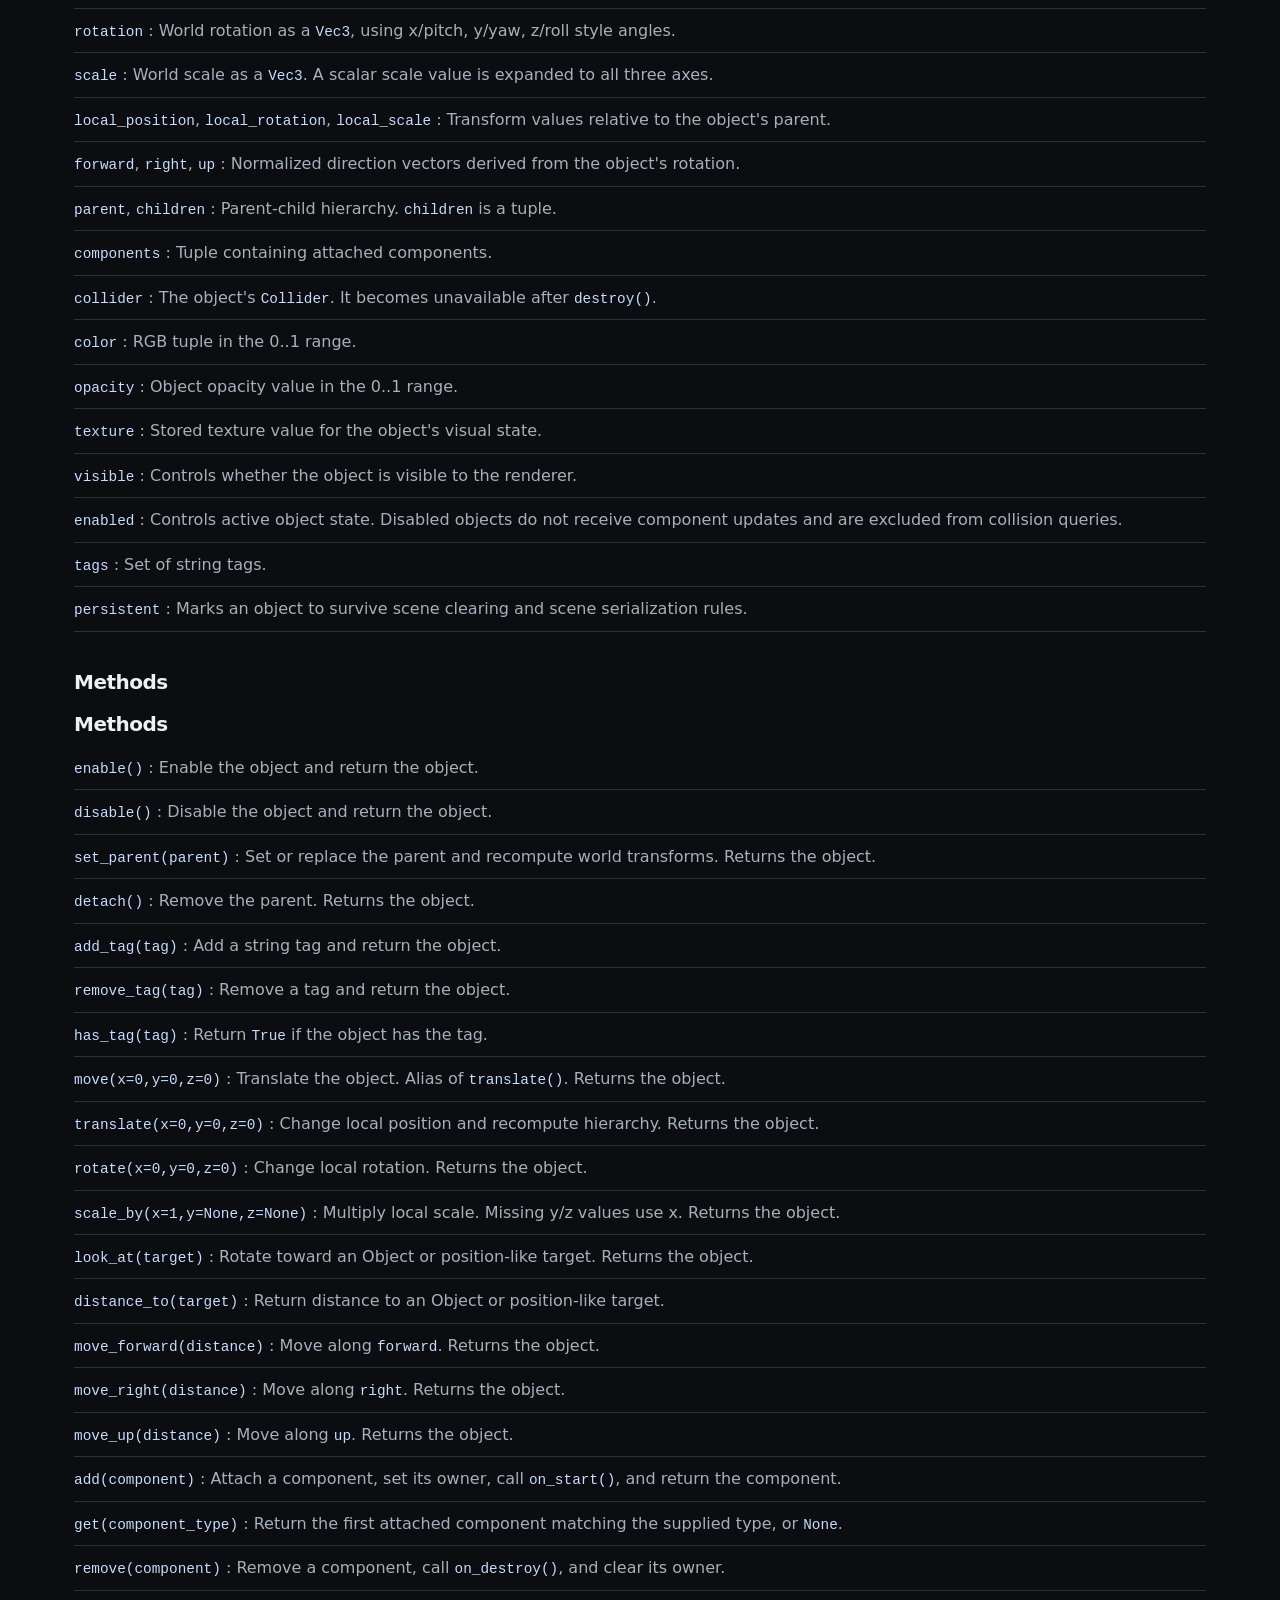
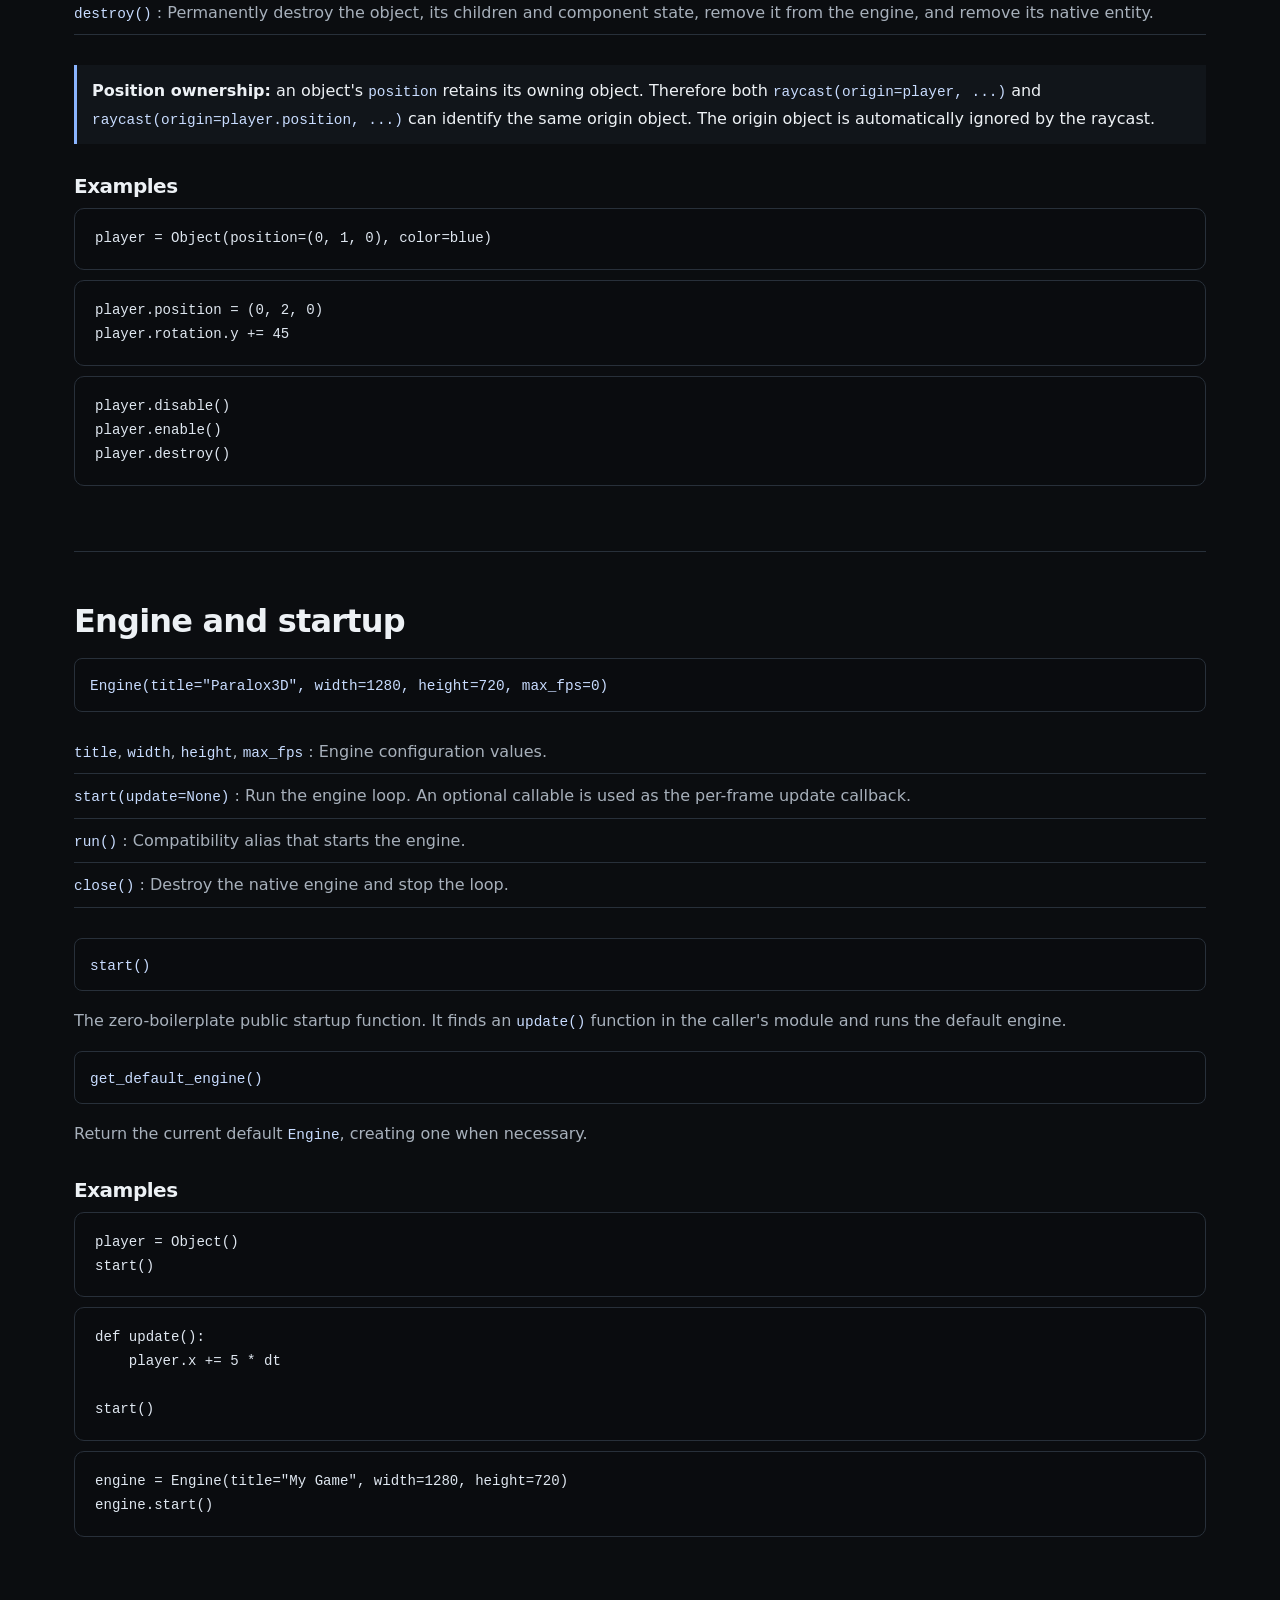
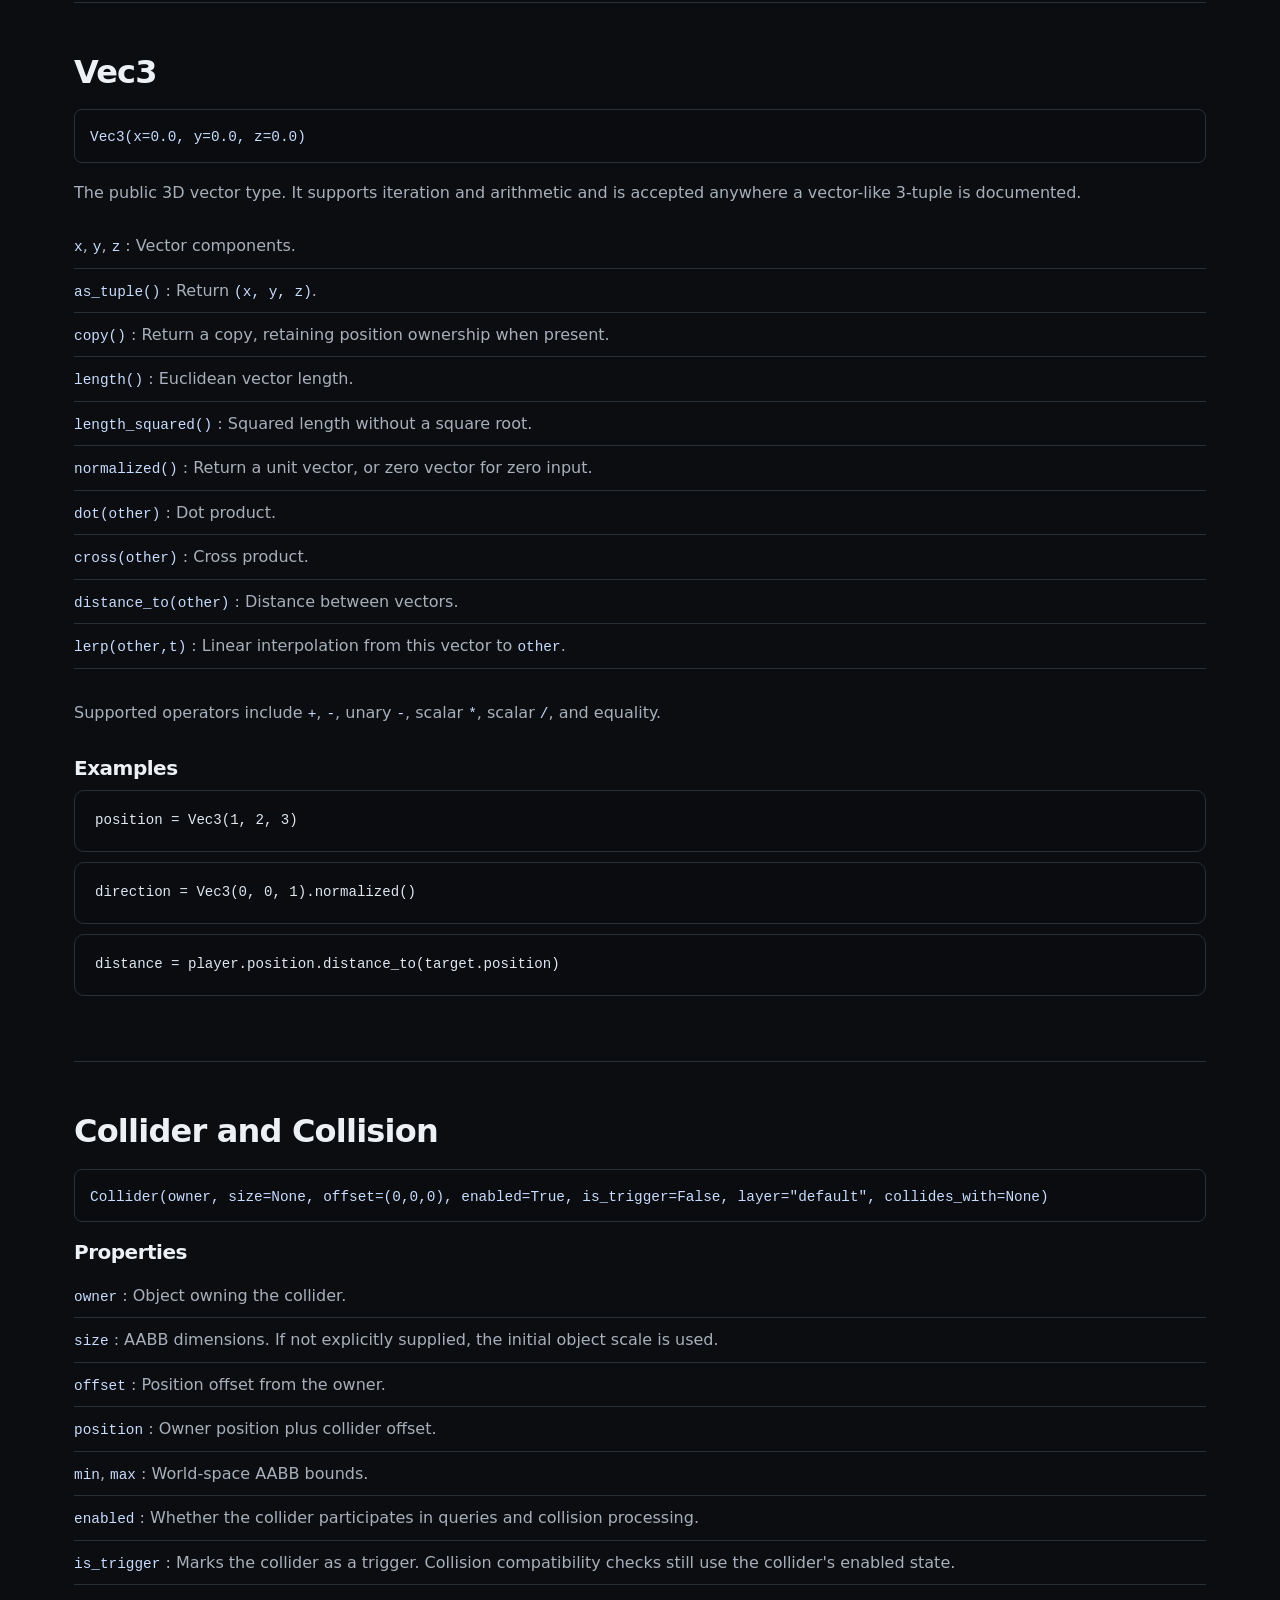
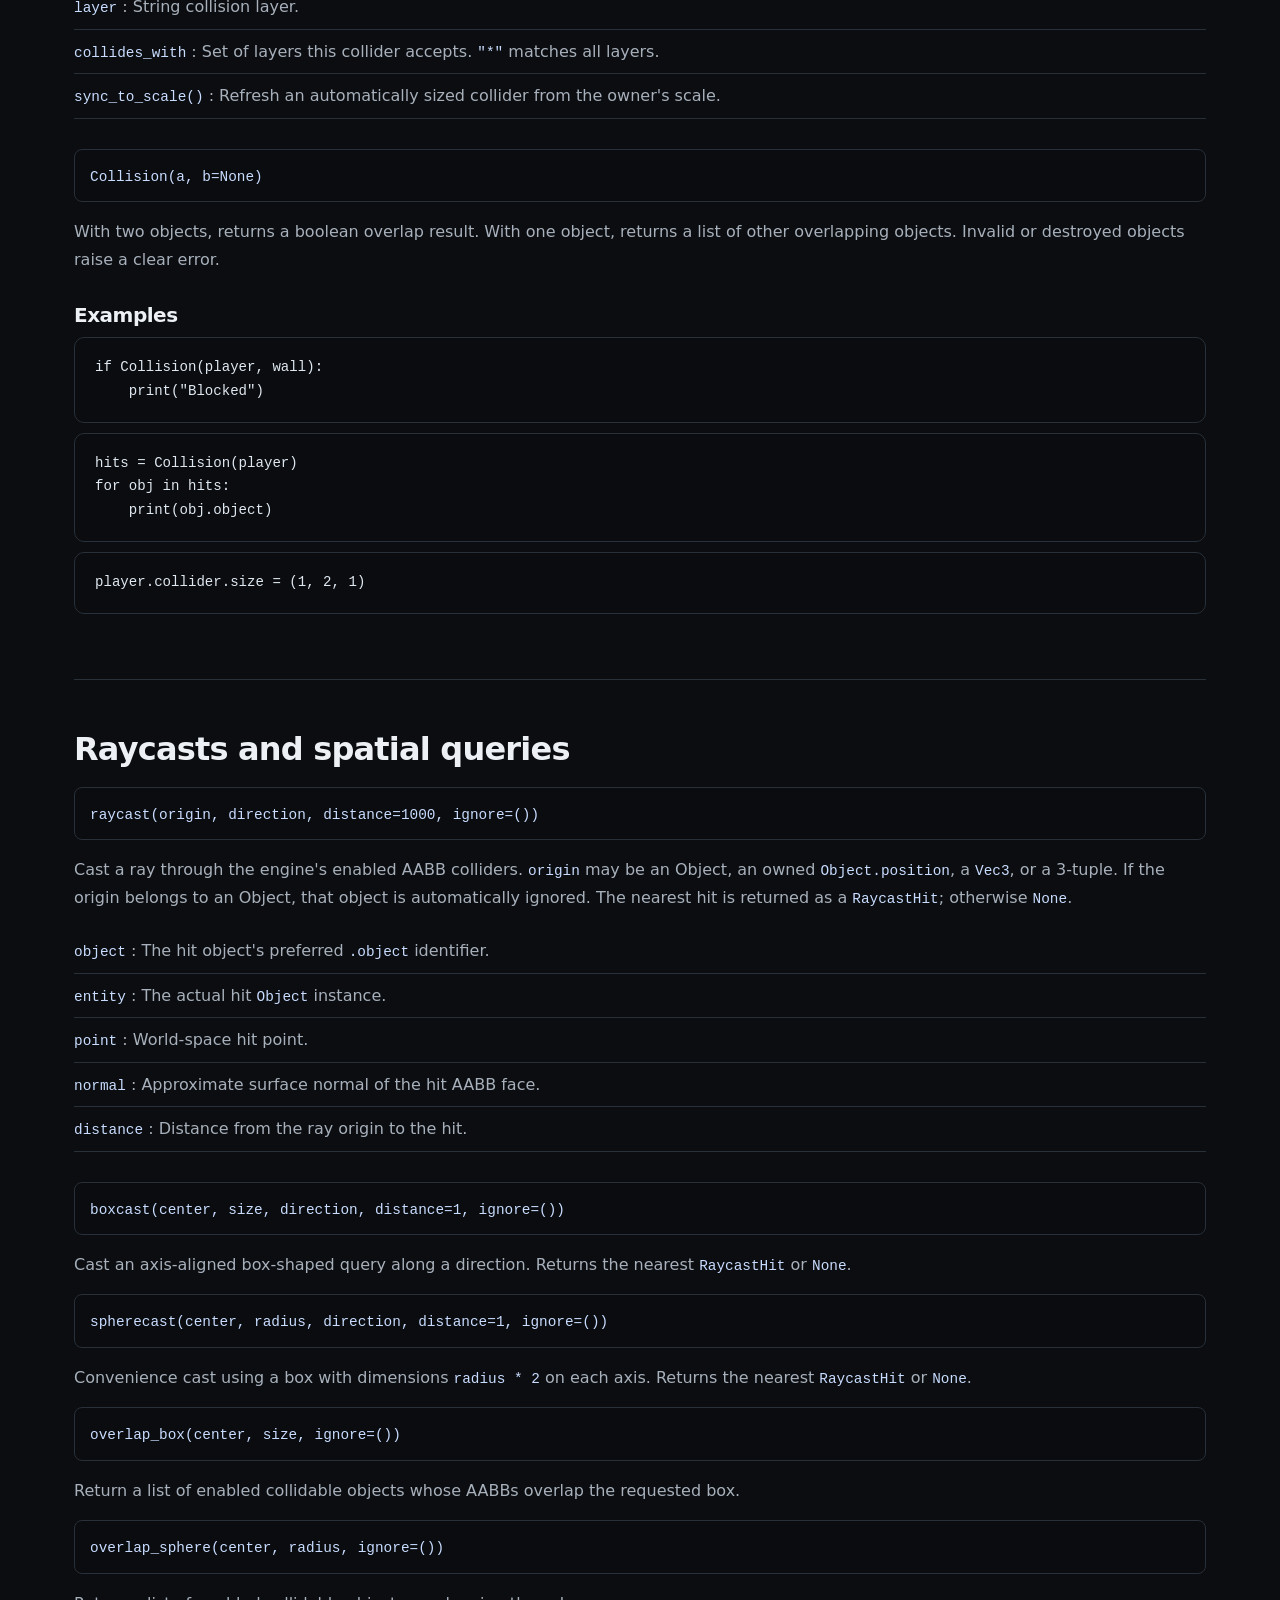
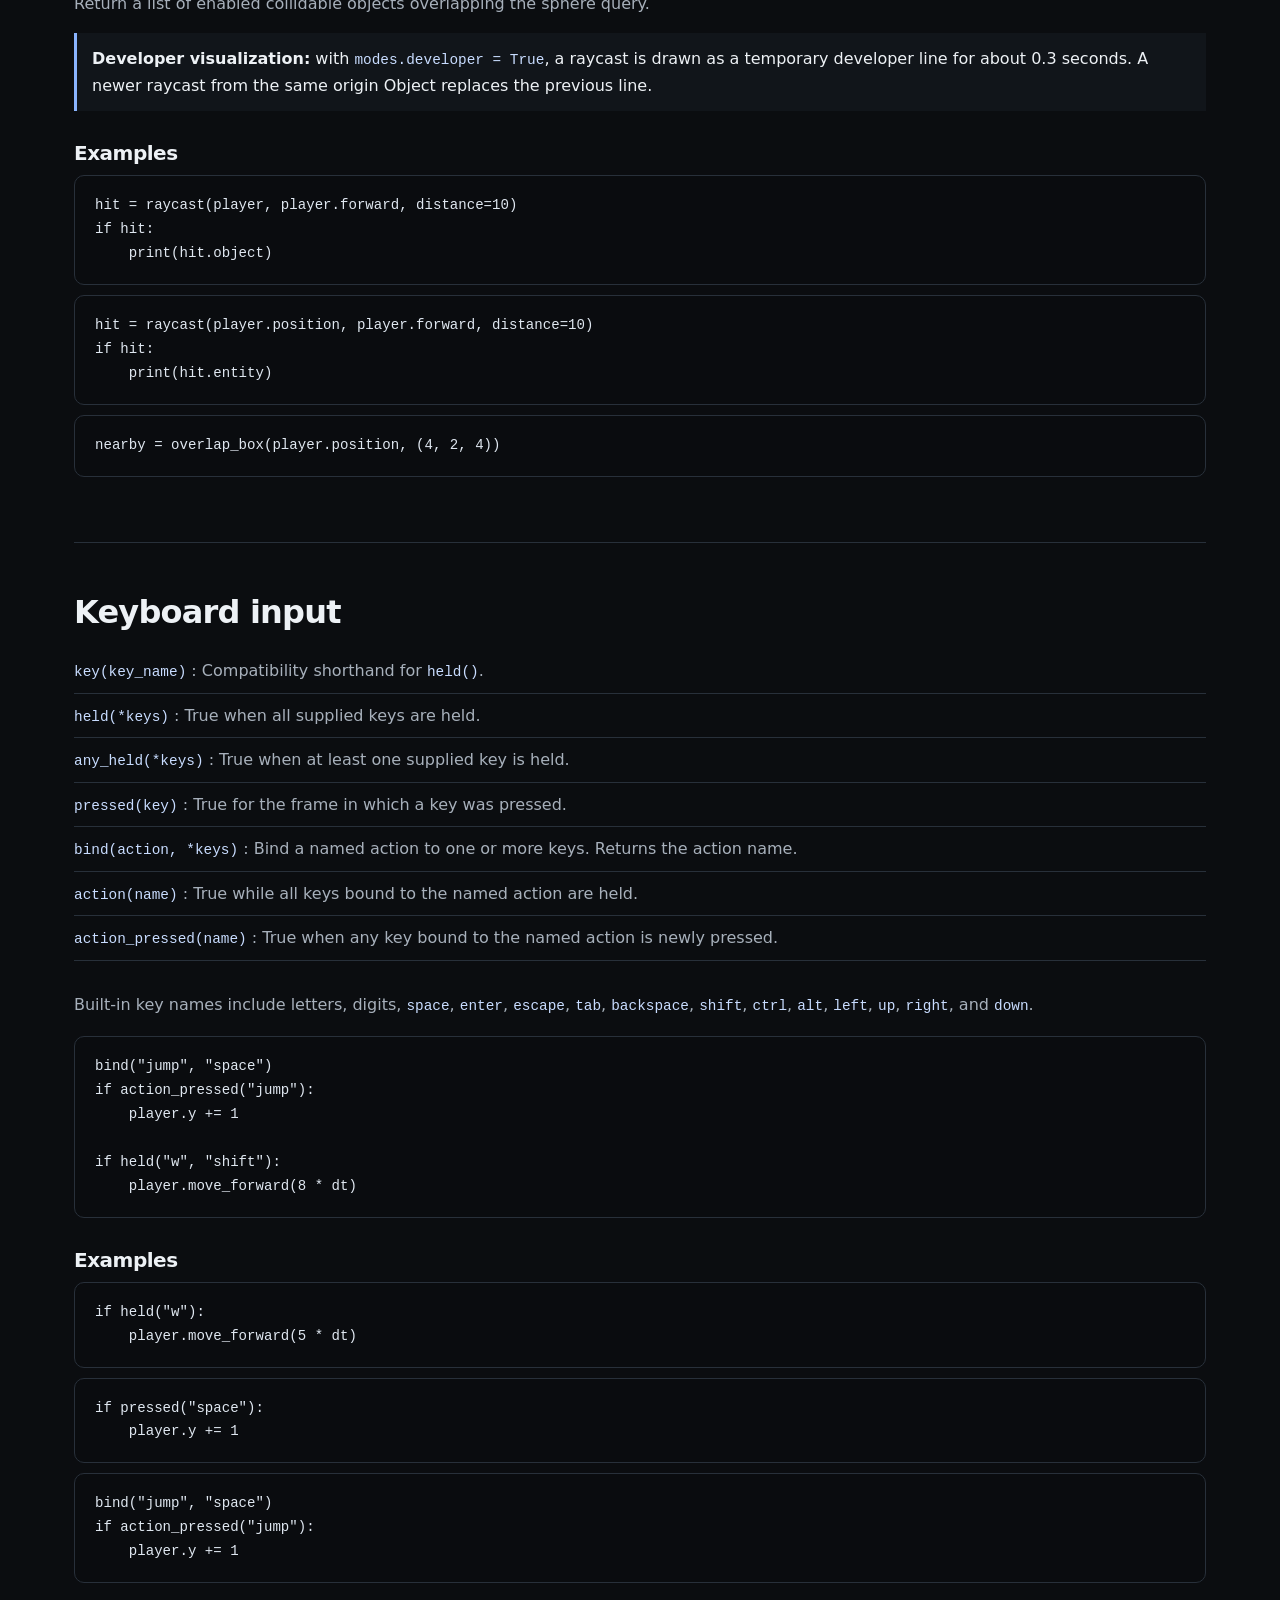
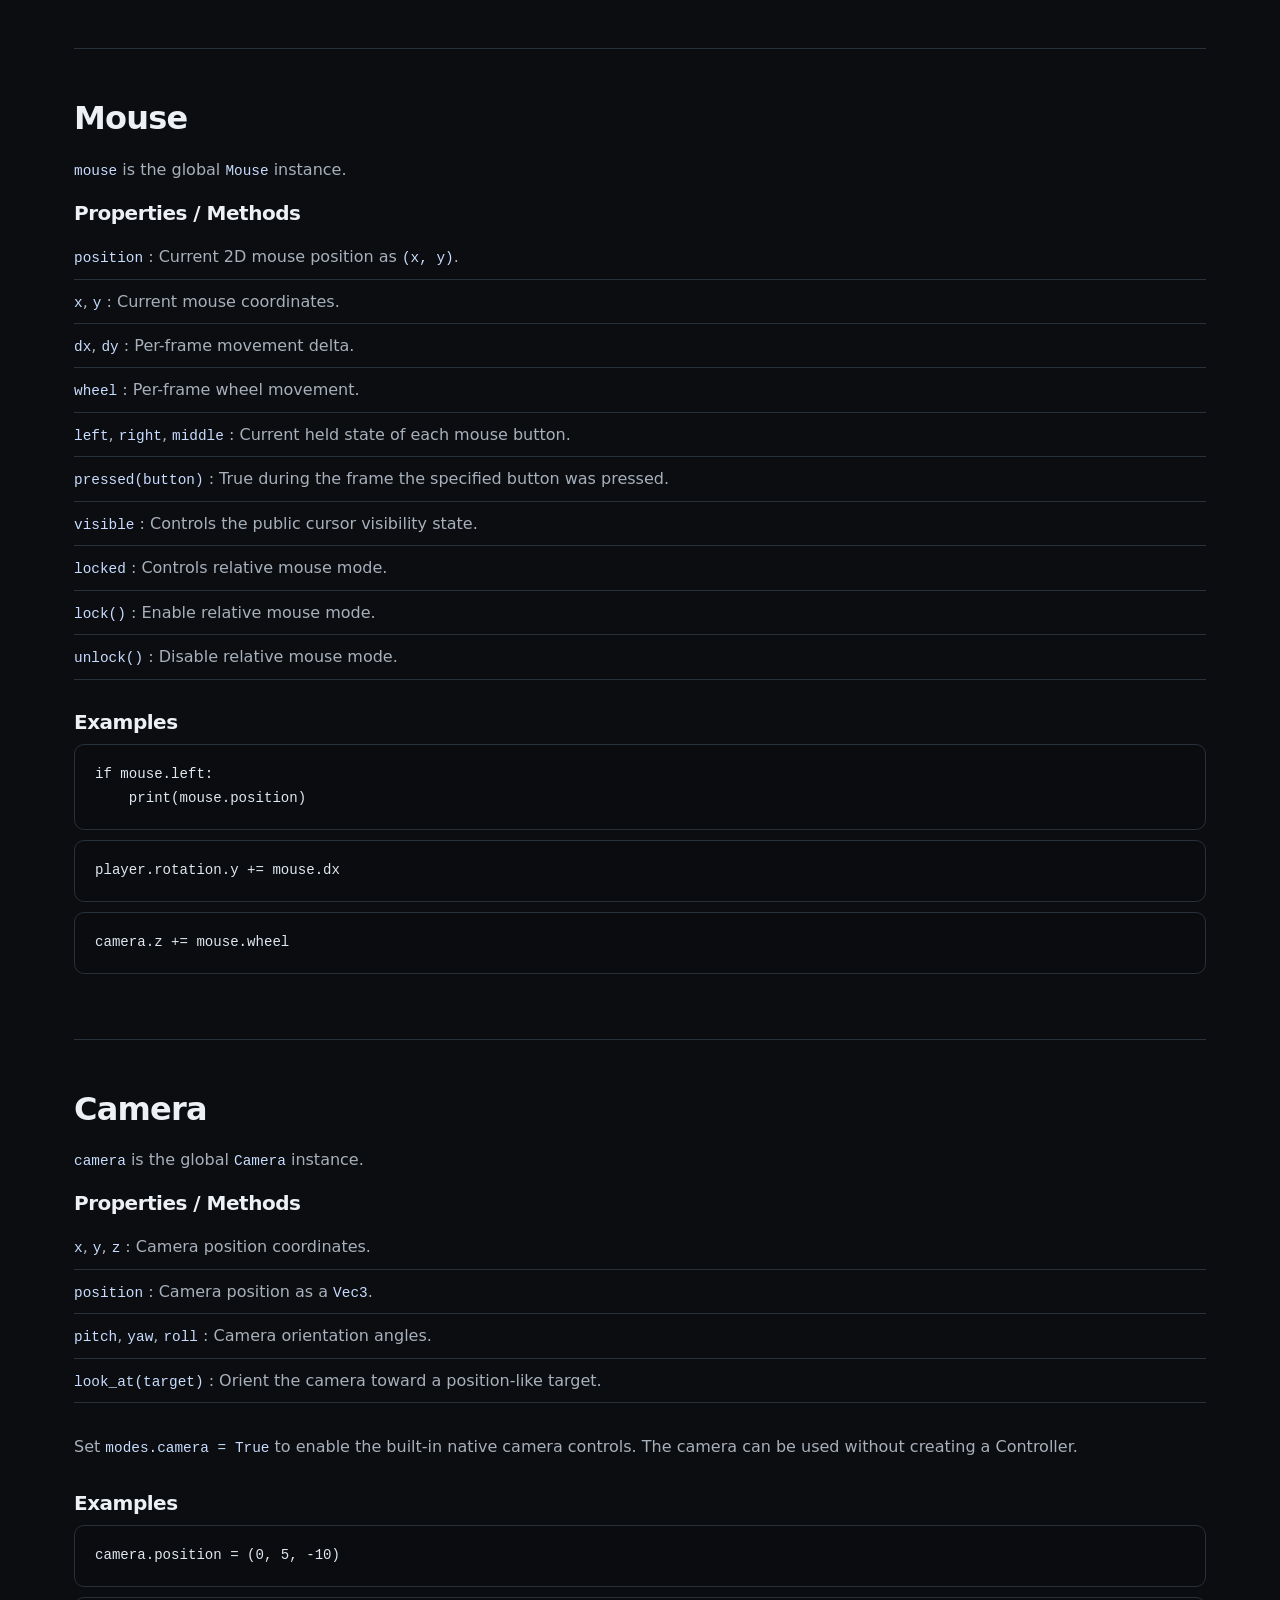
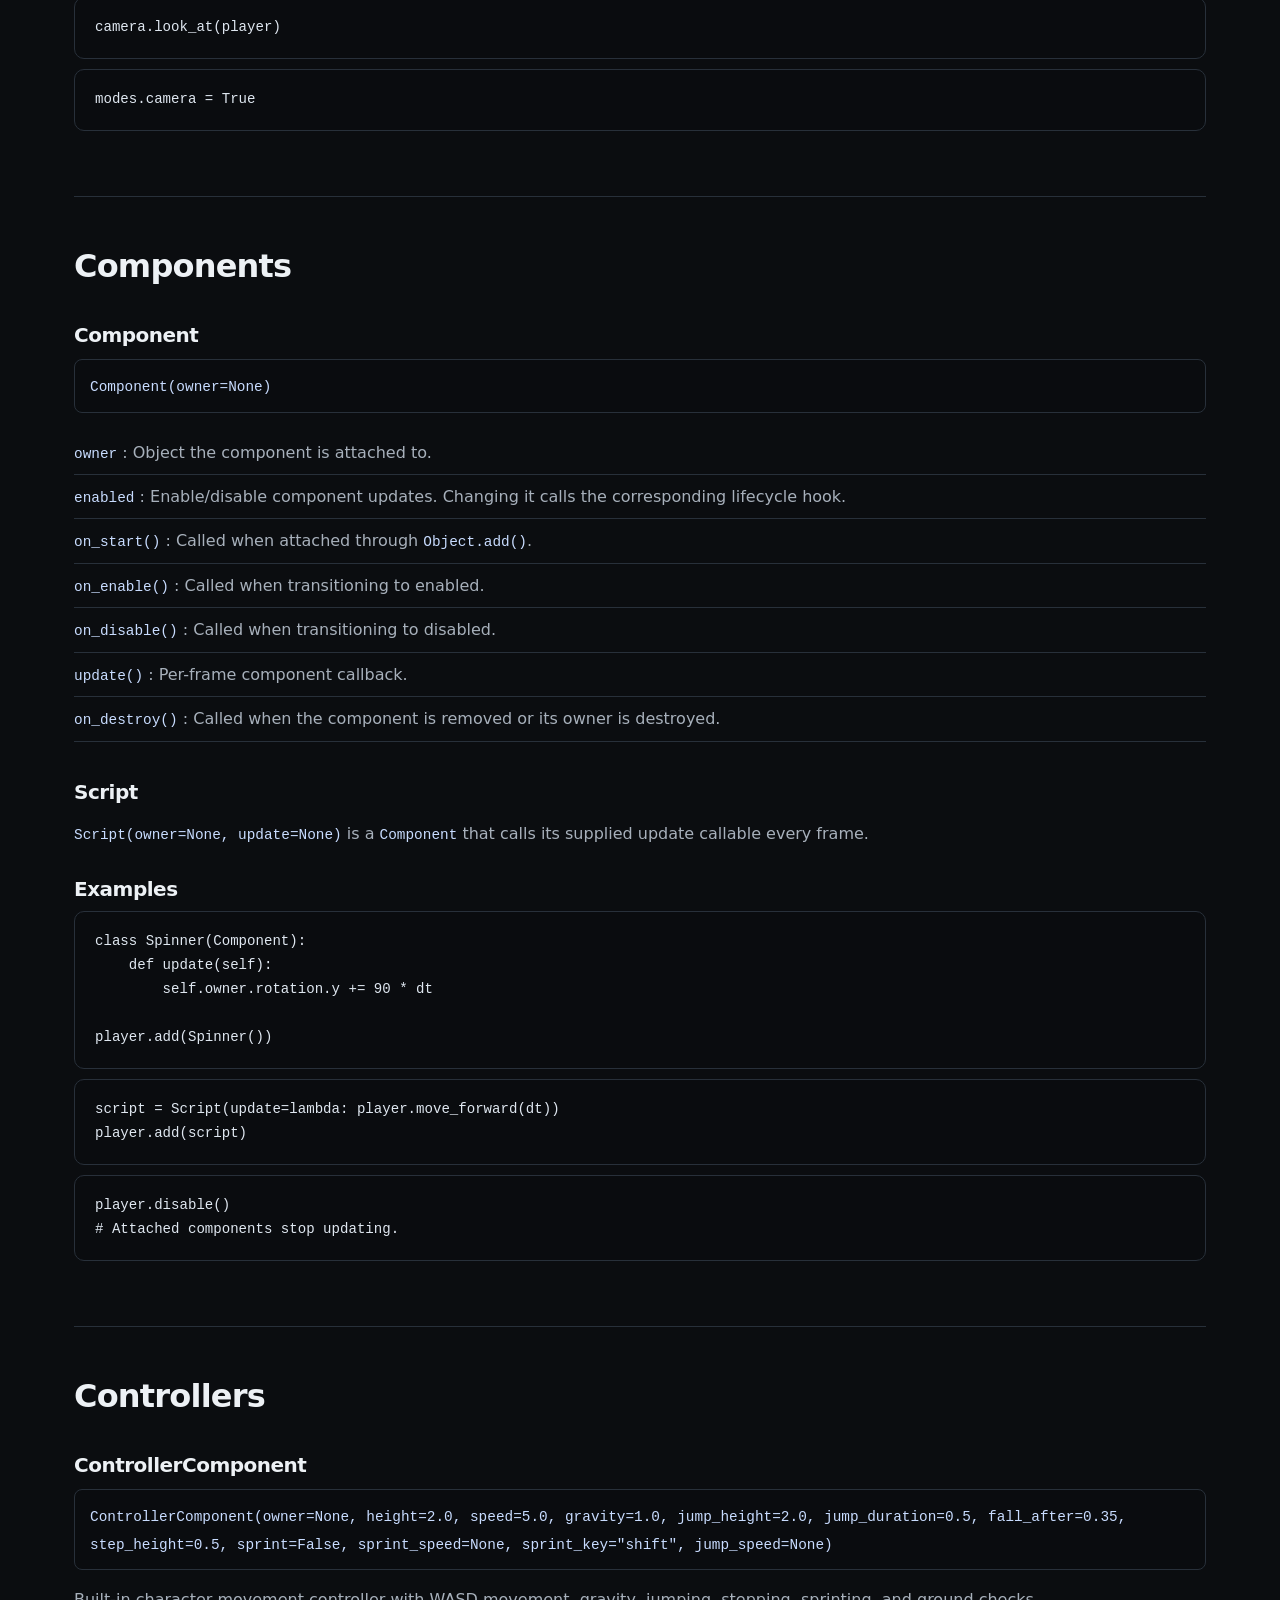
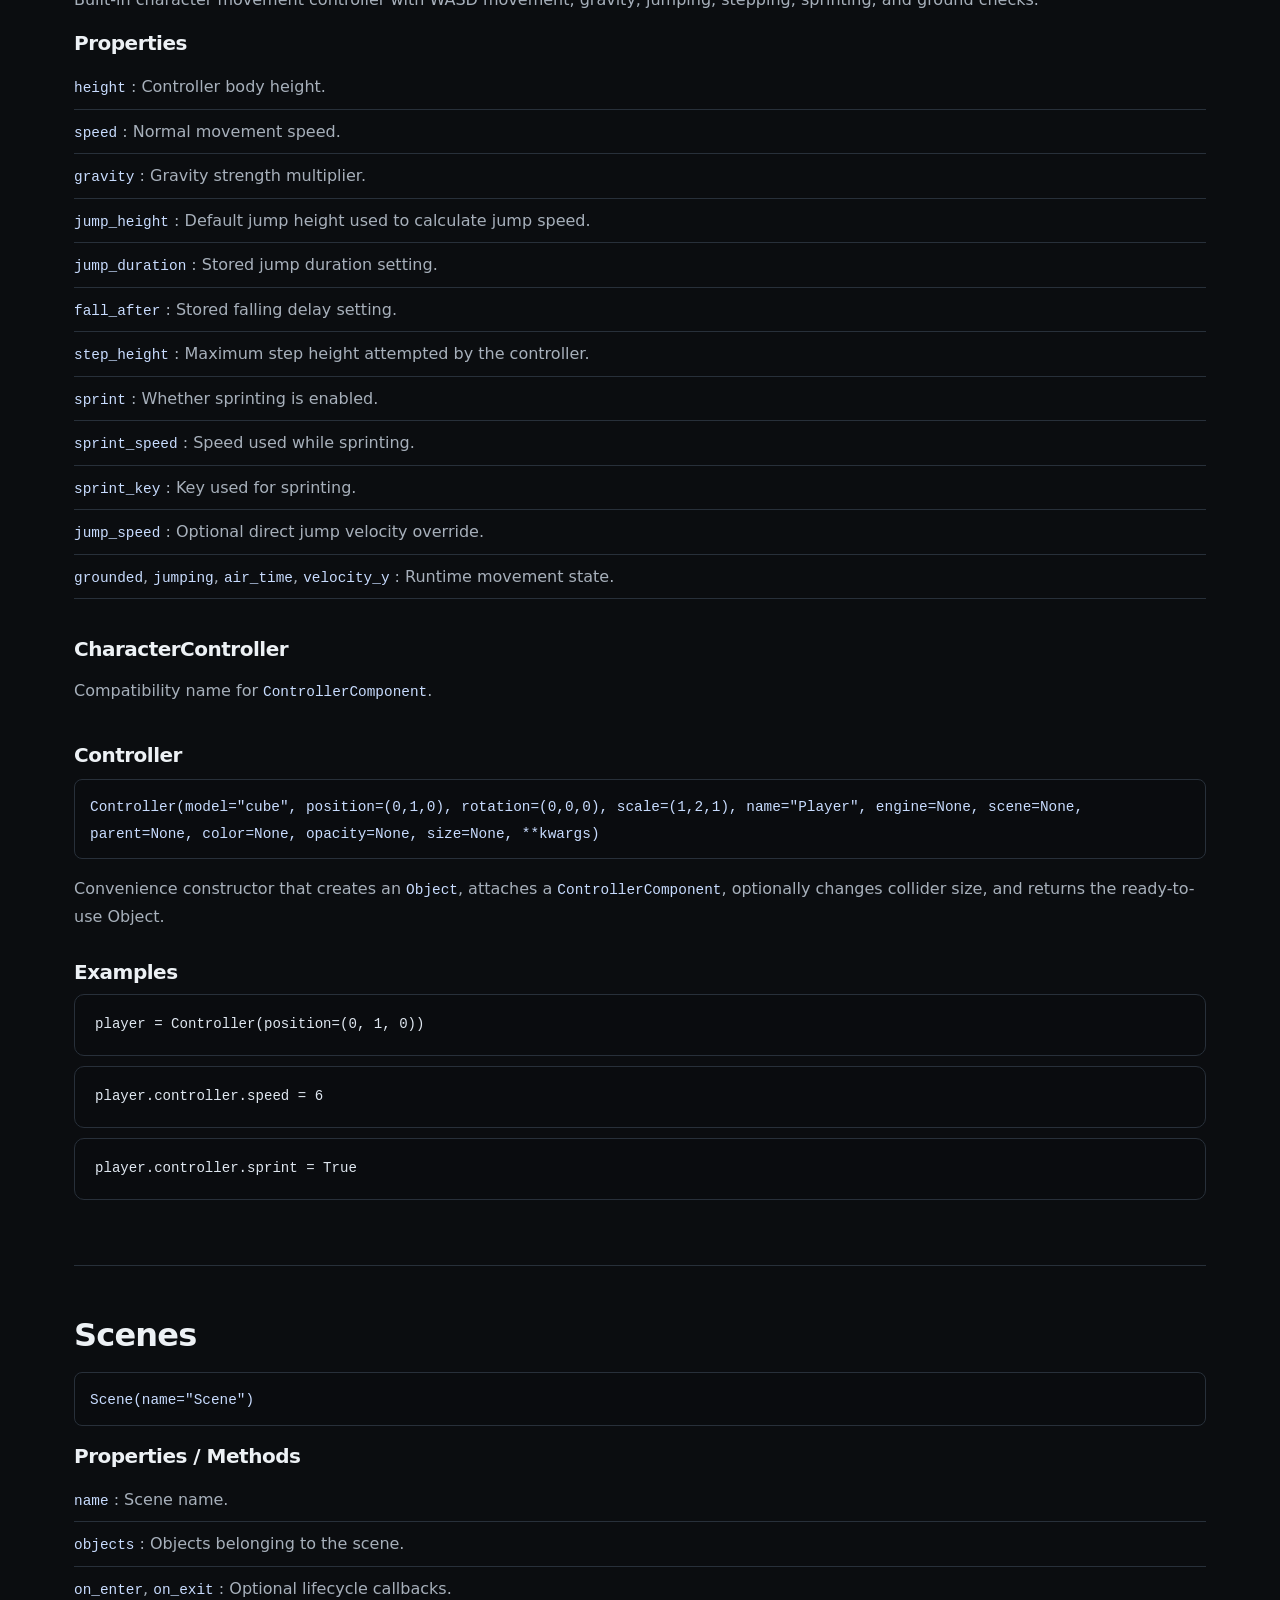
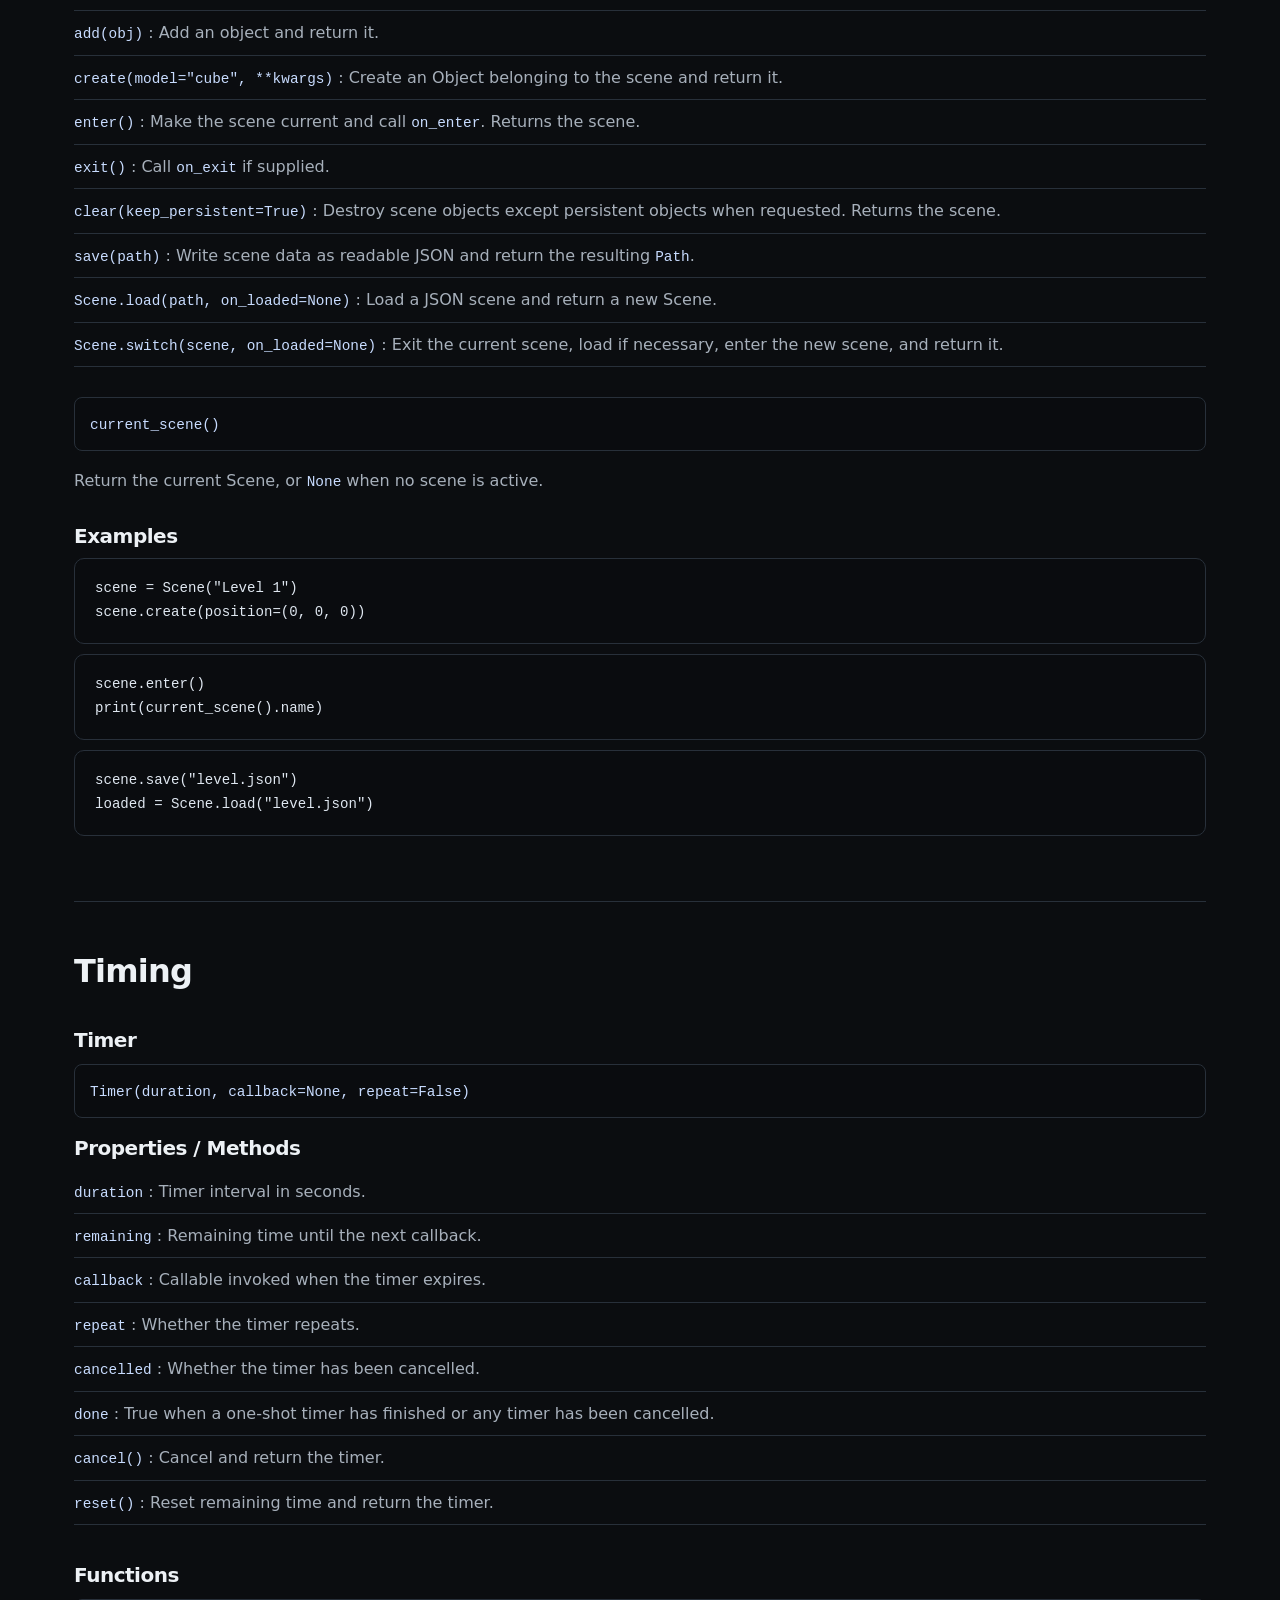
==== commit 95091472: "Remove API page navigation sidebar" ====
--- a/docs/api.html
+++ b/docs/api.html
@@ -12,9 +12,7 @@
 <header class="topbar">
 <a class="brand" href="index.html">Paralox3D</a>
 <button class="menu-button" aria-label="Toggle navigation" aria-expanded="false">Menu</button>
-<nav id="nav">
-<a href="index.html">Documentation</a><a href="#object">Object</a><a href="#collision">Collision</a><a href="#input">Input</a><a href="#camera">Camera</a><a href="#components">Components</a><a href="#scene">Scenes</a><a href="#timing">Timing</a><a href="#math">Math</a><a href="#errors">Errors</a>
-</nav>
+<nav id="nav"><a href="index.html">Documentation</a></nav>
 </header>
 <main id="top">
 <section class="hero">
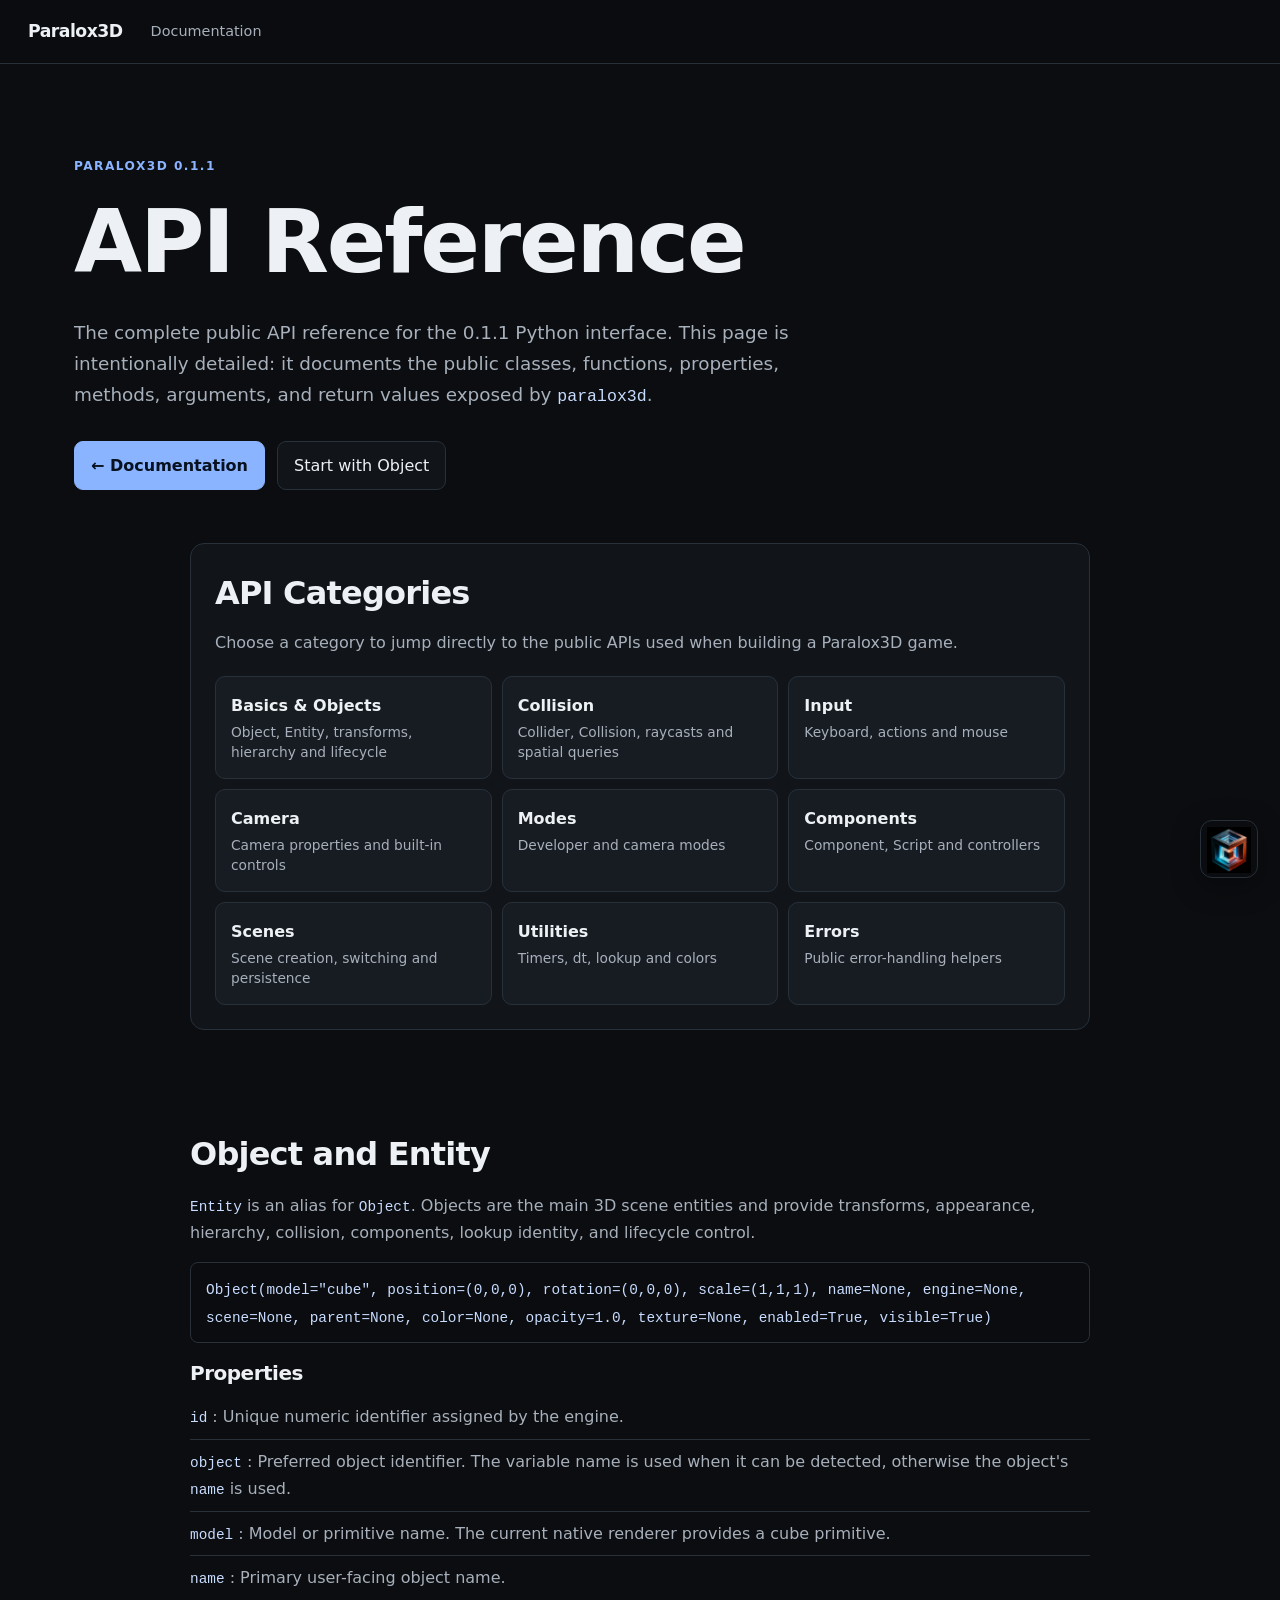
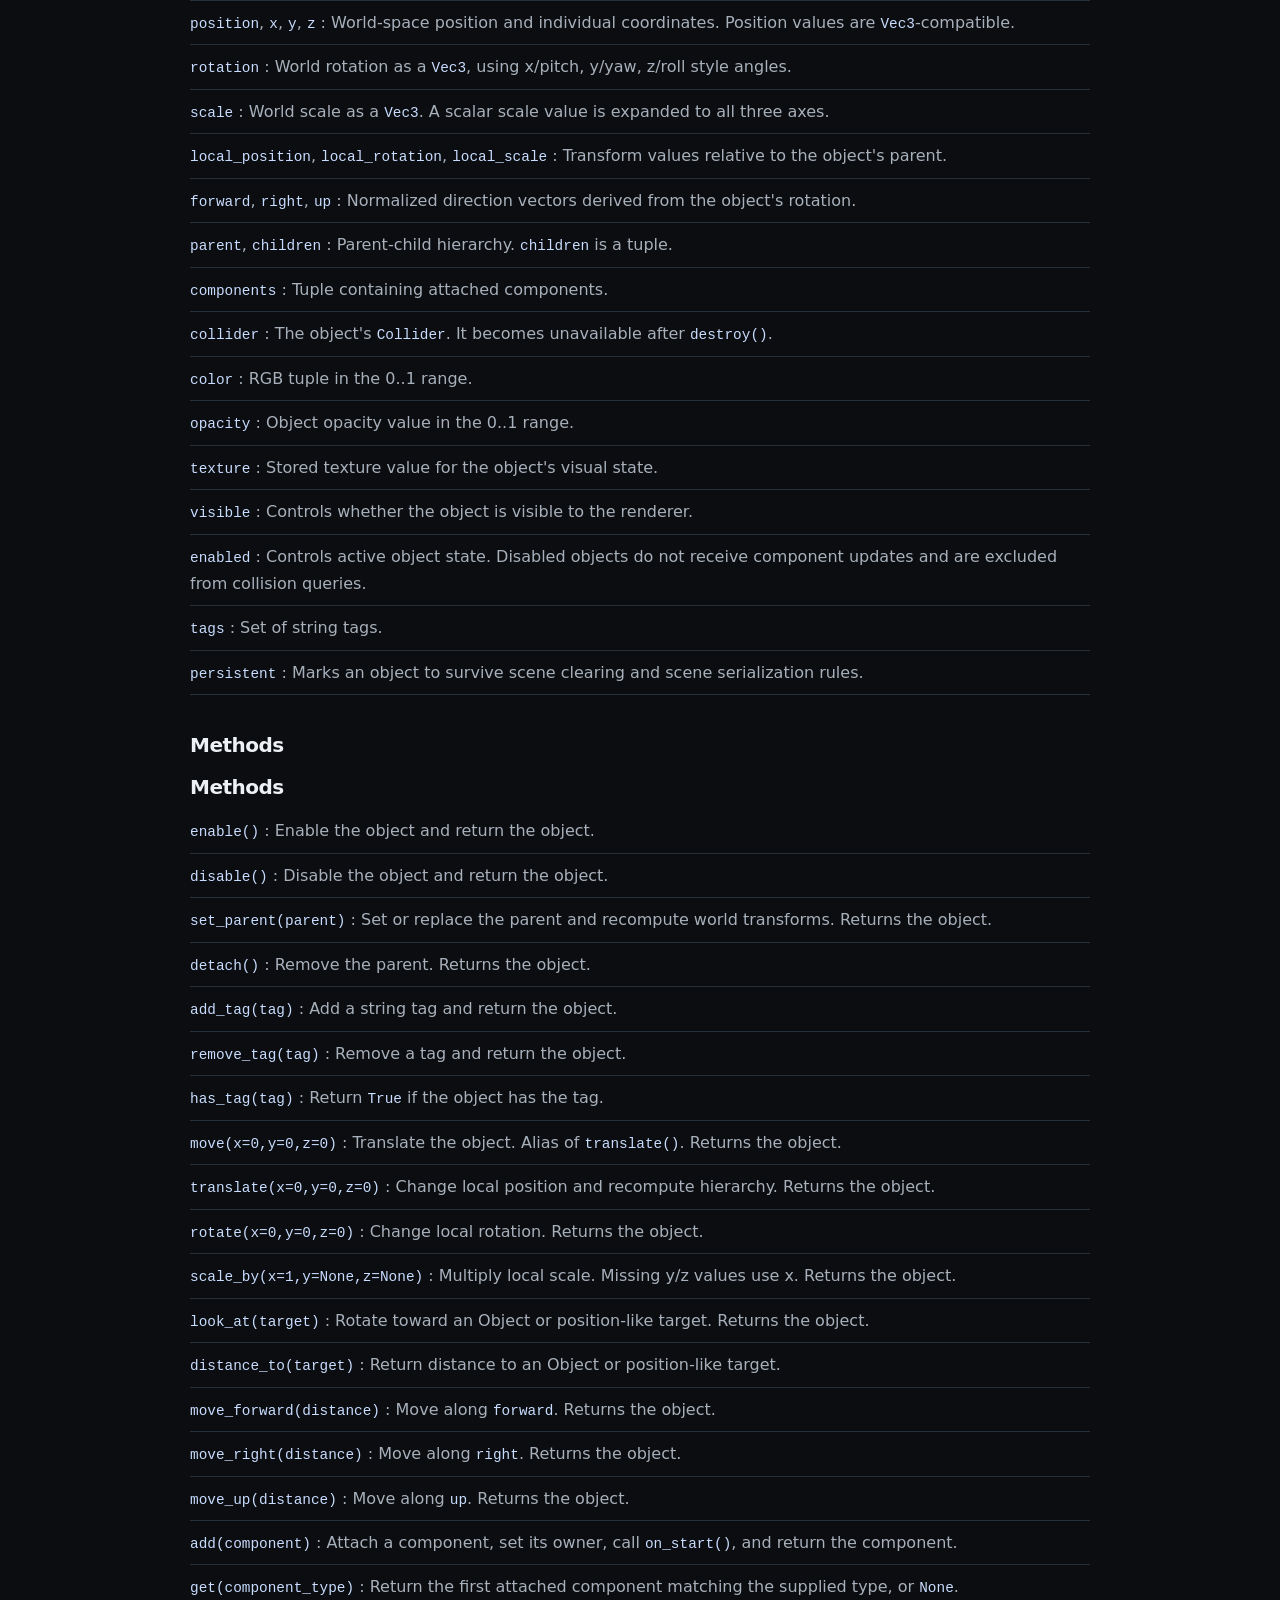
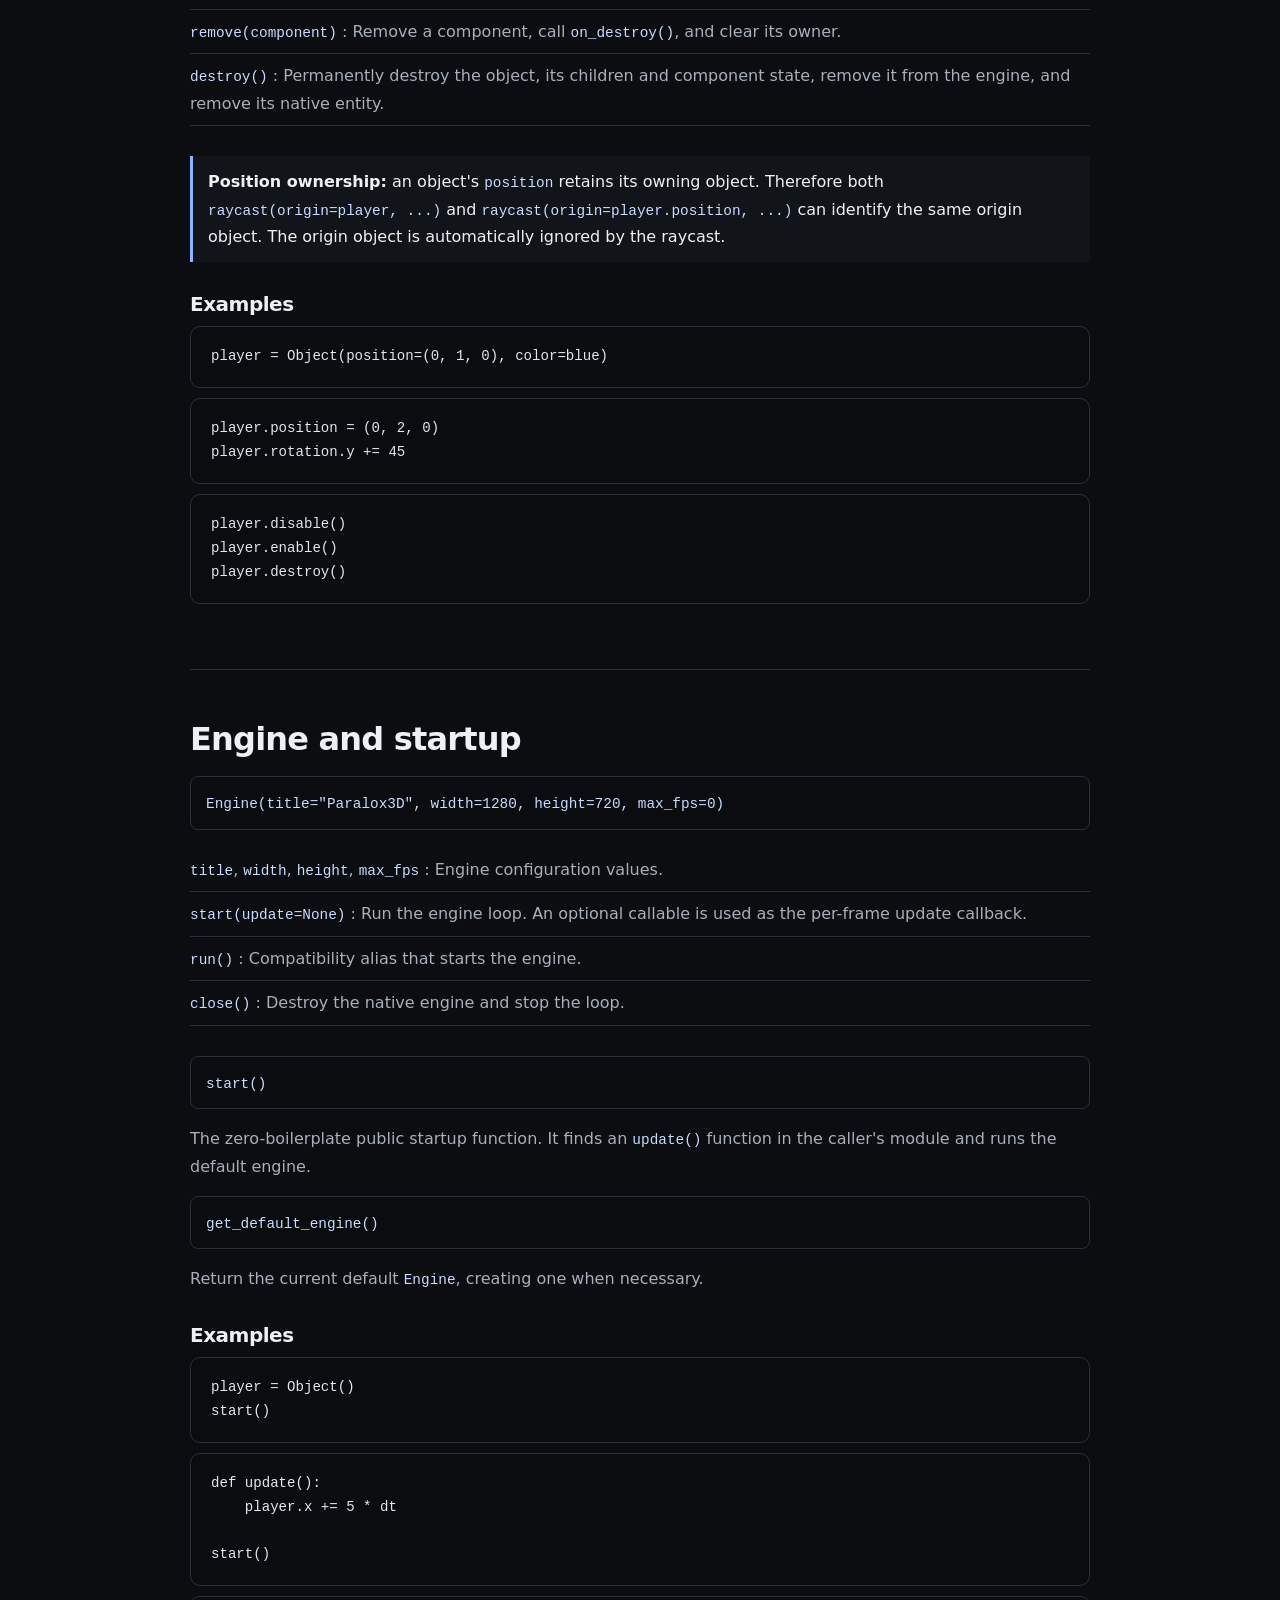
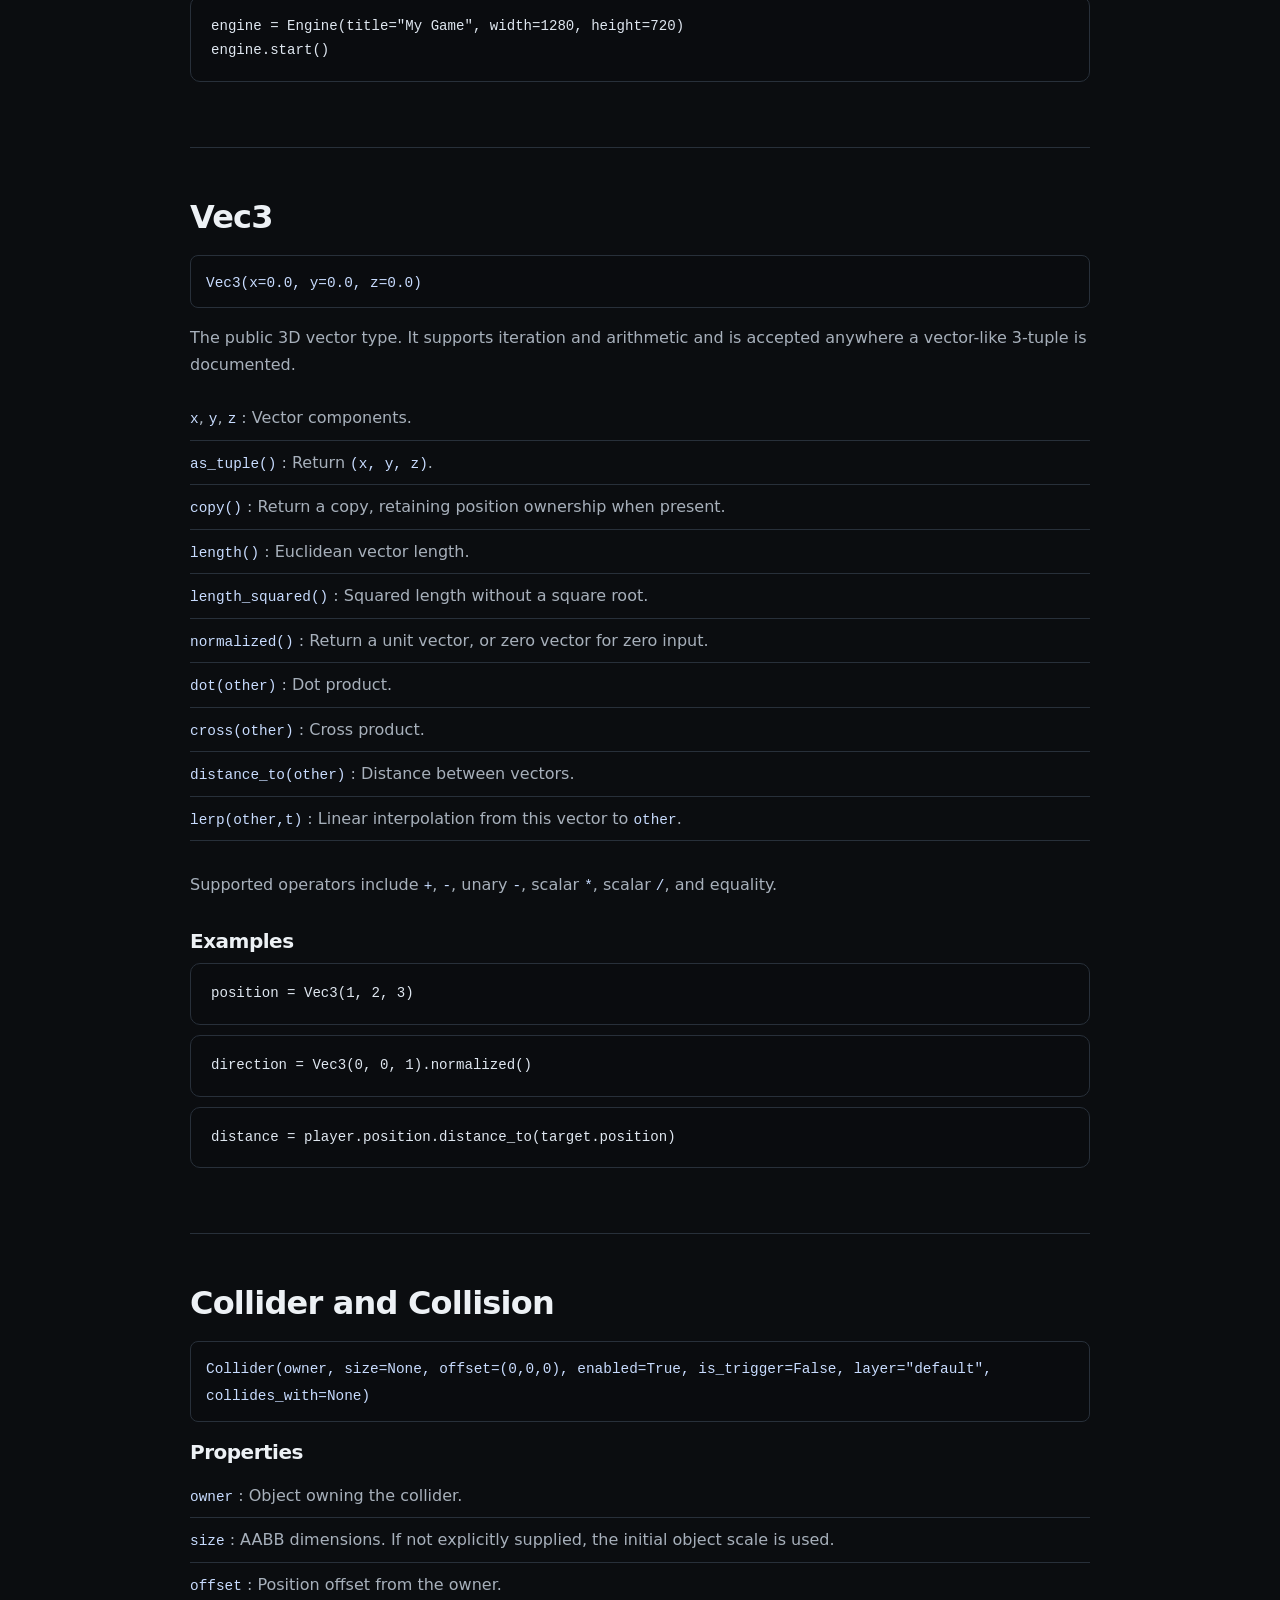
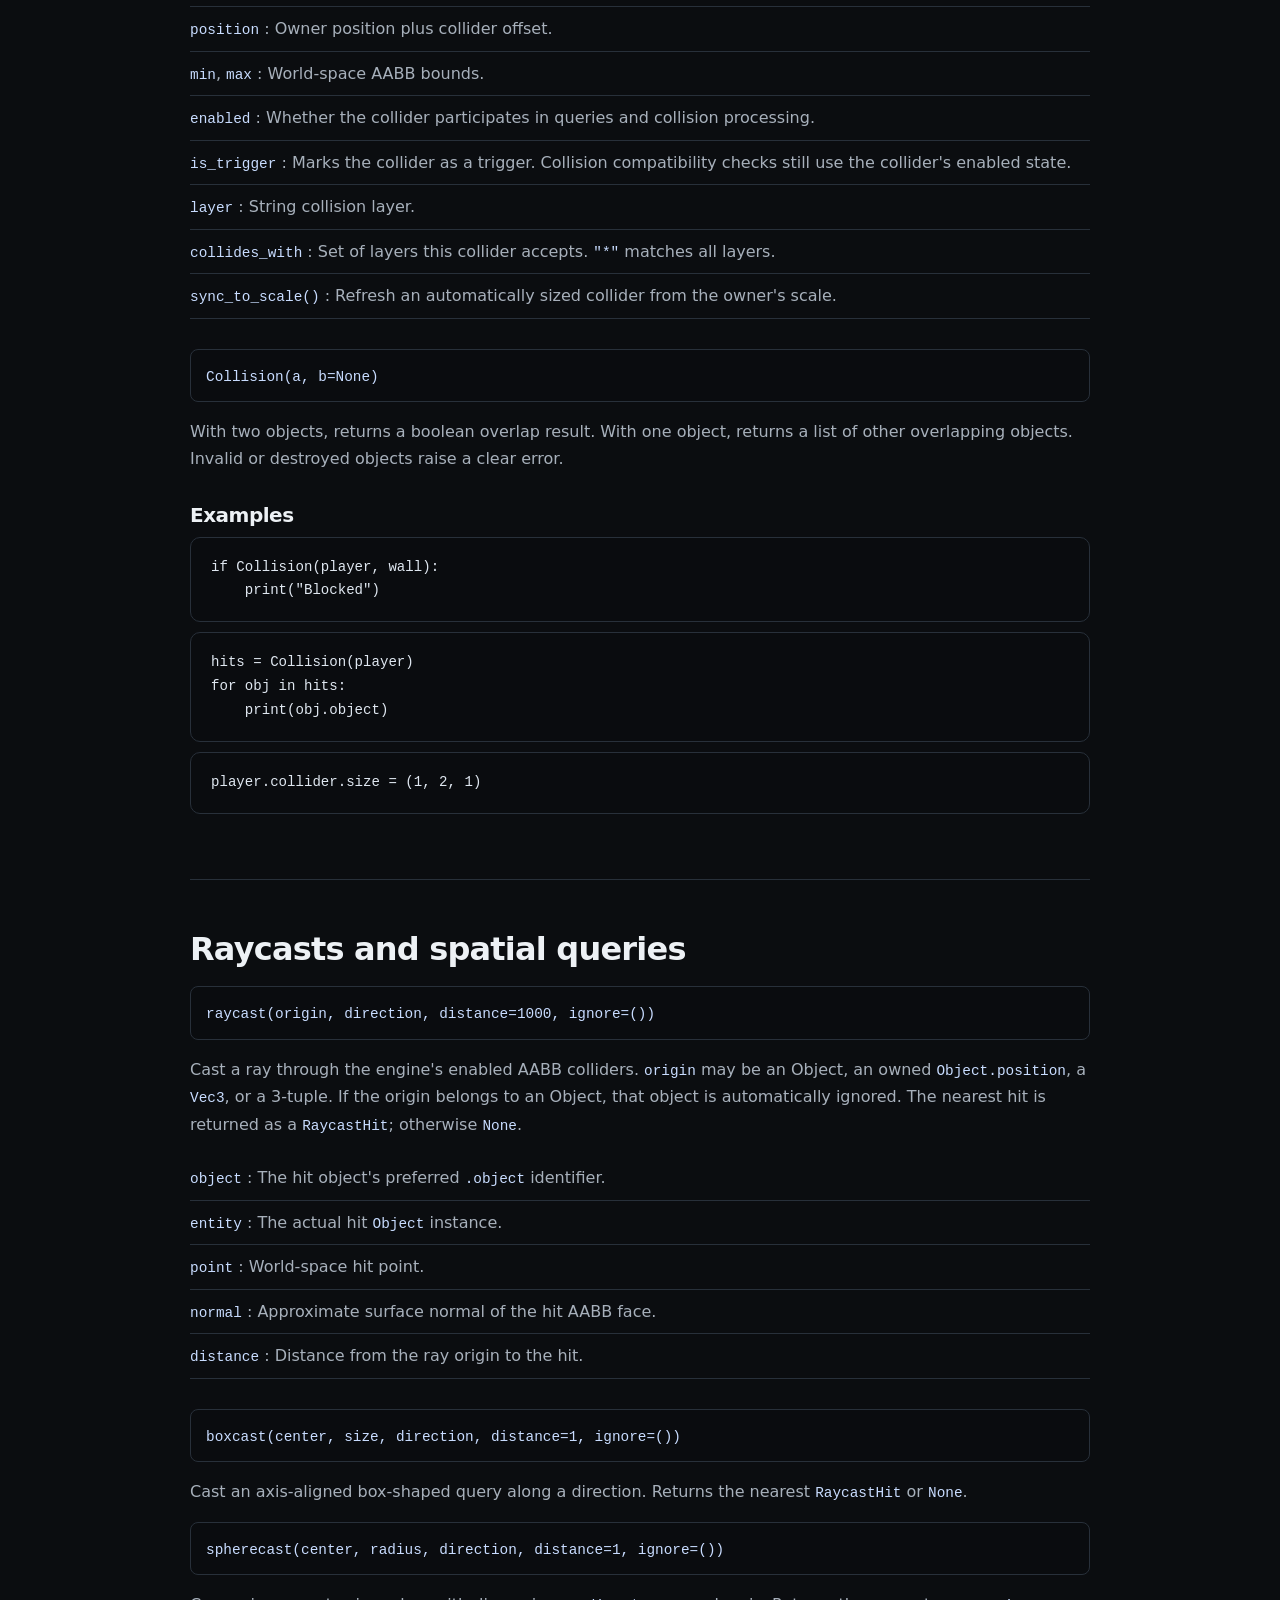
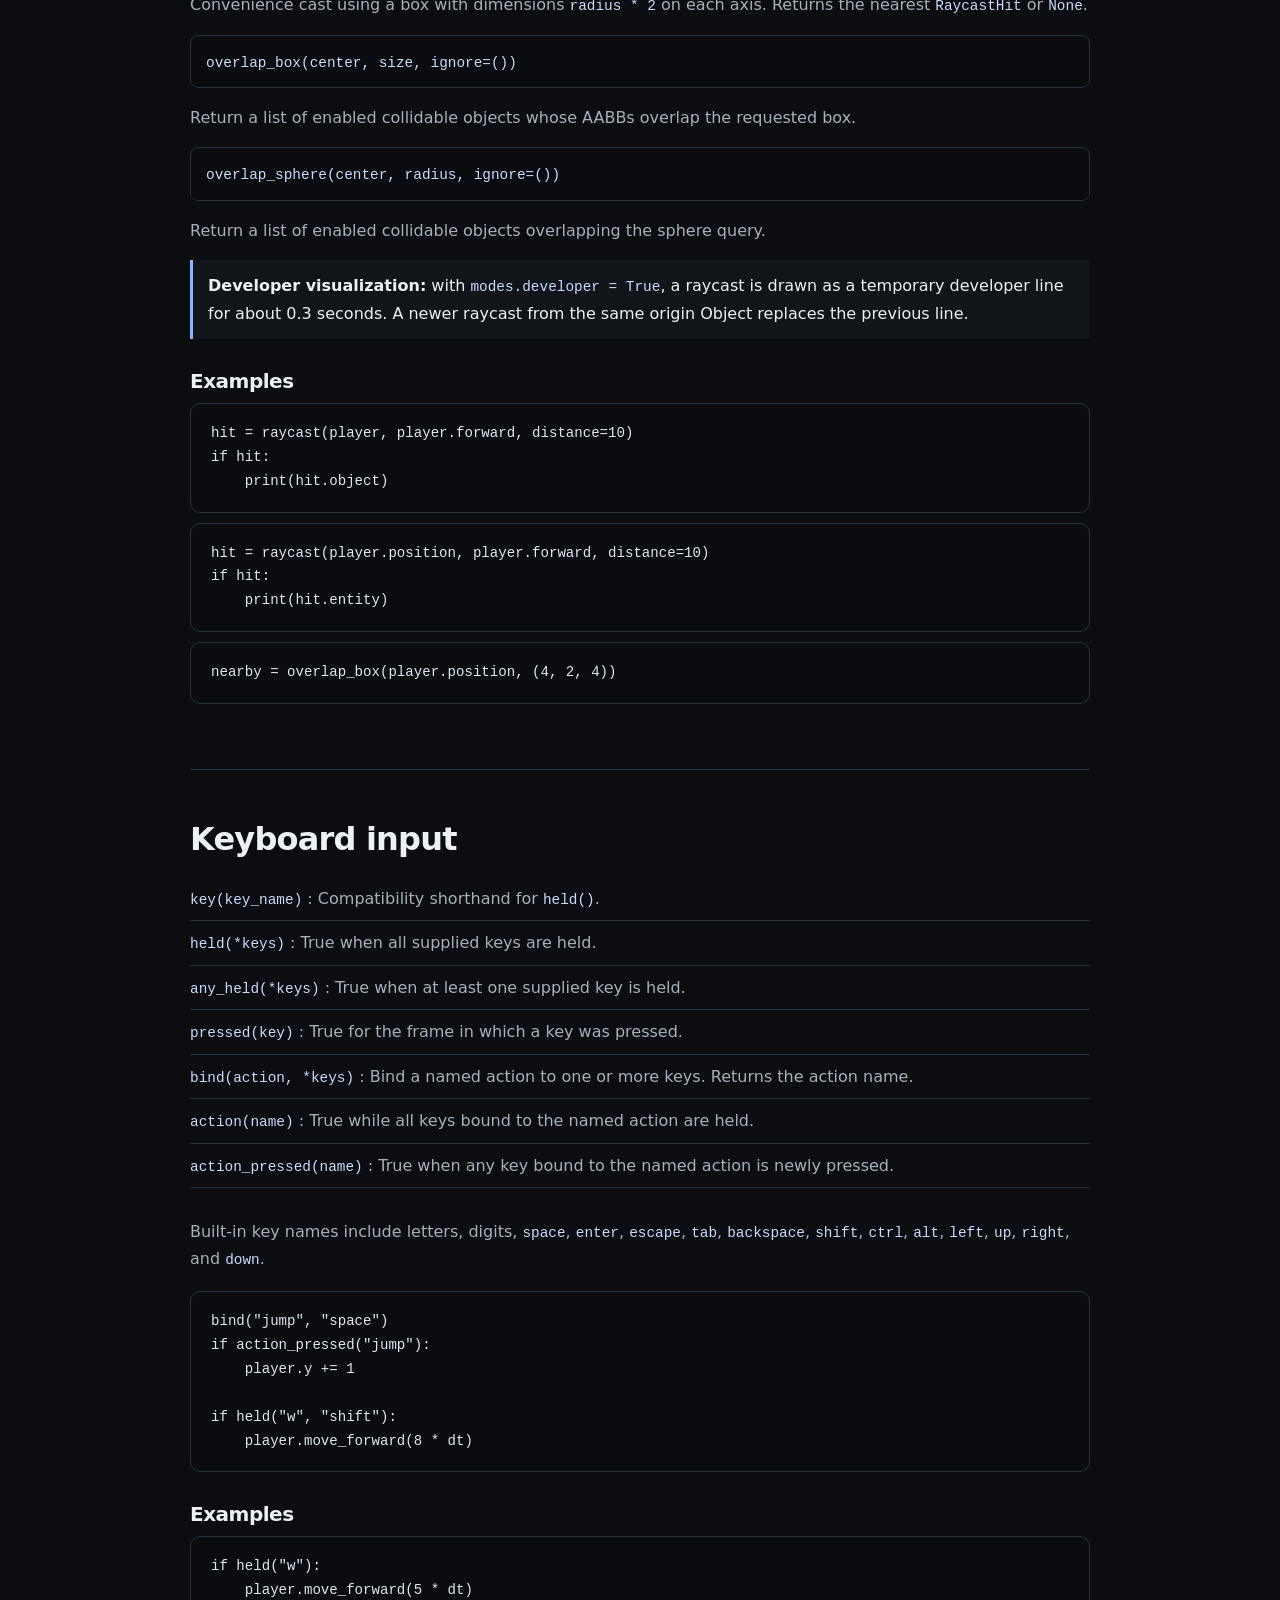
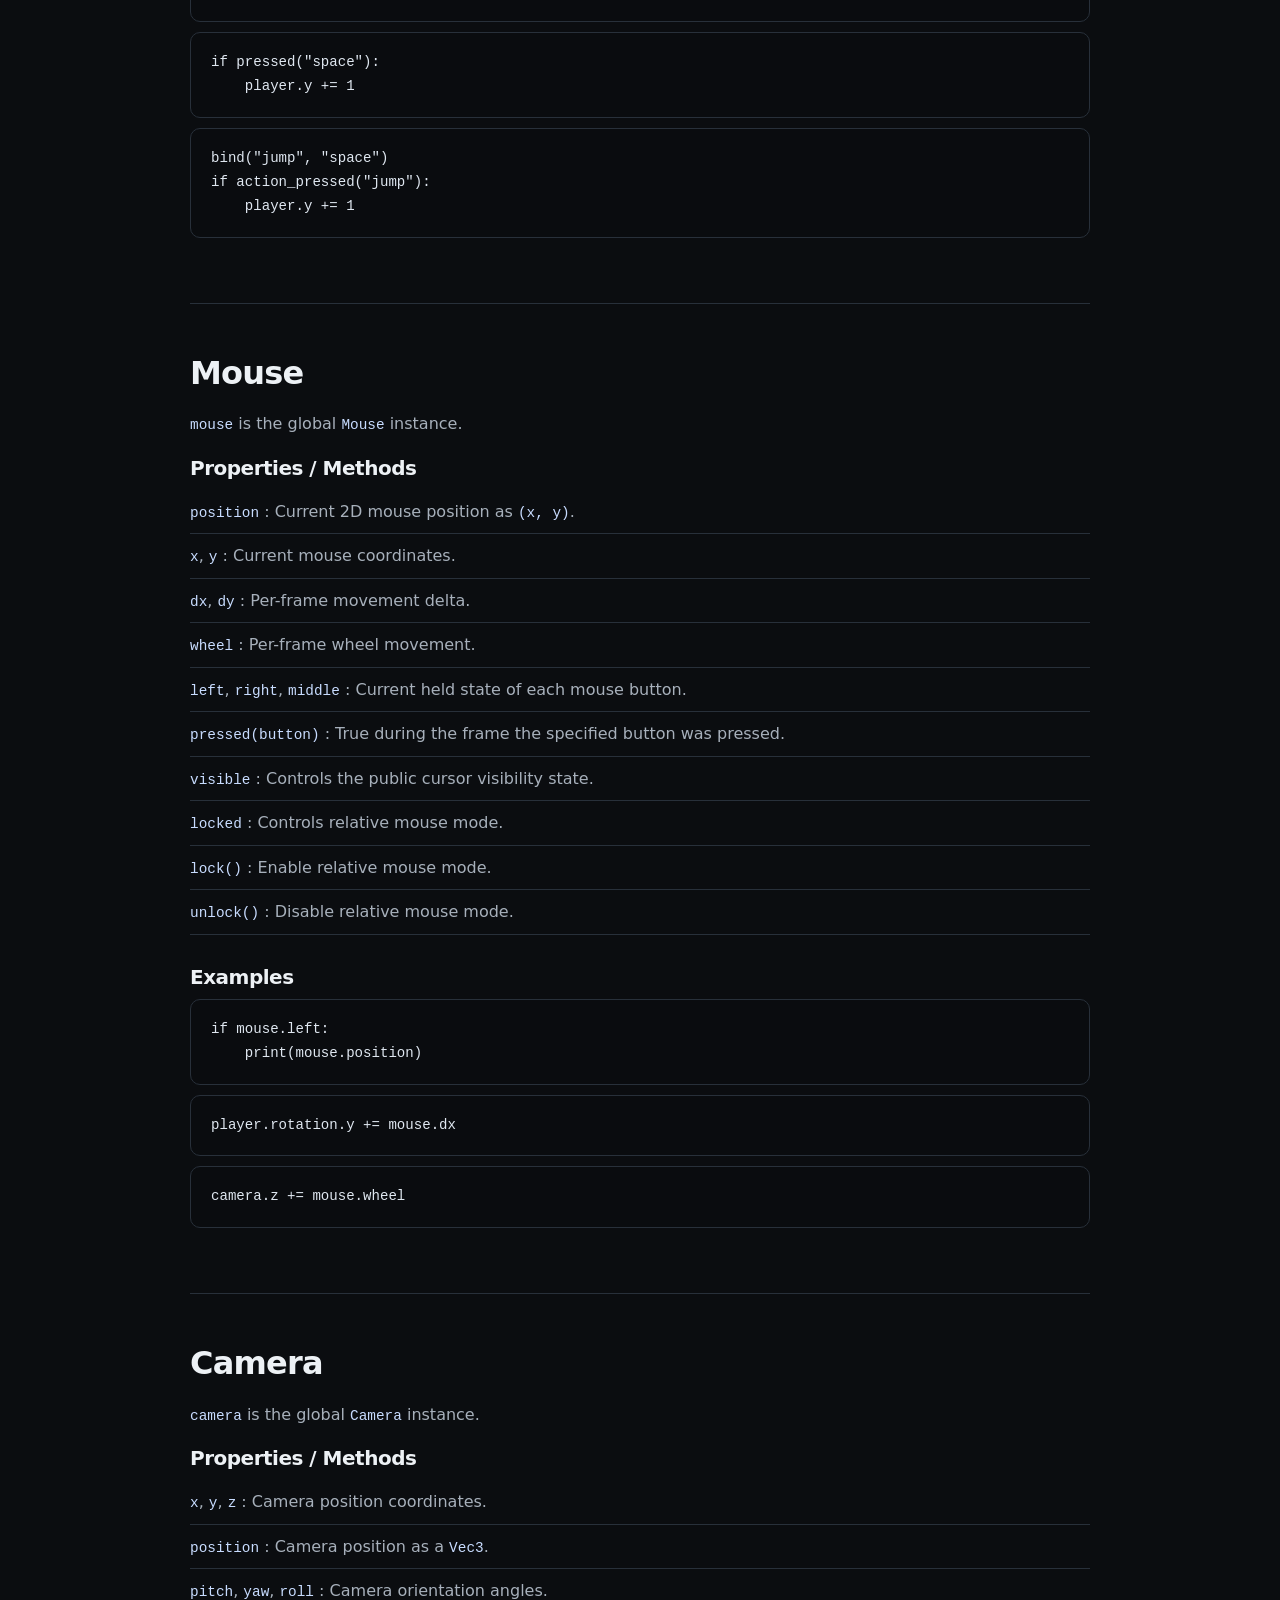
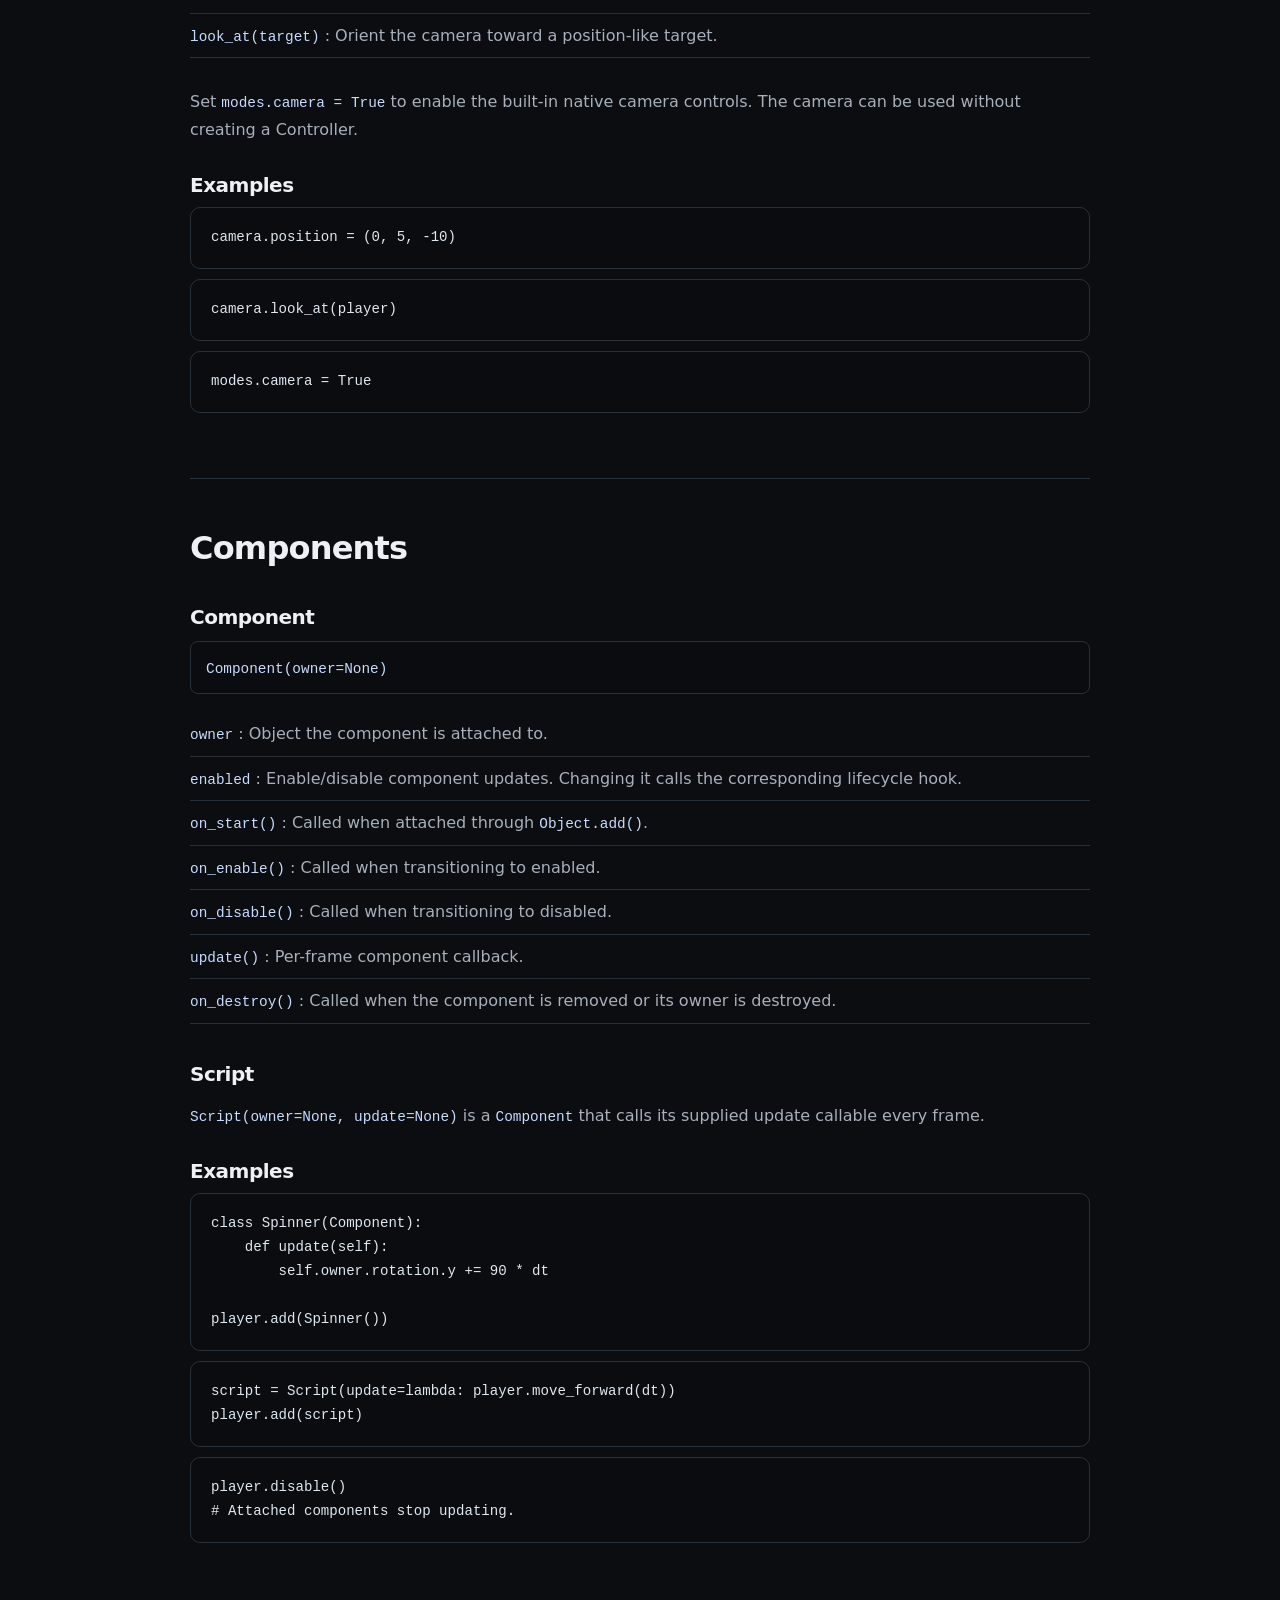
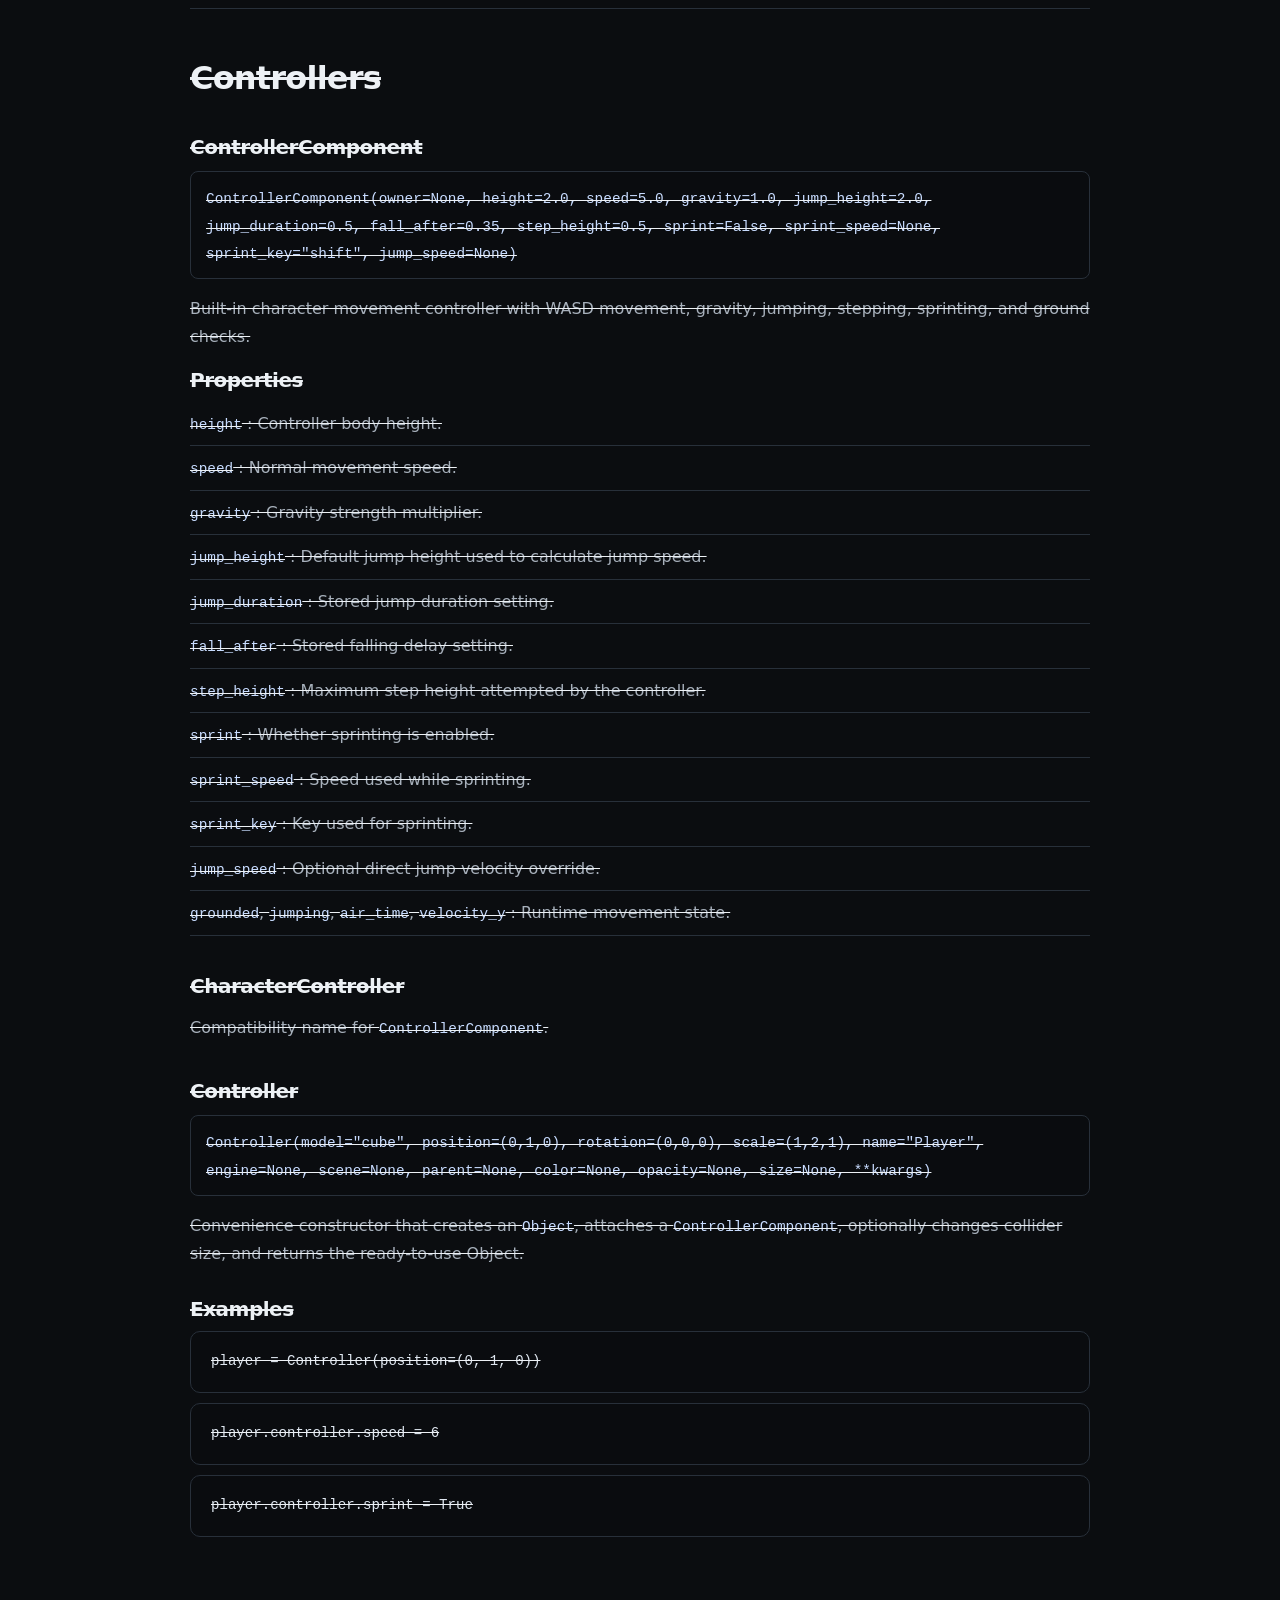
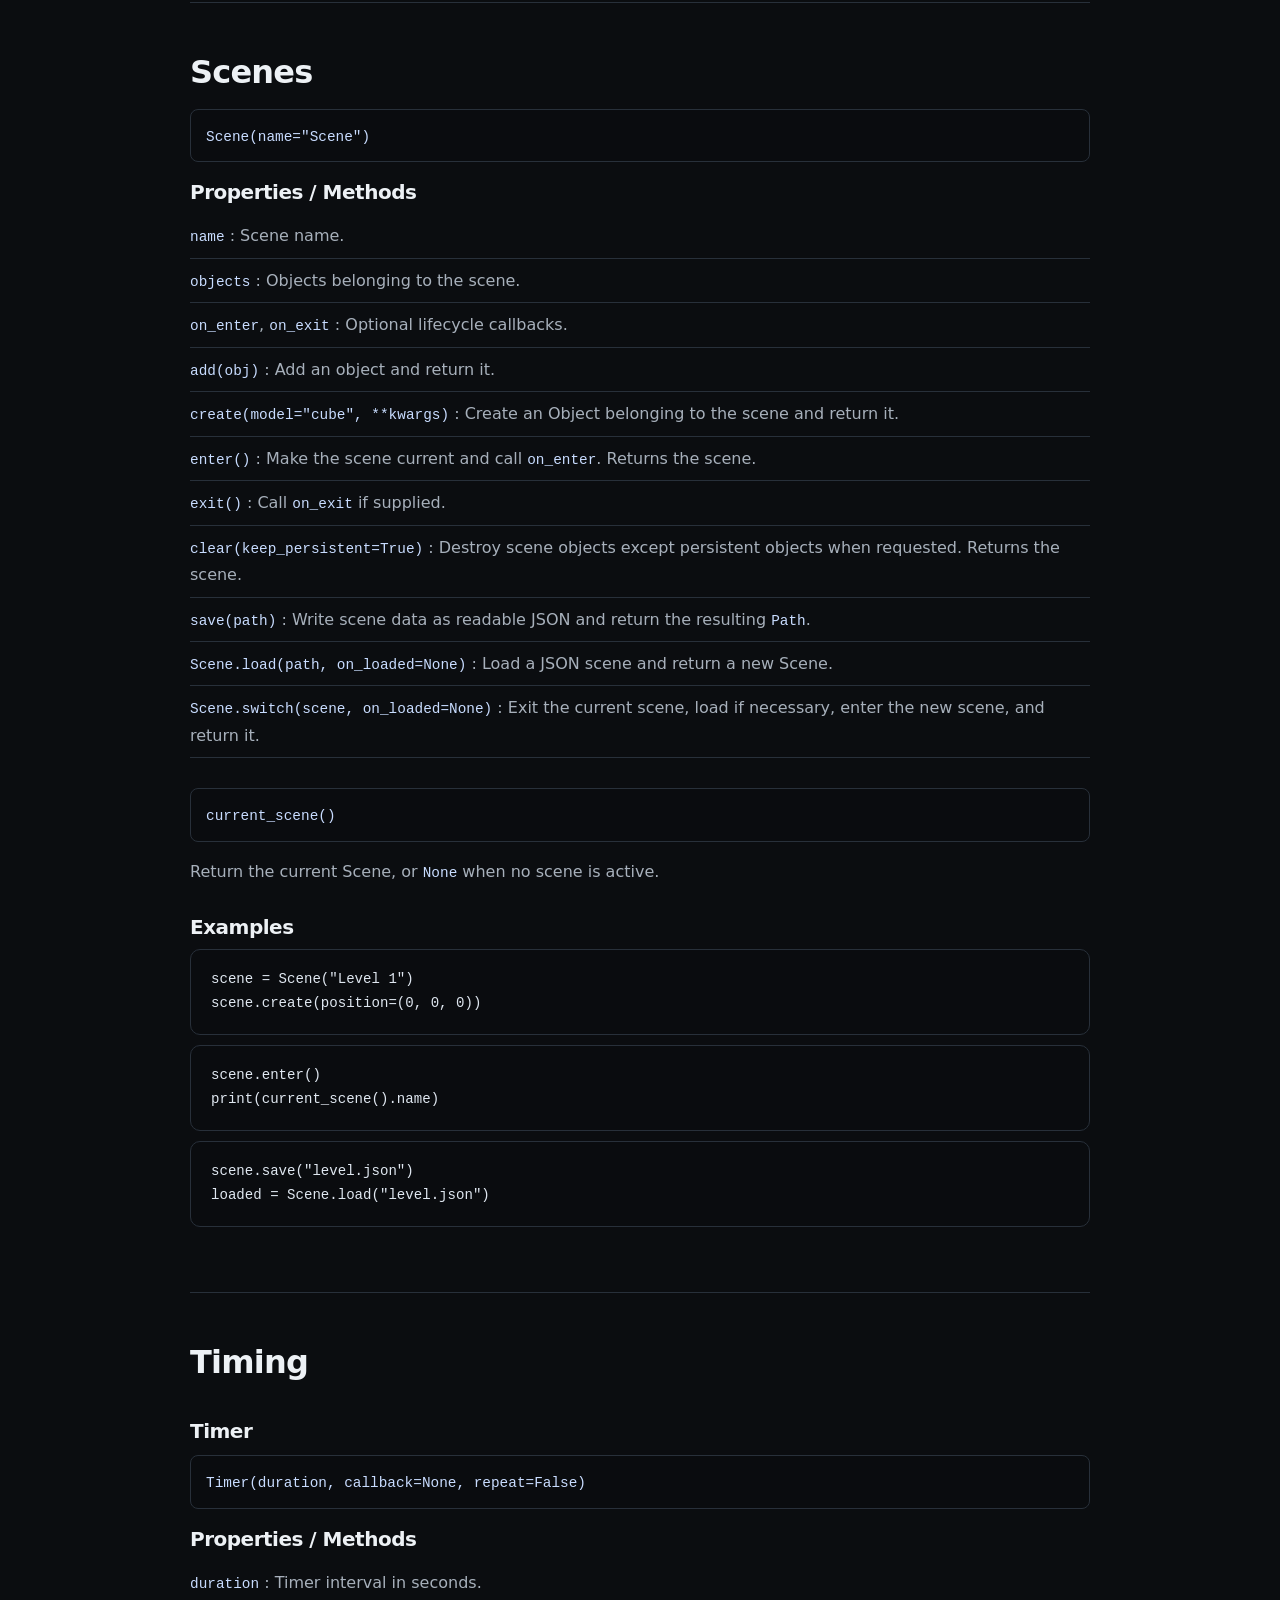
==== commit 3bb21f56: "Strike documentation for Controllers section in API" ====
--- a/docs/api.html
+++ b/docs/api.html
@@ -163,6 +163,7 @@
 </section>
 
 <section id="controllers">
+<s>
 <h2>Controllers</h2>
 <h3>ControllerComponent</h3>
 <div class="api-signature"><code>ControllerComponent(owner=None, height=2.0, speed=5.0, gravity=1.0, jump_height=2.0, jump_duration=0.5, fall_after=0.35, step_height=0.5, sprint=False, sprint_speed=None, sprint_key="shift", jump_speed=None)</code></div>
@@ -174,6 +175,7 @@
 <div class="api-signature"><code>Controller(model="cube", position=(0,1,0), rotation=(0,0,0), scale=(1,2,1), name="Player", engine=None, scene=None, parent=None, color=None, opacity=None, size=None, **kwargs)</code></div>
 <p>Convenience constructor that creates an <code>Object</code>, attaches a <code>ControllerComponent</code>, optionally changes collider size, and returns the ready-to-use Object.</p>
 <div class="examples"><h3>Examples</h3><pre><code>player = Controller(position=(0, 1, 0))</code></pre><pre><code>player.controller.speed = 6</code></pre><pre><code>player.controller.sprint = True</code></pre></div>
+</s>
 </section>
 
 <section id="scene">
@@ -262,4 +264,4 @@
 <footer><p>Paralox3D 0.1.1 · MIT License · <a href="https://github.com/N0one123/Paralox3D">GitHub</a></p></footer>
 <script src="script.js"></script>
 </body>
-</html>+</html>
--- a/docs/style.css
+++ b/docs/style.css
@@ -300,6 +300,13 @@
 }
 
 .api-page .layout { display:block; }
+.api-page .content {
+  width: min(900px, 100%);
+  margin: 0 auto;
+}
+.api-page .api-categories {
+  width: 100%;
+}
 .api-page .sidebar { display:none; }
 .api-categories {
   margin: 8px 0 55px;
@@ -346,3 +353,67 @@
 @media (max-width:600px) {
   .api-category-grid { grid-template-columns:1fr; }
 }
+
+/* API reference layout — keep the public reference centered at every desktop width. */
+.api-page main {
+  width: 100%;
+  max-width: var(--max);
+  margin-left: auto;
+  margin-right: auto;
+}
+
+.api-page .layout {
+  display: block;
+  width: 100%;
+}
+
+.api-page .content {
+  display: block;
+  width: min(900px, 100%);
+  max-width: 900px;
+  margin-left: auto;
+  margin-right: auto;
+}
+
+.api-page .api-categories {
+  display: block;
+  width: 100%;
+  margin: 8px 0 55px;
+  padding: 24px;
+  border: 1px solid var(--line);
+  border-radius: 14px;
+  background: var(--panel);
+}
+
+.api-page .api-category-grid {
+  display: grid;
+  width: 100%;
+  grid-template-columns: repeat(3, minmax(0, 1fr));
+  gap: 10px;
+  margin-top: 20px;
+}
+
+.api-page .api-category-grid a {
+  display: flex;
+  width: 100%;
+  min-width: 0;
+  flex-direction: column;
+  gap: 4px;
+  padding: 15px;
+  border: 1px solid var(--line);
+  border-radius: 10px;
+  background: var(--panel-2);
+  color: var(--text);
+}
+
+@media (max-width: 900px) {
+  .api-page .api-category-grid {
+    grid-template-columns: repeat(2, minmax(0, 1fr));
+  }
+}
+
+@media (max-width: 600px) {
+  .api-page .api-category-grid {
+    grid-template-columns: 1fr;
+  }
+}
